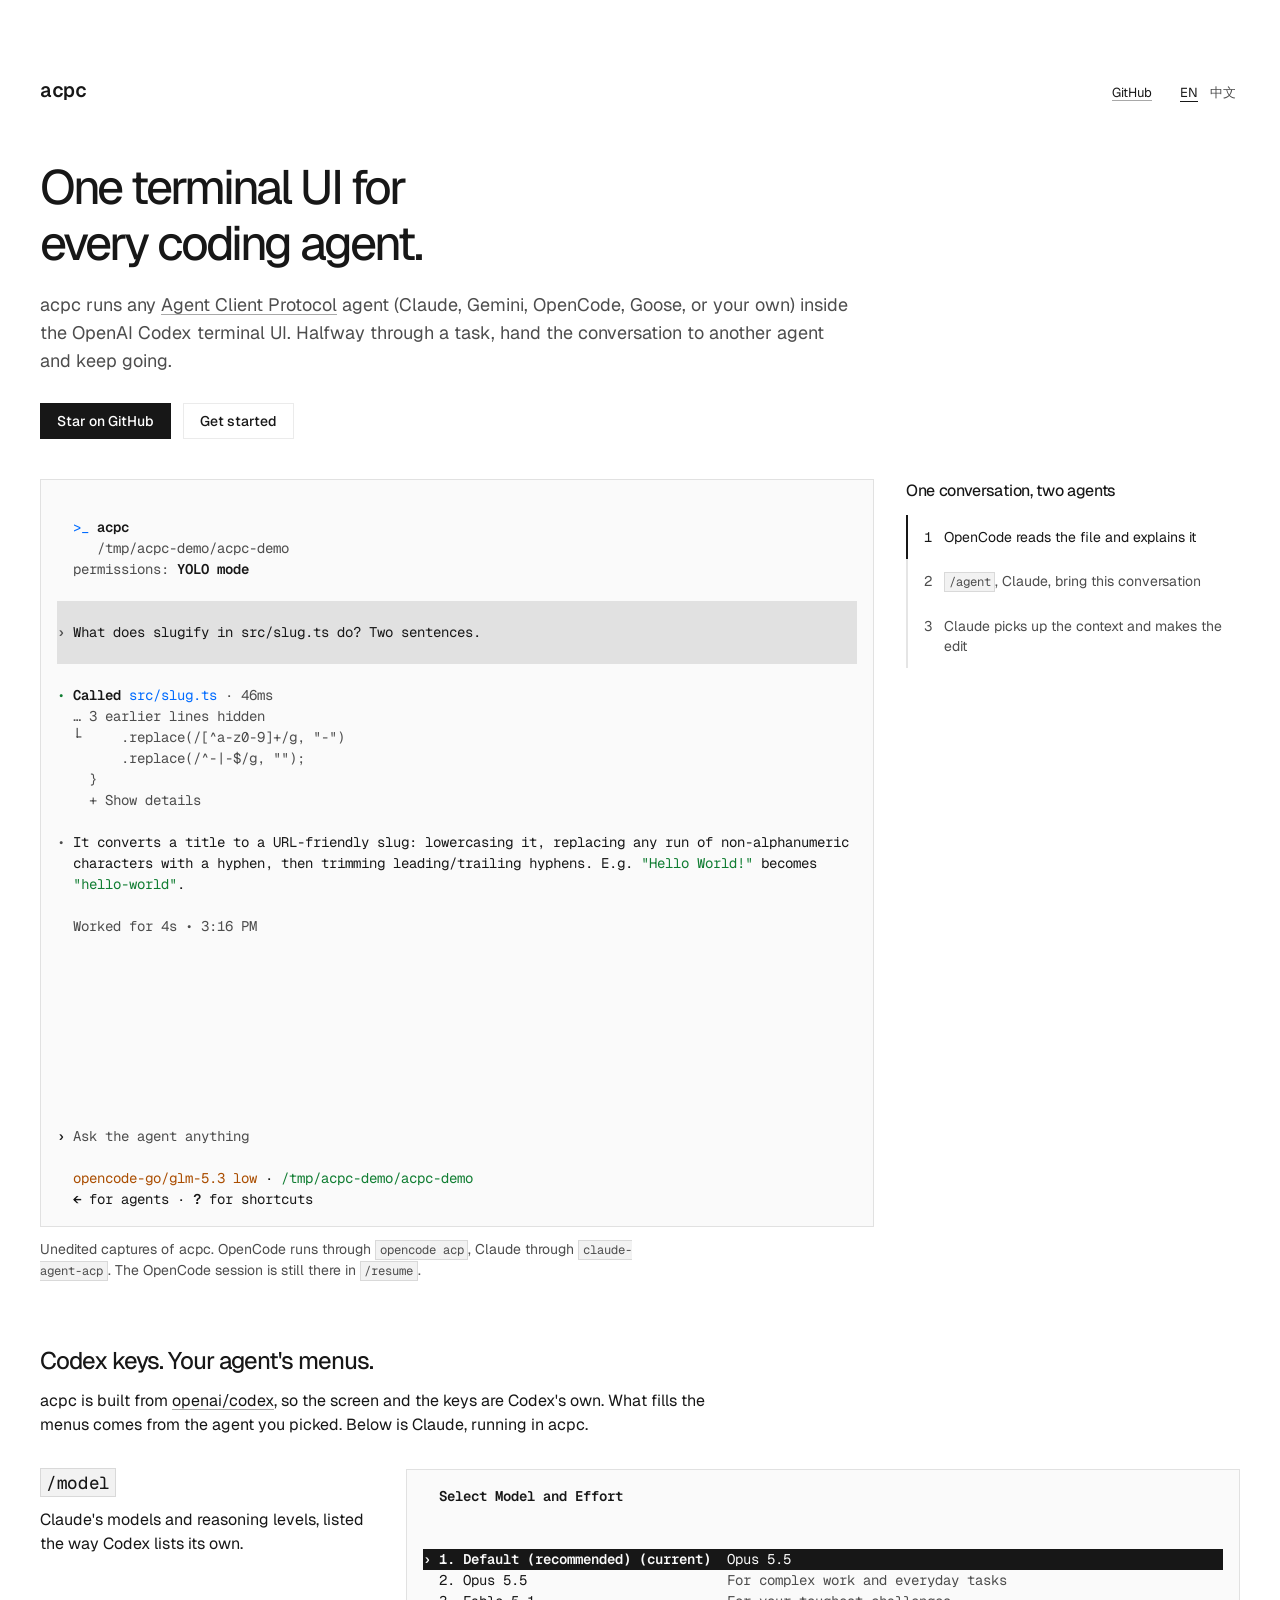
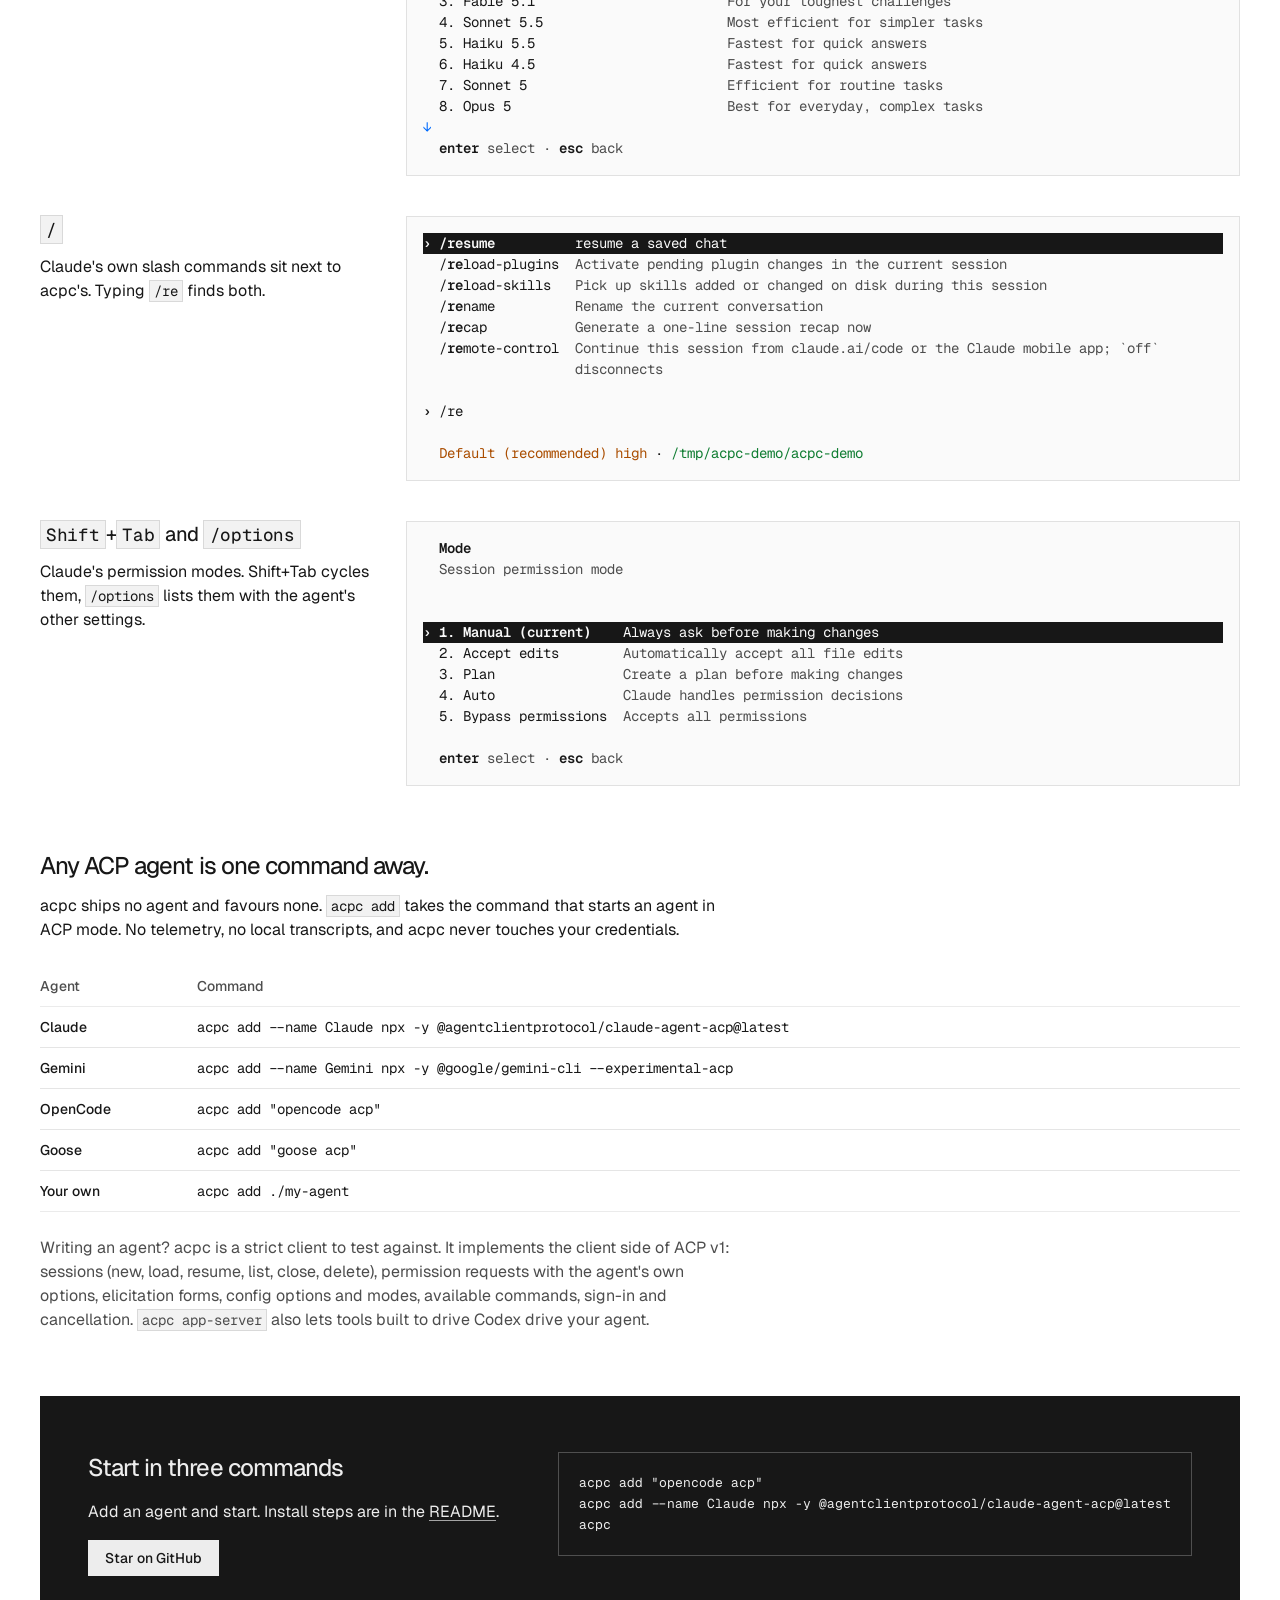
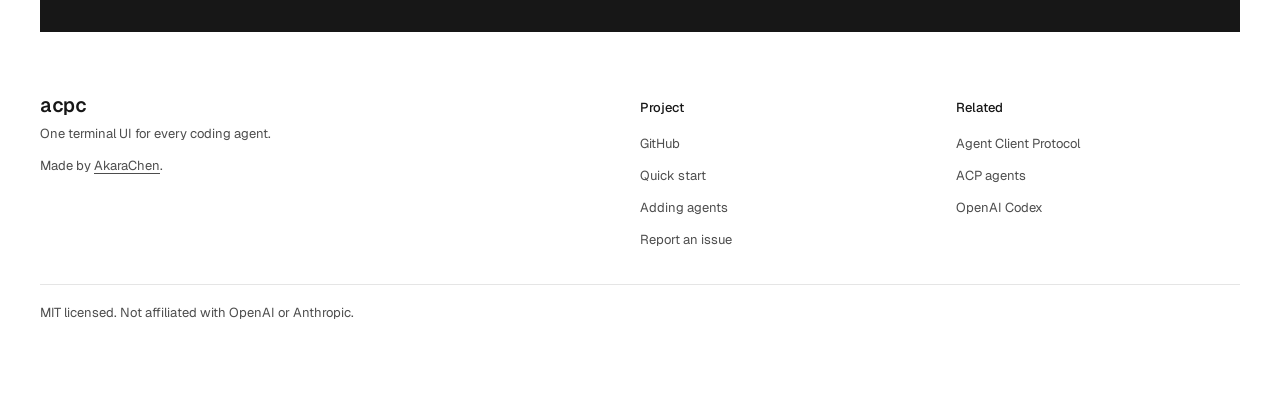
==== site/index.html @ d4256471 "site: footer with project and related links Co-Authored-By: Claude Opus 5.5 <noreply@anthropic.com>" ====
<!doctype html>
<html lang="en">
<head>
<meta charset="utf-8">
<meta name="viewport" content="width=device-width, initial-scale=1">
<title>acpc: one terminal UI for every coding agent</title>
<meta name="description" content="acpc runs any Agent Client Protocol agent inside the OpenAI Codex terminal UI, and lets you fork a conversation from one agent onto another.">
<script>
  (function () {
    var saved = null;
    try { saved = localStorage.getItem("acpc-lang"); } catch (e) {}
    var lang = saved || (/^zh/i.test(navigator.language) ? "zh-CN" : "en");
    document.documentElement.lang = lang;
    document.documentElement.classList.add("js");
  })();
</script>
<link rel="preconnect" href="https://fonts.googleapis.com">
<link rel="preconnect" href="https://fonts.gstatic.com" crossorigin>
<link href="https://fonts.googleapis.com/css2?family=Geist:wght@400..600&family=Geist+Mono:wght@400..600&display=swap" rel="stylesheet" referrerpolicy="no-referrer">
<link href="assets/vercel-brand.css" rel="stylesheet">
<link href="assets/site.css" rel="stylesheet">
</head>
<body class="vbg-report">
<div class="vbg-shell">
  <a class="vbg-skip-link" href="#main"><span lang="en">Skip to content</span><span lang="zh-CN">跳到正文</span></a>

  <header class="vbg-header">
    <div class="vbg-masthead">
      <span class="vbg-identity"><a class="vbg-custom-wordmark" href="#main">acpc</a></span>
      <div class="vbg-document-meta vbg-custom-nav">
        <a href="https://github.com/AkaraChen/acpc">GitHub</a>
        <span class="vbg-custom-lang" id="lang" role="group" aria-label="Language">
          <button type="button" data-set-lang="en">EN</button>
          <button type="button" data-set-lang="zh-CN">中文</button>
        </span>
      </div>
    </div>
  </header>

  <main id="main">

    <section class="vbg-section vbg-custom-hero">
      <div class="vbg-custom-hero-copy">
        <h1 class="vbg-display">
          <span lang="en">One terminal UI for every coding agent.</span>
          <span lang="zh-CN">一个终端界面，接入所有 coding agent。</span>
        </h1>
        <p class="vbg-lede">
          <span lang="en">acpc runs any <a href="https://agentclientprotocol.com">Agent Client Protocol</a> agent (Claude, Gemini, OpenCode, Goose, or your own) inside the OpenAI Codex terminal UI. Halfway through a task, hand the conversation to another agent and keep going.</span>
          <span lang="zh-CN">acpc 把任何支持 <a href="https://agentclientprotocol.com">Agent Client Protocol</a> 的 agent（Claude、Gemini、OpenCode、Goose，或者你自己写的）放进 OpenAI Codex 的终端界面里。任务做到一半，可以把整段对话交给另一个 agent 接着做。</span>
        </p>
        <div class="vbg-cluster vbg-custom-actions">
          <a class="vbg-button" data-variant="primary" href="https://github.com/AkaraChen/acpc">
            <span lang="en">Star on GitHub</span><span lang="zh-CN">在 GitHub 上 Star</span>
          </a>
          <a class="vbg-button" href="#start"><span lang="en">Get started</span><span lang="zh-CN">开始使用</span></a>
        </div>
      </div>

      <figure class="vbg-custom-demo" aria-labelledby="demo-title">
        <div class="vbg-custom-demo-head">
          <p class="vbg-heading-16" id="demo-title">
            <span lang="en">One conversation, two agents</span>
            <span lang="zh-CN">同一段对话，两个 agent</span>
          </p>
          <div class="vbg-custom-steps" id="demo-steps" role="tablist" aria-labelledby="demo-title">
            <button type="button" role="tab" id="step-1" aria-controls="frame-1" aria-selected="true">
              <span class="vbg-custom-step-n">1</span>
              <span lang="en">OpenCode reads the file and explains it</span>
              <span lang="zh-CN">OpenCode 读文件并解释</span>
            </button>
            <button type="button" role="tab" id="step-2" aria-controls="frame-2" aria-selected="false" tabindex="-1">
              <span class="vbg-custom-step-n">2</span>
              <span lang="en"><code>/agent</code>, Claude, bring this conversation</span>
              <span lang="zh-CN"><code>/agent</code>，选 Claude，带上这段对话</span>
            </button>
            <button type="button" role="tab" id="step-3" aria-controls="frame-3" aria-selected="false" tabindex="-1">
              <span class="vbg-custom-step-n">3</span>
              <span lang="en">Claude picks up the context and makes the edit</span>
              <span lang="zh-CN">Claude 接住上下文，直接改代码</span>
            </button>
          </div>
        </div>
        <div class="vbg-custom-term">
          <pre id="frame-1" role="tabpanel" aria-labelledby="step-1" tabindex="0"><!-- frame:1 --><span class="t-row">                         </span><span class="t-row">  <span class="t-blue">&gt;_ </span><span class="t-b">acpc</span>                </span><span class="t-row">     <span class="t-d">/tmp/acpc-demo/acpc-demo</span>                     </span><span class="t-row"><span class="t-d">  permissions: </span><span class="t-b t-magenta">YOLO mode</span> </span><span class="t-row">                         </span><span class="t-row"><span class="t-bg"> </span><span class="t-bg">                                                                                                   </span></span><span class="t-row"><span class="t-b t-d t-bg">› </span><span class="t-bg">What does slugify in src/slug.ts do? Two sentences.</span><span class="t-bg">                                               </span></span><span class="t-row"><span class="t-bg"> </span><span class="t-bg">                                                                                                   </span></span><span class="t-row">                         </span><span class="t-row"><span class="t-green">•</span> <span class="t-b">Called</span> <span class="t-blue">src/slug.ts</span><span class="t-d"> · 46ms</span>                       </span><span class="t-row"><span class="t-d">  … 3 earlier lines hidden</span>                                                                          </span><span class="t-row"><span class="t-d">  └     .replace(/[^a-z0-9]+/g, "-")                                                                </span></span><span class="t-row"><span class="t-d">        .replace(/^-|-$/g, "");                                                                     </span></span><span class="t-row"><span class="t-d">    }                                                                                               </span></span><span class="t-row"><span class="t-d">    + Show details                                                                                  </span></span><span class="t-row">                         </span><span class="t-row"><span class="t-d">• </span>It converts a title to a URL-friendly slug: lowercasing it, replacing any run of non-alphanumeric </span><span class="t-row">  characters with a hyphen, then trimming leading/trailing hyphens. E.g. <span class="t-green">"Hello World!"</span> becomes     </span><span class="t-row">  <span class="t-green">"hello-world"</span>.         </span><span class="t-row">                         </span><span class="t-row"><span class="t-d">  Worked for 4s • 3:16 PM                                                                           </span></span><span class="t-row">                         </span><span class="t-row">                         </span><span class="t-row">                         </span><span class="t-row">                         </span><span class="t-row">                         </span><span class="t-row">                         </span><span class="t-row">                                                  </span><span class="t-row">                         </span><span class="t-row">                         </span><span class="t-row"><span class="t-b">›</span> <span class="t-d">Ask the agent anything</span>                                                                            </span><span class="t-row">                         </span><span class="t-row">  <span class="t-yellow">opencode-go/glm-5.3 low</span> · <span class="t-green">/tmp/acpc-demo/acpc-demo</span>                                                </span><span class="t-row">  <span class="t-b">←</span> for agents · <span class="t-b">?</span> for shortcuts                  </span><!-- /frame:1 --></pre>
          <pre id="frame-2" role="tabpanel" aria-labelledby="step-2" tabindex="0"><!-- frame:2 --><span class="t-row">                         </span><span class="t-row">  <span class="t-blue">&gt;_ </span><span class="t-b">acpc</span>                </span><span class="t-row">     <span class="t-d">/tmp/acpc-demo/acpc-demo</span>                     </span><span class="t-row"><span class="t-d">  permissions: </span><span class="t-b t-magenta">YOLO mode</span> </span><span class="t-row">                         </span><span class="t-row"><span class="t-bg"> </span><span class="t-bg">                                                                                                   </span></span><span class="t-row"><span class="t-b t-d t-bg">› </span><span class="t-bg">What does slugify in src/slug.ts do? Two sentences.</span><span class="t-bg">                                               </span></span><span class="t-row"><span class="t-bg"> </span><span class="t-bg">                                                                                                   </span></span><span class="t-row">                         </span><span class="t-row"><span class="t-green">•</span> <span class="t-b">Called</span> <span class="t-blue">src/slug.ts</span><span class="t-d"> · 46ms</span>                       </span><span class="t-row"><span class="t-d">  … 3 earlier lines hidden</span>                                                                          </span><span class="t-row"><span class="t-d">  └     .replace(/[^a-z0-9]+/g, "-")                                                                </span></span><span class="t-row"><span class="t-d">        .replace(/^-|-$/g, "");                                                                     </span></span><span class="t-row"><span class="t-d">    }                                                                                               </span></span><span class="t-row"><span class="t-d">    + Show details                                                                                  </span></span><span class="t-row">                         </span><span class="t-row"><span class="t-d">• </span>It converts a title to a URL-friendly slug: lowercasing it, replacing any run of non-alphanumeric </span><span class="t-row">  characters with a hyphen, then trimming leading/trailing hyphens. E.g. <span class="t-green">"Hello World!"</span> becomes     </span><span class="t-row">  <span class="t-green">"hello-world"</span>.         </span><span class="t-row">                         </span><span class="t-row"><span class="t-d">  Worked for 4s • 3:16 PM                                                                           </span></span><span class="t-row">                         </span><span class="t-row">                         </span><span class="t-row">                         </span><span class="t-row">                         </span><span class="t-row">                         </span><span class="t-row">  <span class="t-b">Switch to Claude</span>       </span><span class="t-row">  <span class="t-d">Bring the current conversation along?</span>           </span><span class="t-row">                                                                                                    </span><span class="t-row">                         </span><span class="t-row"><span class="t-b t-r">› 1. Bring this conversation  </span><span class="t-r">Fork it to Claude, which gets it with your next message</span><span class="t-b t-r">               </span></span><span class="t-row">  2. Start fresh              <span class="t-d">This conversation stays available in /resume</span>                          </span><span class="t-row">                                                                                                    </span><span class="t-row">  <span class="t-b">enter</span><span class="t-d"> select · </span><span class="t-b">esc</span><span class="t-d"> back                                                                           </span></span><!-- /frame:2 --></pre>
          <pre id="frame-3" role="tabpanel" aria-labelledby="step-3" tabindex="0"><!-- frame:3 --><span class="t-row"><span class="t-b t-d t-bg">› </span><span class="t-bg">What</span><span class="t-bg"> </span><span class="t-bg">does</span><span class="t-bg"> </span><span class="t-bg">slugify</span><span class="t-bg"> </span><span class="t-bg">in</span><span class="t-bg"> </span><span class="t-bg">src/slug.ts</span><span class="t-bg"> </span><span class="t-bg">do?</span><span class="t-bg"> </span><span class="t-bg">Two</span><span class="t-bg"> </span><span class="t-bg">sentences.</span><span class="t-bg">                                               </span></span><span class="t-row"><span class="t-d">  Worked for 4s • 3:16 PM                                                                           </span></span><span class="t-row">                                                                                                    </span><span class="t-row"><span class="t-d">• </span>Fork created. You can continue here.                                                              </span><span class="t-row">                                                                                                    </span><span class="t-row"><span class="t-bg"> </span><span class="t-bg">                                                                                                   </span></span><span class="t-row"><span class="t-b t-d t-bg">› </span><span class="t-bg">Keep accented letters instead of dropping them, so Café becomes cafe. Make the edit, then reply</span><span class="t-bg">   </span></span><span class="t-row"><span class="t-bg"> </span><span class="t-bg"> </span><span class="t-bg">in</span><span class="t-bg"> </span><span class="t-bg">one</span><span class="t-bg"> </span><span class="t-bg">short</span><span class="t-bg"> </span><span class="t-bg">sentence.</span><span class="t-bg">                                                                            </span></span><span class="t-row"><span class="t-bg"> </span><span class="t-bg">                                                                                                   </span></span><span class="t-row">                                                                                                    </span><span class="t-row"><span class="t-b t-green">•</span> <span class="t-b">Ran</span> <span class="t-blue">Terminal</span>                                                                                      </span><span class="t-row"><span class="t-d">  └     .replace(/^-|-$/g, "");</span>                                                                     </span><span class="t-row"><span class="t-d">    }</span>                                                                                               </span><span class="t-row"><span class="t-d">    ```</span>                                                                                             </span><span class="t-row"><span class="t-d">    + 5 lines (^t to expand)                                                                        </span></span><span class="t-row">                                                                                                    </span><span class="t-row"><span class="t-d">• </span><span class="t-b">Edited</span> 0 files (<span class="t-green">+0</span> <span class="t-red">-0</span>)                                                                            </span><span class="t-row"><span class="t-d">    + Show details                                                                                  </span></span><span class="t-row">                                                                                                    </span><span class="t-row"><span class="t-b t-green">•</span> <span class="t-b">Ran</span> <span class="t-blue">Terminal</span>                                                                                      </span><span class="t-row"><span class="t-d">  └ ```console</span>                                                                                      </span><span class="t-row"><span class="t-d">    cafe creme-brulee</span>                                                                               </span><span class="t-row"><span class="t-d">    ```</span>                                                                                             </span><span class="t-row">                                                                                                    </span><span class="t-row"><span class="t-d">• </span>I updated <span class="t-green">slugify</span> in <span class="t-green">src/slug.ts</span> to strip accent marks before slugging, and a quick test turned   </span><span class="t-row">  "Café" into <span class="t-green">cafe</span> and "Crème Brûlée!" into <span class="t-green">creme-brulee</span>.                                           </span><span class="t-row">                                                                                                    </span><span class="t-row"><span class="t-d">  Worked for 8s • 3:16 PM                                                                           </span></span><span class="t-row">                         </span><span class="t-row">                                                                                                    </span><span class="t-row"><span class="t-b">›</span> <span class="t-d">Ask the agent anything</span> </span><span class="t-row">                         </span><span class="t-row">  <span class="t-yellow">default high</span> · <span class="t-green">/tmp/acpc-demo/acpc-demo</span> · <span class="t-yellow">Slugify accent handling in src/slug.ts</span>                  </span><span class="t-row">  <span class="t-b">←</span> for agents · <span class="t-b">?</span> for shortcuts                  </span><!-- /frame:3 --></pre>
        </div>
        <figcaption class="vbg-caption">
          <span lang="en">Unedited captures of acpc. OpenCode runs through <code>opencode acp</code>, Claude through <code>claude-agent-acp</code>. The OpenCode session is still there in <code>/resume</code>.</span>
          <span lang="zh-CN">acpc 的原始截图，未经修饰。OpenCode 通过 <code>opencode acp</code> 接入，Claude 通过 <code>claude-agent-acp</code> 接入。原来的 OpenCode 会话仍然可以在 <code>/resume</code> 里找到。</span>
        </figcaption>
      </figure>
    </section>

    <section class="vbg-section" aria-labelledby="controls">
      <div class="vbg-flow vbg-custom-intro">
        <h2 class="vbg-heading-24" id="controls">
          <span lang="en">Codex keys. Your agent's menus.</span>
          <span lang="zh-CN">Codex 的按键，你的 agent 的菜单。</span>
        </h2>
        <p>
          <span lang="en">acpc is built from <a href="https://github.com/openai/codex">openai/codex</a>, so the screen and the keys are Codex's own. What fills the menus comes from the agent you picked. Below is Claude, running in acpc.</span>
          <span lang="zh-CN">acpc 基于 <a href="https://github.com/openai/codex">openai/codex</a> 构建，所以界面和按键都是 Codex 原本的。菜单里出现什么，由你选的 agent 决定。下面是 Claude 在 acpc 里的样子。</span>
        </p>
      </div>
      <div class="vbg-custom-shots">
        <div class="vbg-custom-shot">
          <div class="vbg-flow">
            <h3 class="vbg-heading-20"><code>/model</code></h3>
            <p>
              <span lang="en">Claude's models and reasoning levels, listed the way Codex lists its own.</span>
              <span lang="zh-CN">Claude 的模型和推理强度，按 Codex 列自家模型的方式列出来。</span>
            </p>
          </div>
          <div class="vbg-custom-term"><pre tabindex="0"><!-- frame:model --><span class="t-row">  <span class="t-b">Select Model and Effort</span>                                                                           </span><span class="t-row">                                                  </span><span class="t-row">                                                                                                    </span><span class="t-row"><span class="t-b t-r">› 1. Default (recommended) (current)  </span><span class="t-r">Opus 5.5</span><span class="t-b t-r">                                                      </span></span><span class="t-row">  2. Opus 5.5                         <span class="t-d">For complex work and everyday tasks</span>                           </span><span class="t-row">  3. Fable 5.1                        <span class="t-d">For your toughest challenges</span>                                  </span><span class="t-row">  4. Sonnet 5.5                       <span class="t-d">Most efficient for simpler tasks</span>                              </span><span class="t-row">  5. Haiku 5.5                        <span class="t-d">Fastest for quick answers</span>                                     </span><span class="t-row">  6. Haiku 4.5                        <span class="t-d">Fastest for quick answers</span>                                     </span><span class="t-row">  7. Sonnet 5                         <span class="t-d">Efficient for routine tasks</span>                                   </span><span class="t-row">  8. Opus 5                           <span class="t-d">Best for everyday, complex tasks</span>                              </span><span class="t-row"><span class="t-blue">↓</span>                                                 </span><span class="t-row">  <span class="t-b">enter</span><span class="t-d"> select · </span><span class="t-b">esc</span><span class="t-d"> back                                                                           </span></span><!-- /frame:model --></pre></div>
        </div>
        <div class="vbg-custom-shot">
          <div class="vbg-flow">
            <h3 class="vbg-heading-20"><code>/</code></h3>
            <p>
              <span lang="en">Claude's own slash commands sit next to acpc's. Typing <code>/re</code> finds both.</span>
              <span lang="zh-CN">Claude 自己的斜杠命令和 acpc 的命令放在一起。输入 <code>/re</code>，两边的都能搜到。</span>
            </p>
          </div>
          <div class="vbg-custom-term"><pre tabindex="0"><!-- frame:slash --><span class="t-row"><span class="t-b t-r">› /resume          </span><span class="t-r">resume a saved chat</span><span class="t-b t-r">                                                              </span></span><span class="t-row">  /<span class="t-b">re</span>load-plugins  <span class="t-d">Activate pending plugin changes in the current session</span>                           </span><span class="t-row">  /<span class="t-b">re</span>load-skills   <span class="t-d">Pick up skills added or changed on disk during this session</span>                      </span><span class="t-row">  /<span class="t-b">re</span>name          <span class="t-d">Rename the current conversation</span>                                                  </span><span class="t-row">  /<span class="t-b">re</span>cap           <span class="t-d">Generate a one-line session recap now</span>                                            </span><span class="t-row">  /<span class="t-b">re</span>mote-control  <span class="t-d">Continue this session from claude.ai/code or the Claude mobile app; `off`</span>        </span><span class="t-row">                   <span class="t-d">disconnects</span>                                                                      </span><span class="t-row">                                                                                                    </span><span class="t-row"><span class="t-b">›</span> /re                                                                                               </span><span class="t-row">                                                                                                    </span><span class="t-row">  <span class="t-yellow">Default (recommended) high</span> · <span class="t-green">/tmp/acpc-demo/acpc-demo</span>                                             </span><!-- /frame:slash --></pre></div>
        </div>
        <div class="vbg-custom-shot">
          <div class="vbg-flow">
            <h3 class="vbg-heading-20"><kbd>Shift</kbd>+<kbd>Tab</kbd> <span lang="en">and</span><span lang="zh-CN">和</span> <code>/options</code></h3>
            <p>
              <span lang="en">Claude's permission modes. Shift+Tab cycles them, <code>/options</code> lists them with the agent's other settings.</span>
              <span lang="zh-CN">Claude 的权限模式。Shift+Tab 循环切换，<code>/options</code> 把它们和 agent 的其他设置一起列出来。</span>
            </p>
          </div>
          <div class="vbg-custom-term"><pre tabindex="0"><!-- frame:modes --><span class="t-row">  <span class="t-b">Mode</span>                                                                                              </span><span class="t-row">  <span class="t-d">Session permission mode</span>                                                                           </span><span class="t-row">                                                                                                    </span><span class="t-row">                                                                                                    </span><span class="t-row"><span class="t-b t-r">› 1. Manual (current)    </span><span class="t-r">Always ask before making changes</span><span class="t-b t-r">                                           </span></span><span class="t-row">  2. Accept edits        <span class="t-d">Automatically accept all file edits</span>                                        </span><span class="t-row">  3. Plan                <span class="t-d">Create a plan before making changes</span>                                        </span><span class="t-row">  4. Auto                <span class="t-d">Claude handles permission decisions</span>                                        </span><span class="t-row">  5. Bypass permissions  <span class="t-d">Accepts all permissions</span>                                                    </span><span class="t-row">                                                                                                    </span><span class="t-row">  <span class="t-b">enter</span><span class="t-d"> select · </span><span class="t-b">esc</span><span class="t-d"> back                                                                           </span></span><!-- /frame:modes --></pre></div>
        </div>
      </div>
    </section>

    <section class="vbg-section" aria-labelledby="agents">
      <div class="vbg-flow vbg-custom-intro">
        <h2 class="vbg-heading-24" id="agents">
          <span lang="en">Any ACP agent is one command away.</span>
          <span lang="zh-CN">任何 ACP agent，一条命令接入。</span>
        </h2>
        <p>
          <span lang="en">acpc ships no agent and favours none. <code>acpc add</code> takes the command that starts an agent in ACP mode. No telemetry, no local transcripts, and acpc never touches your credentials.</span>
          <span lang="zh-CN">acpc 不自带 agent，也不偏向任何一家。<code>acpc add</code> 接收启动 agent ACP 模式的命令。没有遥测，不存本地记录，也从不碰你的凭证。</span>
        </p>
      </div>
      <div class="vbg-table-wrap">
        <table>
          <caption class="vbg-visually-hidden"><span lang="en">Commands to add common ACP agents</span><span lang="zh-CN">接入常见 ACP agent 的命令</span></caption>
          <thead>
            <tr>
              <th scope="col">Agent</th>
              <th scope="col"><span lang="en">Command</span><span lang="zh-CN">命令</span></th>
            </tr>
          </thead>
          <tbody>
            <tr><th scope="row">Claude</th><td class="vbg-mono">acpc add --name Claude npx -y @agentclientprotocol/claude-agent-acp@latest</td></tr>
            <tr><th scope="row">Gemini</th><td class="vbg-mono">acpc add --name Gemini npx -y @google/gemini-cli --experimental-acp</td></tr>
            <tr><th scope="row">OpenCode</th><td class="vbg-mono">acpc add "opencode acp"</td></tr>
            <tr><th scope="row">Goose</th><td class="vbg-mono">acpc add "goose acp"</td></tr>
            <tr><th scope="row"><span lang="en">Your own</span><span lang="zh-CN">你自己的</span></th><td class="vbg-mono">acpc add ./my-agent</td></tr>
          </tbody>
        </table>
      </div>
      <p class="vbg-custom-aside">
        <span lang="en">Writing an agent? acpc is a strict client to test against. It implements the client side of ACP v1: sessions (new, load, resume, list, close, delete), permission requests with the agent's own options, elicitation forms, config options and modes, available commands, sign-in and cancellation. <code>acpc app-server</code> also lets tools built to drive Codex drive your agent.</span>
        <span lang="zh-CN">在写 agent？acpc 是一个严格的客户端，可以拿来测试。它实现了 ACP v1 的客户端部分：会话（new、load、resume、list、close、delete）、带 agent 自定义选项的权限请求、elicitation 表单、配置项和模式、可用命令、登录和取消。<code>acpc app-server</code> 还能让原本驱动 Codex 的工具来驱动你的 agent。</span>
      </p>
    </section>

    <section class="vbg-band" data-tone="contrast" aria-labelledby="start" id="start-band">
      <div class="vbg-grid">
        <div class="vbg-span-5 vbg-flow">
          <h2 class="vbg-heading-24" id="start">
            <span lang="en">Start in three commands</span>
            <span lang="zh-CN">三条命令开始用</span>
          </h2>
          <p>
            <span lang="en">Add an agent and start. Install steps are in the <a href="https://github.com/AkaraChen/acpc#quick-start">README</a>.</span>
            <span lang="zh-CN">接入一个 agent，然后启动。安装步骤见 <a href="https://github.com/AkaraChen/acpc#quick-start">README</a>。</span>
          </p>
          <div class="vbg-cluster">
            <a class="vbg-button" data-variant="primary" href="https://github.com/AkaraChen/acpc">
              <span lang="en">Star on GitHub</span><span lang="zh-CN">在 GitHub 上 Star</span>
            </a>
          </div>
        </div>
        <div class="vbg-span-7 vbg-flow vbg-custom-commands">
<pre><code>acpc add "opencode acp"
acpc add --name Claude npx -y @agentclientprotocol/claude-agent-acp@latest
acpc</code></pre>
        </div>
      </div>
    </section>

  </main>

  <footer class="vbg-footer">
    <div class="vbg-custom-footer">
      <div class="vbg-custom-footer-about">
        <span class="vbg-custom-wordmark">acpc</span>
        <p>
          <span lang="en">One terminal UI for every coding agent.</span>
          <span lang="zh-CN">一个终端界面，接入所有 coding agent。</span>
        </p>
        <p>
          <span lang="en">Made by <a href="https://github.com/AkaraChen">AkaraChen</a>.</span>
          <span lang="zh-CN">由 <a href="https://github.com/AkaraChen">AkaraChen</a> 制作。</span>
        </p>
      </div>
      <nav class="vbg-custom-footer-links" aria-label="Project">
        <p class="vbg-custom-footer-head"><span lang="en">Project</span><span lang="zh-CN">项目</span></p>
        <ul>
          <li><a href="https://github.com/AkaraChen/acpc">GitHub</a></li>
          <li><a href="https://github.com/AkaraChen/acpc#quick-start"><span lang="en">Quick start</span><span lang="zh-CN">快速开始</span></a></li>
          <li><a href="https://github.com/AkaraChen/acpc#adding-agents"><span lang="en">Adding agents</span><span lang="zh-CN">接入 agent</span></a></li>
          <li><a href="https://github.com/AkaraChen/acpc/issues"><span lang="en">Report an issue</span><span lang="zh-CN">反馈问题</span></a></li>
        </ul>
      </nav>
      <nav class="vbg-custom-footer-links" aria-label="Related">
        <p class="vbg-custom-footer-head"><span lang="en">Related</span><span lang="zh-CN">相关</span></p>
        <ul>
          <li><a href="https://agentclientprotocol.com">Agent Client Protocol</a></li>
          <li><a href="https://agentclientprotocol.com/get-started/agents"><span lang="en">ACP agents</span><span lang="zh-CN">支持 ACP 的 agent</span></a></li>
          <li><a href="https://github.com/openai/codex">OpenAI Codex</a></li>
        </ul>
      </nav>
      <p class="vbg-custom-footer-legal">
        <span lang="en">MIT licensed. Not affiliated with OpenAI or Anthropic.</span>
        <span lang="zh-CN">MIT 许可。与 OpenAI、Anthropic 均无关联。</span>
      </p>
    </div>
  </footer>
</div>

<script>
  (function () {
    var root = document.documentElement;
    document.querySelectorAll("[data-set-lang]").forEach(function (b) {
      b.setAttribute("aria-pressed", String(b.dataset.setLang === root.lang));
      b.addEventListener("click", function () {
        root.lang = b.dataset.setLang;
        try { localStorage.setItem("acpc-lang", root.lang); } catch (e) {}
        document.querySelectorAll("[data-set-lang]").forEach(function (o) {
          o.setAttribute("aria-pressed", String(o === b));
        });
      });
    });

    var tabs = Array.prototype.slice.call(document.querySelectorAll(".vbg-custom-steps [role=tab]"));
    function select(tab, focus) {
      tabs.forEach(function (t) {
        var on = t === tab;
        t.setAttribute("aria-selected", String(on));
        t.tabIndex = on ? 0 : -1;
        document.getElementById(t.getAttribute("aria-controls")).hidden = !on;
      });
      if (focus) tab.focus();
    }
    tabs.forEach(function (t, i) {
      t.addEventListener("click", function () { select(t); });
      t.addEventListener("keydown", function (e) {
        var d = e.key === "ArrowRight" || e.key === "ArrowDown" ? 1 : e.key === "ArrowLeft" || e.key === "ArrowUp" ? -1 : 0;
        if (d) { e.preventDefault(); select(tabs[(i + d + tabs.length) % tabs.length], true); }
      });
    });
    select(tabs[0]);
  })();
</script>
</body>
</html>
---- site/assets/vercel-brand.css ----
/* vbg-bundle:start */
/*
 * Composable Vercel report primitives derived from Geist color, type, and
 * spacing semantics. All selectors and custom properties are namespaced.
 * GeistCN source snapshot: 4f5d9c0da9ad400918e15083c83626572f19fd9b
 * GeistCN src/styles/tailwind.css SHA-256:
 * 118f810739af4ba8508a3a5a155f684b09dae795d08a9c12d78958a91d2ad749
 * GeistCN src/styles/components/design-system.css SHA-256:
 * a78c1328cc1ad27bc3832f2568f7cef35cfa61271ae636d0e6889ee2c0eeecb8
 *
 * Public reports load Geist from the HTML head. The Vercel identity primitives
 * below use the stable public wordmark and logo URLs as masks so currentColor
 * follows the report theme. The font stacks retain system fallbacks.
 */

:where(.vbg-report) {
  color-scheme: light;
  --vbg-font-sans: var(--font-geist-sans, var(--font-sans, "Geist", -apple-system, BlinkMacSystemFont, "Segoe UI", sans-serif));
  --vbg-font-mono: var(--font-geist-mono, var(--font-mono, "Geist Mono", "SFMono-Regular", Consolas, monospace));
  --vbg-background-100: light-dark(oklch(1 0 0), oklch(0 0 0));
  --vbg-background-200: light-dark(oklch(0.984 0 0), oklch(0.027 0 0));
  --vbg-gray-100: light-dark(oklch(0.961 0 0), oklch(0.218 0 0));
  --vbg-gray-200: light-dark(oklch(0.94 0 0), oklch(0.239 0 0));
  --vbg-gray-300: light-dark(oklch(0.925 0 0), oklch(0.281 0 0));
  --vbg-gray-400: light-dark(oklch(0.937 0 0), oklch(0.301 0 0));
  --vbg-gray-500: light-dark(oklch(0.836 0 0), oklch(0.39 0 0));
  --vbg-gray-600: light-dark(oklch(0.732 0 0), oklch(0.623 0 0));
  --vbg-gray-700: light-dark(oklch(0.65 0 0), oklch(0.65 0 0));
  --vbg-gray-800: light-dark(oklch(0.59 0 0), oklch(0.59 0 0));
  --vbg-gray-900: light-dark(oklch(0.42 0 0), oklch(0.706 0 0));
  --vbg-gray-1000: light-dark(oklch(0.205 0 0), oklch(0.946 0 0));
  --vbg-gray-alpha-100: light-dark(oklch(0 0 0 / 0.05), oklch(1 0 0 / 0.07));
  --vbg-gray-alpha-200: light-dark(oklch(0 0 0 / 0.081), oklch(1 0 0 / 0.09));
  --vbg-gray-alpha-300: light-dark(oklch(0 0 0 / 0.1), oklch(1 0 0 / 0.13));
  --vbg-gray-alpha-400: light-dark(oklch(0 0 0 / 0.08), oklch(1 0 0 / 0.14));
  --vbg-gray-alpha-500: light-dark(oklch(0 0 0 / 0.21), oklch(1 0 0 / 0.24));
  --vbg-gray-alpha-600: light-dark(oklch(0 0 0 / 0.24), oklch(1 0 0 / 0.51));
  --vbg-gray-alpha-700: light-dark(oklch(0 0 0 / 0.44), oklch(1 0 0 / 0.54));
  --vbg-gray-alpha-800: light-dark(oklch(0 0 0 / 0.51), oklch(1 0 0 / 0.47));
  --vbg-gray-alpha-900: light-dark(oklch(0 0 0 / 0.7), oklch(1 0 0 / 0.61));
  --vbg-gray-alpha-1000: light-dark(oklch(0 0 0 / 0.91), oklch(1 0 0 / 0.92));
  --vbg-blue-100: light-dark(oklch(97.32% 0.0141 251.56), oklch(22.17% 0.069 259.89));
  --vbg-blue-400: light-dark(oklch(91.58% 0.0473 245.116), oklch(34.1% 0.121 254.74));
  --vbg-blue-700: light-dark(oklch(57.61% 0.2508 258.23), oklch(57.61% 0.2321 258.23));
  --vbg-blue-900: light-dark(oklch(53.18% 0.2399 256.99), oklch(71.7% 0.1648 250.794));
  --vbg-blue-1000: light-dark(oklch(26.67% 0.1099 254.34), oklch(96.75% 0.0179 242.423));
  --vbg-green-100: light-dark(oklch(97.59% 0.0289 145.42), oklch(23.09% 0.0716 149.68));
  --vbg-green-400: light-dark(oklch(91.49% 0.0976 146.24), oklch(34.39% 0.1039 147.78));
  --vbg-green-700: light-dark(oklch(64.58% 0.1746 147.27), oklch(64.58% 0.199 147.27));
  --vbg-green-900: light-dark(oklch(51.75% 0.1453 147.65), oklch(73.1% 0.2158 148.29));
  --vbg-green-1000: light-dark(oklch(29.15% 0.1197 147.38), oklch(96.76% 0.056 154.18));
  --vbg-amber-100: light-dark(oklch(97.48% 0.0331 85.79), oklch(22.46% 0.0538 76.04));
  --vbg-amber-400: light-dark(oklch(91.02% 0.1322 88.25), oklch(35.53% 0.0903 66.297));
  --vbg-amber-700: light-dark(oklch(81.87% 0.1969 76.46), oklch(81.87% 0.1969 76.46));
  --vbg-amber-900: light-dark(oklch(52.79% 0.1496 54.65), oklch(77.21% 0.1991 64.28));
  --vbg-amber-1000: light-dark(oklch(30.83% 0.099 45.48), oklch(96.7% 0.0418 84.59));
  --vbg-red-100: light-dark(oklch(96.5% 0.0223 13.09), oklch(22.1% 0.0657 15.11));
  --vbg-red-400: light-dark(oklch(91.51% 0.0471 19.8), oklch(35.27% 0.1273 21.23));
  --vbg-red-700: light-dark(oklch(62.56% 0.2524 23.03), oklch(62.56% 0.2234 23.03));
  --vbg-red-900: light-dark(oklch(54.99% 0.232 25.29), oklch(69.96% 0.2136 22.03));
  --vbg-red-1000: light-dark(oklch(24.8% 0.1041 18.86), oklch(95.6% 0.0293 6.61));
  /* Category series are monochrome by default. Reserve chromatic tokens for meaning. */
  --vbg-chart-1: var(--vbg-gray-1000);
  --vbg-chart-2: var(--vbg-gray-900);
  --vbg-chart-3: var(--vbg-gray-800);
  --vbg-chart-4: var(--vbg-gray-1000);
  --vbg-chart-5: var(--vbg-gray-900);
  --vbg-chart-6: var(--vbg-gray-800);
  --vbg-surface-primary: var(--vbg-background-100);
  --vbg-surface-secondary: var(--vbg-background-200);
  /* Contrast fields stay dark in both themes instead of inverting with text tokens. */
  --vbg-surface-contrast: oklch(0.205 0 0);
  --vbg-text-primary: var(--vbg-gray-1000);
  --vbg-text-secondary: var(--vbg-gray-900);
  --vbg-text-on-contrast: oklch(0.946 0 0);
  --vbg-text-on-contrast-secondary: oklch(0.72 0 0);
  --vbg-border-subtle: var(--vbg-gray-alpha-300);
  --vbg-border-default: var(--vbg-gray-alpha-400);
  --vbg-border-strong: var(--vbg-gray-alpha-700);
  --vbg-border-on-contrast: oklch(1 0 0 / 0.24);
  --vbg-color-info: var(--vbg-blue-700);
  --vbg-color-success: var(--vbg-green-900);
  --vbg-color-warning: var(--vbg-amber-900);
  --vbg-color-error: var(--vbg-red-700);
  --vbg-focus: light-dark(var(--vbg-blue-700), var(--vbg-blue-900));
  --vbg-space-1: 4px;
  --vbg-space-2: 8px;
  --vbg-space-3: 12px;
  --vbg-space-4: 16px;
  --vbg-space-5: 20px;
  --vbg-space-6: 24px;
  --vbg-space-8: 32px;
  --vbg-space-10: 40px;
  --vbg-space-12: 48px;
  --vbg-space-16: 64px;
  --vbg-radius-small: 6px;
  --vbg-radius: 8px;
  --vbg-type-display: 3rem;
  --vbg-type-page-title: 2.5rem;
  --vbg-type-title: 2rem;
  --vbg-type-section: 1.5rem;
  --vbg-type-subsection: 1.25rem;
  --vbg-type-lede: 1.125rem;
  --vbg-type-body: 1rem;
  --vbg-type-compact: 0.875rem;
  --vbg-type-label: 0.8125rem;
  --vbg-type-metadata: 0.8125rem;
  --vbg-weight-regular: 400;
  --vbg-weight-heading: 450;
  --vbg-weight-medium: 500;
  --vbg-weight-semibold: 600;
  --vbg-leading-body: 24px;
  --vbg-leading-compact: 20px;
  --vbg-leading-caption: 18px;
  --vbg-leading-display: 56px;
  --vbg-leading-page-title: 48px;
  --vbg-leading-title: 40px;
  --vbg-leading-section: 32px;
  --vbg-leading-subsection: 26px;
  --vbg-leading-lede: 28px;
  --vbg-flow-tight: var(--vbg-space-2);
  --vbg-flow-copy: var(--vbg-space-4);
  --vbg-flow-group: var(--vbg-space-8);
  --vbg-flow-section: var(--vbg-space-16);
  --vbg-reading-width: 68ch;
  --vbg-display-measure: 20ch;
  --vbg-title-measure: 24ch;
  --vbg-compact-title-measure: 30ch;
  --vbg-content-width: 1200px;
  --vbg-chart-min-width: 640px;
  --vbg-control-height: 36px;
  --vbg-control-height-touch: 44px;
  box-sizing: border-box;
  margin: 0;
  min-height: 100%;
  min-height: 100dvh;
  background: var(--vbg-background-100);
  color: var(--vbg-gray-1000);
  font-family: var(--vbg-font-sans);
  font-size: 16px;
  font-weight: var(--vbg-weight-regular);
  line-height: var(--vbg-leading-body);
  font-kerning: normal;
  font-optical-sizing: auto;
  font-feature-settings: "rlig" 1, "calt" 0, "ss11" 1;
  font-synthesis: none;
  text-rendering: optimizeLegibility;
  -webkit-font-smoothing: antialiased;
}

@supports selector(body:has(> .vbg-report)) {
  body:has(> .vbg-report) {
    margin: 0;
  }
}

:where(.vbg-report *, .vbg-report *::before, .vbg-report *::after) {
  box-sizing: inherit;
}

/* Published display primitives must never override the HTML hidden state. */
.vbg-report[hidden],
:where(.vbg-report) [hidden] {
  display: none !important;
}

@media (prefers-color-scheme: dark) {
  :where(
    .vbg-report[data-theme="auto"]:not(.light-theme):not(.dark-theme),
    .vbg-report:not([data-theme]):not(.light-theme):not(.dark-theme)
  ) {
    color-scheme: dark;
  }
}

/* Host theme classes override OS preference without requiring a theme package. */
:where(.light .vbg-report, .vbg-report.light) {
  color-scheme: light;
}

:where(.dark .vbg-report, .vbg-report.dark) {
  color-scheme: dark;
}

/* Explicit VBG themes override both host and OS themes. If both classes are present, dark wins. */
:where(
  .vbg-report.light-theme,
  .vbg-report[data-theme="light"]:not(.light-theme):not(.dark-theme)
) {
  color-scheme: light;
}

:where(
  .vbg-report.dark-theme,
  .vbg-report[data-theme="dark"]:not(.light-theme):not(.dark-theme)
) {
  color-scheme: dark;
}

:where(.vbg-report) :where(h1, h2, h3, h4, p, ul, ol, dl, figure, blockquote, pre) {
  margin-block-start: 0;
}

:where(.vbg-report) :where(h1, h2, h3, h4) {
  color: var(--vbg-gray-1000);
  font-weight: var(--vbg-weight-heading);
  text-wrap: balance;
}

:where(.vbg-report) .vbg-display,
:where(.vbg-report) .vbg-title,
:where(.vbg-report) .vbg-heading-24,
:where(.vbg-report) .vbg-heading-20,
:where(.vbg-report) .vbg-heading-16 {
  color: var(--vbg-gray-1000);
  font-weight: var(--vbg-weight-heading);
  text-wrap: balance;
}

:where(.vbg-report) :where(h1, h2, h3, h4, .vbg-display, .vbg-title, .vbg-heading-24, .vbg-heading-20, .vbg-heading-16) strong {
  color: inherit;
  font-weight: inherit;
}

:where(.vbg-report) :where(p, li, dd, blockquote, figcaption, .vbg-summary, .vbg-lede) strong {
  color: var(--vbg-gray-1000);
  font-weight: var(--vbg-weight-medium);
}

:where(.vbg-report) :where([id]) {
  scroll-margin-top: var(--vbg-space-8);
}

:where(.vbg-report) h1 {
  max-width: var(--vbg-title-measure);
  margin-block-end: var(--vbg-space-4);
  font-size: var(--vbg-type-page-title);
  line-height: var(--vbg-leading-page-title);
  letter-spacing: -0.06em;
}

:where(.vbg-report) .vbg-title {
  max-width: var(--vbg-title-measure);
  margin-block-end: var(--vbg-space-4);
  font-size: var(--vbg-type-page-title);
  line-height: var(--vbg-leading-page-title);
  letter-spacing: -0.06em;
}

:where(.vbg-report) .vbg-display {
  max-width: var(--vbg-display-measure);
  font-size: var(--vbg-type-display);
  line-height: var(--vbg-leading-display);
  letter-spacing: -0.06em;
}

:where(.vbg-report) h2,
:where(.vbg-report) .vbg-heading-24 {
  margin-block-end: var(--vbg-space-4);
  font-size: var(--vbg-type-section);
  line-height: var(--vbg-leading-section);
  letter-spacing: -0.04em;
}

:where(.vbg-report) h3,
:where(.vbg-report) .vbg-heading-20 {
  margin-block-end: var(--vbg-space-3);
  font-size: var(--vbg-type-subsection);
  line-height: var(--vbg-leading-subsection);
  letter-spacing: -0.02em;
}

:where(.vbg-report) h4,
:where(.vbg-report) .vbg-heading-16 {
  margin-block-end: var(--vbg-space-2);
  font-size: 1rem;
  line-height: 1.5rem;
  letter-spacing: -0.02em;
}

:where(.vbg-report) p {
  margin-block-end: var(--vbg-space-4);
  line-height: var(--vbg-leading-body);
  text-wrap: pretty;
}

:where(.vbg-report) :where(ul, ol) {
  margin-block-end: var(--vbg-space-4);
  padding-inline-start: 1.25rem;
}

:where(.vbg-report) li {
  line-height: var(--vbg-leading-body);
}

:where(.vbg-report) :where(.vbg-reading, .vbg-flow, .vbg-list) li + li {
  margin-block-start: var(--vbg-flow-tight);
}

:where(.vbg-report) :where(.vbg-reading, .vbg-flow, .vbg-list) li > :where(p, ul, ol) {
  margin-block-end: 0;
}

:where(.vbg-report) :where(.vbg-reading, .vbg-flow, .vbg-list) li > p + p {
  margin-block-start: var(--vbg-flow-tight);
}

:where(.vbg-report) :where(.vbg-reading, .vbg-flow, .vbg-list) li > :where(ul, ol) {
  margin-block-start: var(--vbg-flow-tight);
}

:where(.vbg-report) .vbg-list-compact li + li {
  margin-block-start: var(--vbg-space-1);
}

:where(.vbg-report) dt {
  font-weight: var(--vbg-weight-medium);
  line-height: var(--vbg-leading-body);
}

:where(.vbg-report) dd {
  margin-inline-start: 0;
  color: var(--vbg-text-secondary);
  line-height: var(--vbg-leading-body);
}

:where(.vbg-report) dt:not(:first-child) {
  margin-block-start: var(--vbg-flow-copy);
}

:where(.vbg-report) dt + dd {
  margin-block-start: var(--vbg-space-1);
}

:where(.vbg-report) blockquote {
  margin-inline: 0;
  margin-block-end: var(--vbg-flow-copy);
  padding-block: var(--vbg-space-2);
  color: var(--vbg-text-secondary);
  font-size: 1.125rem;
  line-height: 1.75rem;
}

:where(.vbg-report) :where(p, li, dd, figcaption, .vbg-label, .vbg-meta) {
  overflow-wrap: anywhere;
}

:where(.vbg-report) :where(td, th) {
  overflow-wrap: break-word;
}

:where(.vbg-report) :where(a) {
  color: inherit;
  text-decoration-color: var(--vbg-gray-600);
  text-decoration-thickness: 1px;
  text-underline-offset: 3px;
}

:where(.vbg-report) a:hover {
  text-decoration-color: currentColor;
}

:where(.vbg-report) .vbg-link {
  color: var(--vbg-text-primary);
  font-weight: var(--vbg-weight-medium);
  text-decoration: underline;
  text-decoration-color: var(--vbg-gray-600);
  text-decoration-thickness: 1px;
  text-underline-offset: 3px;
}

:where(.vbg-report) .vbg-link:hover {
  text-decoration-color: currentColor;
}

:where(.vbg-report) .vbg-link[data-variant="highlight"] {
  color: var(--vbg-blue-900);
}

:where(.vbg-report) .vbg-link[data-variant="secondary"] {
  color: var(--vbg-text-secondary);
  font-weight: var(--vbg-weight-regular);
}

:where(.vbg-report) .vbg-link[data-variant="secondary"]:hover {
  color: var(--vbg-text-primary);
}

:where(.vbg-report) :where(a, button, input, select, textarea, summary):focus-visible {
  outline: 2px solid var(--vbg-focus);
  outline-offset: 3px;
}

:where(.vbg-report) :where(code, kbd, samp, pre) {
  font-family: var(--vbg-font-mono);
  font-variant-numeric: tabular-nums slashed-zero;
}

:where(.vbg-report) :where(code, kbd) {
  border: 1px solid var(--vbg-border-subtle);
  border-radius: 4px;
  background: var(--vbg-gray-100);
  padding: 0.1em 0.3em;
  font-size: 0.875em;
}

:where(.vbg-report) .vbg-formula {
  display: block;
  max-width: 100%;
  overflow: visible;
  overflow-wrap: anywhere;
  white-space: normal;
}

/* Formula semantics always remain wrap-safe, including additive authored classes. */
.vbg-report :is(
  .vbg-formula,
  [data-vbg-formula],
  [data-formula],
  [class*="vbg-" i][class*="formula" i],
  [class*="vbg-" i][class*="equation" i]
) {
  min-inline-size: 0;
  overflow-wrap: anywhere;
  word-break: normal;
  white-space: normal !important;
}

:where(.vbg-report) pre {
  overflow: auto;
  border: 1px solid var(--vbg-border-subtle);
  border-radius: var(--vbg-radius);
  background: var(--vbg-background-200);
  padding: var(--vbg-space-4);
  font-size: 0.8125rem;
  line-height: 1.55;
}

:where(.vbg-report) pre code {
  border: 0;
  background: transparent;
  padding: 0;
  font-size: inherit;
}

:where(.vbg-report) :where(img, svg, video, canvas) {
  display: block;
  max-width: 100%;
  height: auto;
}

:where(.vbg-report) figure {
  margin-inline: 0;
  margin-block-end: var(--vbg-space-8);
}

:where(.vbg-report) figcaption,
:where(.vbg-report) .vbg-caption {
  margin-block-start: var(--vbg-space-3);
  color: var(--vbg-text-secondary);
  font-size: var(--vbg-type-compact);
  line-height: var(--vbg-leading-compact);
}

:where(.vbg-report) .vbg-shell {
  width: min(calc(100% - 48px), var(--vbg-content-width));
  margin-inline: auto;
  padding-block: clamp(40px, 7vw, 80px);
  container-name: vbg-shell;
  container-type: inline-size;
}

:where(.vbg-report) .vbg-header {
  display: grid;
  grid-template-columns: repeat(12, minmax(0, 1fr));
  column-gap: var(--vbg-space-6);
  row-gap: 0;
  padding-block-end: clamp(32px, 5vw, 56px);
}

:where(.vbg-report) .vbg-header > * {
  grid-column: 1 / -1;
  min-width: 0;
  margin-block: 0;
}

:where(.vbg-report) .vbg-header > :where(h1, .vbg-title, .vbg-display) {
  grid-column: 1 / span 8;
}

:where(.vbg-report) .vbg-header > :where(.vbg-summary, .vbg-lede) {
  grid-column: 1 / span 7;
}

:where(.vbg-report) .vbg-header > * + * {
  margin-block-start: var(--vbg-flow-copy);
}

:where(.vbg-report) .vbg-header > .vbg-context + :where(h1, .vbg-title, .vbg-display) {
  margin-block-start: var(--vbg-space-3);
}

:where(.vbg-report) .vbg-masthead {
  display: grid;
  grid-template-columns: max-content minmax(0, 1fr);
  gap: var(--vbg-space-3) var(--vbg-space-6);
  align-items: first baseline;
}

/* Unknown masthead content stays readable instead of entering a narrow track. */
:where(.vbg-report) .vbg-masthead > * {
  grid-column: 1 / -1;
  min-width: 0;
}

@supports selector(.vbg-masthead:has(> .vbg-identity)) {
  :where(.vbg-report) .vbg-masthead:has(> .vbg-identity):has(> .vbg-document-meta) > .vbg-identity {
    grid-column: 1;
    grid-row: 1;
  }

  :where(.vbg-report) .vbg-masthead:has(> .vbg-identity):has(> .vbg-document-meta) > .vbg-document-meta {
    grid-column: 2;
    grid-row: 1;
  }
}

:where(.vbg-report) .vbg-header > .vbg-masthead + :where(h1, .vbg-title, .vbg-display) {
  margin-block-start: clamp(32px, 4vw, 48px);
}

:where(.vbg-report) .vbg-identity {
  display: flex;
  min-width: max-content;
  align-items: center;
  gap: var(--vbg-space-2);
  color: var(--vbg-text-primary);
  font-size: var(--vbg-type-compact);
  font-weight: var(--vbg-weight-medium);
  line-height: var(--vbg-leading-compact);
  white-space: nowrap;
}

:where(.vbg-report) .vbg-identity > :where(img, svg) {
  width: auto;
  max-width: 128px;
  height: 18px;
}

/* Remote SVG documents do not inherit currentColor through <img>. Masks do. */
:where(.vbg-report) .vbg-wordmark,
:where(.vbg-report) .vbg-logo {
  display: inline-block;
  flex: none;
  background: currentColor;
  -webkit-mask-position: center;
  mask-position: center;
  -webkit-mask-repeat: no-repeat;
  mask-repeat: no-repeat;
  -webkit-mask-size: contain;
  mask-size: contain;
}

:where(.vbg-report) .vbg-wordmark {
  width: 92px;
  height: 18px;
  -webkit-mask-image: url("https://py8fhxnkzwtsqdo9.public.blob.vercel-storage.com/p/vercel-wordmark.svg");
  mask-image: url("https://py8fhxnkzwtsqdo9.public.blob.vercel-storage.com/p/vercel-wordmark.svg");
}

:where(.vbg-report) .vbg-logo {
  width: 16px;
  height: 14px;
  -webkit-mask-image: url("https://py8fhxnkzwtsqdo9.public.blob.vercel-storage.com/p/vercel-logo.svg");
  mask-image: url("https://py8fhxnkzwtsqdo9.public.blob.vercel-storage.com/p/vercel-logo.svg");
}

:where(.vbg-report) .vbg-document-meta {
  display: flex;
  min-width: 0;
  flex-wrap: wrap;
  align-items: first baseline;
  justify-content: flex-end;
  gap: var(--vbg-space-1) var(--vbg-space-4);
  color: var(--vbg-text-secondary);
  font-size: var(--vbg-type-label);
  line-height: var(--vbg-leading-compact);
}

/* Semantic child elements keep the metadata role instead of body paragraph leading. */
:where(.vbg-report) .vbg-document-meta > * {
  margin-block: 0;
  font-size: var(--vbg-type-label);
  line-height: var(--vbg-leading-compact);
}

:where(.vbg-report) :where(
  .vbg-masthead,
  .vbg-identity,
  .vbg-document-meta,
  .vbg-recipient,
  .vbg-state,
  .vbg-date,
  .vbg-confidentiality
) > * {
  margin-block: 0;
}

:where(.vbg-report) :where(.vbg-recipient, .vbg-state, .vbg-date, .vbg-confidentiality) {
  overflow-wrap: anywhere;
}

:where(.vbg-report) :where(.vbg-state, .vbg-confidentiality) {
  color: var(--vbg-text-primary);
  font-weight: var(--vbg-weight-medium);
}

:where(.vbg-report) .vbg-state[data-status="verified"] {
  color: var(--vbg-color-success);
}

:where(.vbg-report) .vbg-summary,
:where(.vbg-report) .vbg-lede {
  max-width: var(--vbg-reading-width);
  color: var(--vbg-gray-900);
  font-size: var(--vbg-type-lede);
  line-height: var(--vbg-leading-lede);
}

/* Semantic wrappers keep their editorial leading when prose uses child elements. */
:where(.vbg-report) :is(.vbg-summary, .vbg-lede) > :where(p, ul, ol, blockquote),
:where(.vbg-report) :is(.vbg-summary, .vbg-lede) > :where(ul, ol) > li {
  font-size: inherit;
  line-height: inherit;
}

:where(.vbg-report) .vbg-reading {
  max-width: var(--vbg-reading-width);
}

/* Intrinsic content may scroll locally, but published layout primitives must not widen the page. */
:where(.vbg-report) :where(
  .vbg-flow,
  .vbg-grid,
  .vbg-split,
  .vbg-calculator,
  .vbg-calculator-layout,
  .vbg-table-wrap,
  .vbg-chart,
  .vbg-chart-viewport
) {
  min-inline-size: 0;
  max-inline-size: 100%;
}

:where(.vbg-report) :where(
  .vbg-flow,
  .vbg-grid,
  .vbg-split,
  .vbg-calculator,
  .vbg-calculator-layout
) > * {
  min-inline-size: 0;
  max-inline-size: 100%;
}

/* Keep unwrapped narrative readable without narrowing tables, charts, or data regions. */
:where(.vbg-report) .vbg-header > :where(p, ul, ol, dl, blockquote),
:where(.vbg-report) .vbg-section > :where(h2, h3, h4, p, ul, ol, dl, blockquote),
:where(.vbg-report) .vbg-flow > :where(p, ul, ol, dl, blockquote) {
  max-width: var(--vbg-reading-width);
}

:where(.vbg-report) :where(.vbg-reading, .vbg-flow) > * {
  margin-block: 0;
}

:where(.vbg-report) :where(.vbg-reading, .vbg-flow) > * + * {
  margin-block-start: var(--vbg-flow-copy);
}

:where(.vbg-report) :where(.vbg-reading, .vbg-flow) > :where(h2):not(:first-child) {
  margin-block-start: var(--vbg-flow-section);
}

:where(.vbg-report) :where(.vbg-reading, .vbg-flow) > :where(h3):not(:first-child) {
  margin-block-start: var(--vbg-space-8);
}

:where(.vbg-report) :where(.vbg-reading, .vbg-flow) > :where(h4):not(:first-child) {
  margin-block-start: var(--vbg-flow-group);
}

:where(.vbg-report) :where(.vbg-reading, .vbg-flow) > h1 + :where(p, ul, ol, dl, blockquote),
:where(.vbg-report) :where(.vbg-reading, .vbg-flow) > h2 + :where(p, ul, ol, dl, blockquote) {
  margin-block-start: var(--vbg-flow-copy);
}

:where(.vbg-report) :where(.vbg-reading, .vbg-flow) > h3 + :where(p, ul, ol, dl, blockquote) {
  margin-block-start: var(--vbg-space-3);
}

:where(.vbg-report) :where(.vbg-reading, .vbg-flow) > h4 + :where(p, ul, ol, dl, blockquote) {
  margin-block-start: var(--vbg-flow-tight);
}

:where(.vbg-report) :where(.vbg-reading, .vbg-flow) > :where(figure, pre, .vbg-table-wrap, .vbg-figure, .vbg-chart) {
  margin-block: var(--vbg-flow-group) var(--vbg-space-8);
}

:where(.vbg-report) .vbg-stack {
  display: grid;
  gap: var(--vbg-flow-copy);
}

:where(.vbg-report) .vbg-stack[data-gap="tight"] { gap: var(--vbg-flow-tight); }
:where(.vbg-report) .vbg-stack[data-gap="group"] { gap: var(--vbg-flow-group); }
:where(.vbg-report) .vbg-stack[data-gap="section"] { gap: var(--vbg-flow-section); }

:where(.vbg-report) .vbg-stack > * {
  min-width: 0;
  margin-block: 0;
}

:where(.vbg-report) :where(
  .vbg-header,
  .vbg-grid,
  .vbg-metrics,
  .vbg-comparison,
  .vbg-metric,
  .vbg-calculator,
  .vbg-field
) > :where(h1, h2, h3, h4, p, ul, ol, dl, figure, blockquote, pre) {
  margin-block: 0;
}

:where(.vbg-report) :where(.vbg-section, .vbg-surface, .vbg-callout, .vbg-note, .vbg-decision, .vbg-recommendation, .vbg-next-step, .vbg-band, .vbg-footer) > :last-child {
  margin-block-end: 0;
}

:where(.vbg-report) .vbg-section {
  display: grid;
  grid-template-columns: repeat(12, minmax(0, 1fr));
  column-gap: var(--vbg-space-6);
  padding-block: 0;
}

:where(.vbg-report) .vbg-section > * {
  grid-column: 1 / -1;
  min-width: 0;
  margin-block: 0;
}

:where(.vbg-report) .vbg-section > :where(h2, h3, h4, p, ul, ol, dl, blockquote, .vbg-reading) {
  grid-column: 1 / span 7;
}

:where(.vbg-report) .vbg-section > * + * {
  margin-block-start: var(--vbg-flow-copy);
}

/* Explicit section grids own peer and row rhythm through their grid gap. */
:where(.vbg-report) .vbg-section.vbg-grid > * + * {
  margin-block-start: 0;
}

/* A split section introduction aligns the first text baselines rather than
 * merely aligning unlike heading and paragraph boxes at their top edges. */
@supports selector(.vbg-section:has(> h2.vbg-span-6 + p.vbg-span-6)) {
  :where(.vbg-report) .vbg-section.vbg-grid:has(> h2.vbg-span-6 + p.vbg-span-6)
    > :where(h2.vbg-span-6, p.vbg-span-6) {
    align-self: baseline;
  }
}

/* Plain narrative lists need readable item rhythm even without a flow wrapper. */
:where(.vbg-report) .vbg-section > :where(ul, ol):not(
  .vbg-legend,
  .vbg-list-compact,
  [role="listbox"],
  [role="menu"],
  [role="menubar"],
  [role="navigation"],
  [role="tablist"]
) > li + li {
  margin-block-start: var(--vbg-flow-tight);
}

/* Preserve editorial heading rhythm even when a section omits .vbg-flow. */
:where(.vbg-report) .vbg-section > h2:not(:first-child) {
  margin-block-start: var(--vbg-flow-section);
}

:where(.vbg-report) .vbg-section > h3:not(:first-child) {
  margin-block-start: var(--vbg-space-8);
}

:where(.vbg-report) .vbg-section > h4:not(:first-child) {
  margin-block-start: var(--vbg-flow-group);
}

:where(.vbg-report) .vbg-section > h3 + :where(p, ul, ol, dl, blockquote) {
  margin-block-start: var(--vbg-space-3);
}

:where(.vbg-report) .vbg-section > h4 + :where(p, ul, ol, dl, blockquote) {
  margin-block-start: var(--vbg-flow-tight);
}

:where(.vbg-report) .vbg-section > :where(
  figure,
  pre,
  .vbg-action,
  .vbg-decision,
  .vbg-recommendation,
  .vbg-next-step,
  .vbg-band,
  .vbg-evidence,
  .vbg-table-wrap,
  .vbg-figure,
  .vbg-chart,
  .vbg-calculator,
  .vbg-metrics,
  .vbg-stat-strip,
  .vbg-comparison,
  .vbg-result-group
) {
  margin-block-start: var(--vbg-flow-group);
}

:where(.vbg-report) .vbg-section + .vbg-section {
  margin-block-start: clamp(48px, 5vw, 64px);
}

/* The optional opening context is still part of the opening; the first chapter
 * needs the same boundary as later sibling sections after that context reflows. */
:where(.vbg-report) .vbg-opening + .vbg-section {
  margin-block-start: clamp(48px, 5vw, 64px);
}

:where(.vbg-report) .vbg-chapter:not(.vbg-reading):not(.vbg-flow) > * {
  margin-block: 0;
}

:where(.vbg-report) :where(main, .vbg-flow) > .vbg-chapter + .vbg-chapter {
  margin-block-start: clamp(64px, 8vw, 96px);
}

:where(.vbg-report) .vbg-chapter > .vbg-section + .vbg-section {
  margin-block-start: clamp(32px, 4vw, 48px);
}

:where(.vbg-report) .vbg-chapter.vbg-stack > .vbg-section + .vbg-section {
  margin-block-start: 0;
}

/* A complete evidence component followed by narrative is a semantic boundary
 * only when its direct parent does not already own rhythm or placement. Keep
 * this after chapter resets so responsive peer stacking cannot erase the gap. */
.vbg-report :is(
  .vbg-section:not(.vbg-grid):not(.vbg-stack):not(.vbg-flow),
  .vbg-chapter:not(.vbg-reading):not(.vbg-flow):not(.vbg-stack)
) > :where(
  figure,
  pre,
  .vbg-action,
  .vbg-decision,
  .vbg-recommendation,
  .vbg-next-step,
  .vbg-band,
  .vbg-evidence,
  .vbg-table-wrap,
  .vbg-figure,
  .vbg-chart,
  .vbg-calculator,
  .vbg-metrics,
  .vbg-stat-strip,
  .vbg-comparison,
  .vbg-result-group
) + :is(.vbg-reading, .vbg-flow, h2, h3) {
  margin-block-start: var(--vbg-space-8);
}

:where(.vbg-report) .vbg-band {
  display: grid;
  gap: var(--vbg-space-4);
  border: 0;
  background: transparent;
  padding: 0;
}

:where(.vbg-report) .vbg-band > * {
  min-width: 0;
  margin-block: 0;
}

:where(.vbg-report) .vbg-band[data-tone="contrast"] {
  --vbg-text-primary: var(--vbg-text-on-contrast);
  --vbg-text-secondary: var(--vbg-text-on-contrast-secondary);
  --vbg-border-subtle: var(--vbg-border-on-contrast);
  --vbg-border-default: var(--vbg-border-on-contrast);
  --vbg-border-strong: var(--vbg-text-on-contrast);
  border-color: var(--vbg-border-on-contrast);
  background: var(--vbg-surface-contrast);
  color: var(--vbg-text-on-contrast);
  padding: clamp(32px, 5vw, 56px) clamp(24px, 4vw, 48px);
}

:where(.vbg-report) .vbg-band[data-tone="contrast"] :where(
  h1,
  h2,
  h3,
  h4,
  .vbg-display,
  .vbg-title,
  .vbg-heading-24,
  .vbg-heading-20,
  .vbg-heading-16,
  .vbg-lede,
  .vbg-summary,
  .vbg-stat-value,
  .vbg-metric-value,
  .vbg-identity,
  strong
) {
  color: var(--vbg-text-on-contrast);
}

:where(.vbg-report) .vbg-band[data-tone="contrast"] :where(
  .vbg-context,
  .vbg-label,
  .vbg-meta,
  .vbg-helper,
  .vbg-metric-detail,
  .vbg-lede,
  .vbg-summary,
  figcaption
) {
  color: var(--vbg-text-on-contrast-secondary);
}

:where(.vbg-report) .vbg-band[data-tone="contrast"] :where(.vbg-action, .vbg-decision, .vbg-stat-strip) {
  border-color: var(--vbg-border-on-contrast);
}

:where(.vbg-report) .vbg-band[data-tone="contrast"] .vbg-stat-strip {
  border-color: var(--vbg-border-on-contrast);
}

:where(.vbg-report) .vbg-band[data-tone="contrast"] :where(a, .vbg-link) {
  color: var(--vbg-text-on-contrast);
  text-decoration-color: var(--vbg-text-on-contrast-secondary);
}

:where(.vbg-report) .vbg-band[data-tone="contrast"] .vbg-link[data-variant] {
  color: var(--vbg-text-on-contrast);
}

:where(.vbg-report) .vbg-band[data-tone="contrast"] :where(button, .vbg-button) {
  border-color: var(--vbg-border-on-contrast);
  background: transparent;
  color: var(--vbg-text-on-contrast);
}

:where(.vbg-report) .vbg-band[data-tone="contrast"] :where(button, .vbg-button)[data-variant="primary"] {
  border-color: var(--vbg-text-on-contrast);
  background: var(--vbg-text-on-contrast);
  color: var(--vbg-surface-contrast);
}

:where(.vbg-report) .vbg-band[data-tone="contrast"] :where(button, .vbg-button):hover {
  border-color: var(--vbg-text-on-contrast-secondary);
  background: var(--vbg-border-on-contrast);
}

:where(.vbg-report) .vbg-band[data-tone="contrast"] :where(button, .vbg-button)[data-variant="primary"]:hover {
  border-color: var(--vbg-text-on-contrast);
  background: var(--vbg-gray-200);
  color: var(--vbg-gray-1000);
}

:where(.vbg-report) .vbg-grid {
  display: grid;
  grid-template-columns: repeat(12, minmax(0, 1fr));
  gap: var(--vbg-space-6);
}

:where(.vbg-report) .vbg-grid > * {
  grid-column: 1 / -1;
  min-width: 0;
}

:where(.vbg-report) .vbg-split {
  display: grid;
  grid-template-columns: minmax(0, 7fr) minmax(0, 5fr);
  gap: var(--vbg-space-6);
  align-items: start;
}

:where(.vbg-report) .vbg-split[data-ratio="equal"] {
  grid-template-columns: repeat(2, minmax(0, 1fr));
}

:where(.vbg-report) .vbg-split[data-ratio="wide"] {
  grid-template-columns: minmax(0, 8fr) minmax(0, 4fr);
}

:where(.vbg-report) .vbg-split > * {
  min-width: 0;
}

/*
 * A source-ordered opening composition: claim, decisive proof, then optional
 * context. The split variant shares one desktop band; the stacked variant
 * gives the proof the full report measure. Decoration remains opt-in elsewhere.
 */
:where(.vbg-report) .vbg-opening {
  display: grid;
  grid-template-columns: repeat(12, minmax(0, 1fr));
  align-items: start;
  gap: var(--vbg-space-6);
  min-inline-size: 0;
  max-inline-size: 100%;
  border: 0;
  background: transparent;
  padding: 0;
}

:where(.vbg-report) .vbg-opening > * {
  grid-column: 1 / -1;
  min-inline-size: 0;
  max-inline-size: 100%;
  margin-block: 0;
}

:where(.vbg-report) .vbg-opening > .vbg-opening-claim {
  grid-row: 1;
}

:where(.vbg-report) .vbg-opening > .vbg-opening-proof {
  grid-row: 2;
}

:where(.vbg-report) .vbg-opening > .vbg-opening-context {
  grid-row: 3;
  max-width: var(--vbg-reading-width);
}

:where(.vbg-report) .vbg-opening[data-layout="split"] {
  row-gap: var(--vbg-space-4);
}

:where(.vbg-report) .vbg-opening[data-layout="split"] > .vbg-opening-claim {
  grid-column: 1 / span 7;
  grid-row: 1;
}

:where(.vbg-report) .vbg-opening[data-layout="split"] > .vbg-opening-proof {
  grid-column: 8 / -1;
  grid-row: 1;
}

:where(.vbg-report) .vbg-opening[data-layout="split"] > .vbg-opening-context {
  grid-column: 1 / span 7;
  grid-row: 2;
}

:where(.vbg-report) .vbg-opening :where(
  .vbg-opening-claim,
  .vbg-opening-proof,
  .vbg-opening-context
) > * {
  max-inline-size: 100%;
}

/* The opening grid owns space between its regions; child margins own only
 * rhythm within a region. This prevents the last heading or paragraph margin
 * from being added to the grid gap. */
:where(.vbg-report) .vbg-opening :where(
  .vbg-opening-claim,
  .vbg-opening-proof,
  .vbg-opening-context
) > :last-child {
  margin-block-end: 0;
}

:where(.vbg-report) .vbg-metrics,
:where(.vbg-report) .vbg-comparison {
  display: grid;
  grid-template-columns: repeat(auto-fit, minmax(min(100%, 220px), 1fr));
  gap: var(--vbg-space-8);
}

/*
 * Opt comparable two-child peers into shared desktop heading and body rows.
 * Subgrid is progressive enhancement; older engines reserve two heading lines.
 * Peers with additional content and narrow layouts keep ordinary vbg-stack flow.
 */
@media (min-width: 801px) {
  @supports not (grid-template-rows: subgrid) {
    :where(.vbg-report) .vbg-comparison[data-align="rows"] > .vbg-stack:has(> :nth-child(2):last-child) > :first-child {
      min-block-size: calc(2 * var(--vbg-leading-subsection));
    }
  }

  @supports (grid-template-rows: subgrid) {
    :where(.vbg-report) .vbg-comparison[data-align="rows"] {
      row-gap: var(--vbg-flow-copy);
    }

    :where(.vbg-report) .vbg-comparison[data-align="rows"] > .vbg-stack:has(> :nth-child(2):last-child) {
      grid-row: span 2;
      grid-template-rows: subgrid;
      row-gap: var(--vbg-flow-copy);
    }
  }
}

/*
 * A flat, responsive length comparison for two to six non-negative values
 * that share one unit, zero baseline, and domain maximum. Exact labels and
 * values remain normal HTML; only the mark width is supplied inline.
 */
:where(.vbg-report) .vbg-bar-comparison {
  min-inline-size: 0;
  max-inline-size: 100%;
}

:where(.vbg-report) .vbg-bar-list {
  display: grid;
  gap: var(--vbg-space-5);
  margin: 0;
  padding: 0;
  list-style: none;
}

:where(.vbg-report) .vbg-bar {
  display: grid;
  grid-template-columns: minmax(0, 1fr) max-content;
  align-items: baseline;
  gap: var(--vbg-space-2) var(--vbg-space-4);
  min-inline-size: 0;
}

:where(.vbg-report) :is(.vbg-bar-label, .vbg-bar-value) {
  min-inline-size: 0;
  color: var(--vbg-text-primary);
  font-family: var(--vbg-font-sans);
  font-size: var(--vbg-type-compact);
  font-weight: var(--vbg-weight-medium);
  line-height: var(--vbg-leading-compact);
}

:where(.vbg-report) .vbg-bar-value {
  justify-self: end;
  font-variant-numeric: tabular-nums;
  overflow-wrap: anywhere;
  text-align: end;
}

:where(.vbg-report) .vbg-bar-track {
  display: block;
  grid-column: 1 / -1;
  inline-size: 100%;
  block-size: 8px;
  overflow: hidden;
  border-radius: 2px;
  background: var(--vbg-surface-secondary);
}

:where(.vbg-report) .vbg-bar-fill {
  display: block;
  inline-size: 0;
  max-inline-size: 100%;
  block-size: 100%;
  background: var(--vbg-text-primary);
}

:where(.vbg-report) .vbg-bar[data-role="reference"] .vbg-bar-fill {
  background: var(--vbg-text-secondary);
}

:where(.vbg-report) .vbg-bar-list:has(> .vbg-bar[data-role="primary"]) > .vbg-bar:not([data-role="primary"]) .vbg-bar-fill {
  background: var(--vbg-text-secondary);
}

:where(.vbg-report) .vbg-bar[data-role="primary"] .vbg-bar-fill {
  background: var(--vbg-text-primary);
}

:where(.vbg-report) .vbg-span-4 { grid-column: span 4; }
:where(.vbg-report) .vbg-span-5 { grid-column: span 5; }
:where(.vbg-report) .vbg-span-6 { grid-column: span 6; }
:where(.vbg-report) .vbg-span-7 { grid-column: span 7; }
:where(.vbg-report) .vbg-span-8 { grid-column: span 8; }
:where(.vbg-report) .vbg-span-12 { grid-column: 1 / -1; }

/* Explicit full-span table ownership must survive page-owned grid placement. */
:where(.vbg-report) .vbg-table-wrap.vbg-span-12 {
  grid-column: 1 / -1 !important;
}

:where(.vbg-report) .vbg-context,
:where(.vbg-report) .vbg-label {
  color: var(--vbg-text-secondary);
  font-size: 0.8125rem;
  font-weight: var(--vbg-weight-regular);
  line-height: 1.2308;
}

:where(.vbg-report) :where(.vbg-context, .vbg-label) strong {
  color: var(--vbg-gray-1000);
  font-weight: var(--vbg-weight-medium);
}

:where(.vbg-report) .vbg-context {
  line-height: var(--vbg-leading-caption);
}

:where(.vbg-report) .vbg-meta {
  color: var(--vbg-text-secondary);
  font-family: var(--vbg-font-sans);
  font-size: var(--vbg-type-metadata);
  font-weight: var(--vbg-weight-regular);
  font-variant-numeric: tabular-nums;
  line-height: var(--vbg-leading-caption);
}

:where(.vbg-report) .vbg-surface {
  border: 0;
  border-radius: 0;
  background: transparent;
  padding: 0;
}

/* Containment is opt-in. Use it only when a region has a real boundary. */
:where(.vbg-report) :where(
  .vbg-surface[data-variant="contained"],
  .vbg-surface[data-contained="true"]
) {
  border: 1px solid var(--vbg-border-subtle);
  border-radius: var(--vbg-radius);
  background: var(--vbg-surface-primary);
  padding: var(--vbg-space-6);
}

:where(.vbg-report) .vbg-action {
  display: grid;
  gap: var(--vbg-space-3);
  border: 0;
  padding-block: 0;
}

:where(.vbg-report) .vbg-decision {
  display: grid;
  gap: var(--vbg-space-3);
  border: 0;
  padding-block: 0;
}

/* These roles may be applied directly to prose; inline children must stay inline. */
:where(.vbg-report) :is(p, li, blockquote).vbg-decision,
:where(.vbg-report) :is(p, li, blockquote).vbg-recommendation,
:where(.vbg-report) :is(p, li, blockquote).vbg-action {
  display: block;
}

:where(.vbg-report) .vbg-decision[data-priority="primary"] {
  padding-block: 0;
}

:where(.vbg-report) .vbg-recommendation {
  display: grid;
  gap: var(--vbg-space-3);
  border: 0;
  padding-block: 0;
}

:where(.vbg-report) :where(.vbg-action, .vbg-decision, .vbg-recommendation) > :where(p, ul, ol) {
  max-inline-size: var(--vbg-reading-width);
}

:where(.vbg-report) .vbg-next-step {
  display: grid;
  grid-template-columns: minmax(160px, 4fr) minmax(0, 8fr);
  gap: var(--vbg-space-4) var(--vbg-space-6);
  align-items: first baseline;
  border: 0;
  padding-block: 0;
}

@supports selector(.vbg-decision:has(> .vbg-table-wrap:last-child)) {
  :where(.vbg-report) :where(.vbg-decision, .vbg-recommendation):has(> :where(.vbg-stat-strip, .vbg-table-wrap):last-child) {
    border-bottom: 0;
  }
}

/* Only an exact primary/supporting pair receives the split placement. */
:where(.vbg-report) .vbg-next-step > * {
  grid-column: 1 / -1;
}

@supports selector(.vbg-next-step:has(> :nth-child(2):last-child)) {
  :where(.vbg-report) .vbg-next-step:has(> :nth-child(2):last-child) > :first-child {
    grid-column: 1;
  }

  :where(.vbg-report) .vbg-next-step:has(> :nth-child(2):last-child) > :nth-child(2) {
    grid-column: 2;
  }
}

:where(.vbg-report) .vbg-action > *,
:where(.vbg-report) .vbg-decision > *,
:where(.vbg-report) .vbg-evidence > *,
:where(.vbg-report) .vbg-recommendation > *,
:where(.vbg-report) .vbg-next-step > * {
  min-width: 0;
  margin-block: 0;
}

:where(.vbg-report) .vbg-evidence {
  display: grid;
  gap: var(--vbg-space-4);
  border: 0;
  background: transparent;
  padding-block: 0;
}

:where(.vbg-report) .vbg-stat-strip {
  display: grid;
  grid-template-columns: repeat(auto-fit, minmax(min(100%, 200px), 1fr));
  gap: var(--vbg-space-8);
  border: 0;
  background: transparent;
}

/* A sole peer group has no sibling topology to preserve, so it owns its grid. */
:where(.vbg-report) .vbg-grid > :is(
  .vbg-stat-strip,
  .vbg-metrics,
  .vbg-result-group
):only-child {
  grid-column: 1 / -1 !important;
}

:where(.vbg-report) .vbg-stat {
  display: grid;
  align-content: start;
  gap: var(--vbg-space-2);
  min-width: 0;
  background: transparent;
  padding: 0;
}

:where(.vbg-report) .vbg-stat > * {
  margin-block: 0;
}

:where(.vbg-report) :is(
  .vbg-stat-label,
  .vbg-stat > .vbg-label:first-child
) {
  color: var(--vbg-text-secondary);
  font-size: var(--vbg-type-compact);
  font-weight: var(--vbg-weight-regular);
  line-height: var(--vbg-leading-compact);
}

:where(.vbg-report) :is(
  .vbg-stat-value,
  .vbg-stat > :is(strong, output):nth-child(2)
) {
  color: var(--vbg-text-primary);
  font-size: clamp(1.5rem, 3vw, 2rem);
  font-weight: var(--vbg-weight-heading);
  font-variant-numeric: tabular-nums;
  letter-spacing: -0.04em;
  line-height: 1.15;
  max-inline-size: 100%;
  overflow-wrap: normal;
  word-break: normal;
}

:where(.vbg-report) .vbg-stat[data-priority="primary"] :is(
  .vbg-stat-value,
  :is(strong, output):nth-child(2)
) {
  font-size: clamp(2rem, 4vw, 2.5rem);
}

:where(.vbg-report) .vbg-stat[data-priority="supporting"] :is(
  .vbg-stat-value,
  :is(strong, output):nth-child(2)
) {
  font-size: clamp(1.25rem, 2vw, 1.5rem);
}

:where(.vbg-report) :is(
  .vbg-stat-detail,
  .vbg-stat > .vbg-meta
) {
  color: var(--vbg-text-secondary);
  font-size: var(--vbg-type-metadata);
  font-weight: var(--vbg-weight-regular);
  line-height: var(--vbg-leading-caption);
}

:where(.vbg-report) .vbg-metric {
  display: grid;
  align-content: start;
  gap: var(--vbg-space-2);
}

:where(.vbg-report) :is(
  .vbg-metric-label,
  .vbg-metric > .vbg-label:first-child
) {
  color: var(--vbg-text-secondary);
  font-size: var(--vbg-type-compact);
  font-weight: var(--vbg-weight-regular);
  line-height: var(--vbg-leading-compact);
}

:where(.vbg-report) :is(
  .vbg-metric-value,
  .vbg-metric > :is(strong, output):nth-child(2)
) {
  color: var(--vbg-text-primary);
  font-size: clamp(1.5rem, 3vw, 2rem);
  font-weight: var(--vbg-weight-heading);
  line-height: 1.15;
  letter-spacing: -0.04em;
  font-variant-numeric: tabular-nums;
  max-inline-size: 100%;
  overflow-wrap: normal;
  word-break: normal;
}

:where(.vbg-report) :is(
  .vbg-metric-detail,
  .vbg-metric > .vbg-meta
) {
  color: var(--vbg-text-secondary);
  font-size: 0.875rem;
  line-height: var(--vbg-leading-compact);
}

:where(.vbg-report) .vbg-note {
  border: 0;
  padding-block: var(--vbg-space-3);
}

:where(.vbg-report) .vbg-callout {
  border: 0;
  border-radius: 0;
  background: transparent;
  padding: 0;
}

:where(.vbg-report) :where(
  .vbg-callout[data-variant="contained"],
  .vbg-callout[data-contained="true"],
  .vbg-callout[data-tone="info"],
  .vbg-callout[data-tone="success"],
  .vbg-callout[data-tone="warning"],
  .vbg-callout[data-tone="error"]
) {
  border: 0;
  border-radius: var(--vbg-radius);
  background: var(--vbg-background-200);
  padding: var(--vbg-space-5);
}

:where(.vbg-report) .vbg-callout[data-tone="info"] { background: var(--vbg-blue-100); }
:where(.vbg-report) .vbg-callout[data-tone="success"] { background: var(--vbg-green-100); }
:where(.vbg-report) .vbg-callout[data-tone="warning"] { background: var(--vbg-amber-100); }
:where(.vbg-report) .vbg-callout[data-tone="error"] { background: var(--vbg-red-100); }

:where(.vbg-report) .vbg-note[data-tone="info"] { border-color: var(--vbg-color-info); }
:where(.vbg-report) .vbg-note[data-tone="success"] { border-color: var(--vbg-color-success); }
:where(.vbg-report) .vbg-note[data-tone="warning"] { border-color: var(--vbg-color-warning); }
:where(.vbg-report) .vbg-note[data-tone="error"] { border-color: var(--vbg-color-error); }

:where(.vbg-report) .vbg-table-wrap {
  position: relative;
  display: block;
  align-self: stretch;
  justify-self: stretch;
  width: 100%;
  max-width: 100%;
  min-width: 0;
  overflow-x: auto;
  overscroll-behavior-inline: contain;
  scrollbar-gutter: auto;
  border: 0;
  container-type: inline-size;
}

/* Evidence tables always own the complete desktop evidence track. */
:where(.vbg-report) :where(.vbg-section, .vbg-grid) > .vbg-table-wrap {
  grid-column: 1 / -1;
  inline-size: 100%;
}

:where(.vbg-report) .vbg-overflow-cue {
  display: none;
  align-items: baseline;
  justify-content: space-between;
  gap: var(--vbg-space-3);
  inline-size: 100%;
  max-inline-size: 100%;
  margin-block: var(--vbg-space-2);
  color: var(--vbg-text-secondary);
  font-size: var(--vbg-type-compact);
  font-weight: var(--vbg-weight-regular);
  line-height: var(--vbg-leading-compact);
  overflow-wrap: break-word;
}

:where(.vbg-report) .vbg-overflow-cue::after {
  content: "\2192";
  flex: none;
  color: var(--vbg-text-primary);
  font-size: var(--vbg-type-body);
  line-height: 1;
}

:where(.vbg-report[dir="rtl"]) .vbg-overflow-cue::after {
  content: "\2190";
}

/* Full-width evidence is resilient when a shell-level reading wrapper is used by mistake. */
@supports (width: 1cqi) {
  :where(.vbg-report) .vbg-shell > :where(.vbg-reading, .vbg-section.vbg-reading) > :is(.vbg-table-wrap, .vbg-chart, .vbg-figure, .vbg-evidence, .vbg-comparison, .vbg-calculator, .vbg-result-group),
  :where(.vbg-report) .vbg-shell > .vbg-section > .vbg-reading > :is(.vbg-table-wrap, .vbg-chart, .vbg-figure, .vbg-evidence, .vbg-comparison, .vbg-calculator, .vbg-result-group),
  :where(.vbg-report) .vbg-shell > main > :where(.vbg-reading, .vbg-section.vbg-reading) > :is(.vbg-table-wrap, .vbg-chart, .vbg-figure, .vbg-evidence, .vbg-comparison, .vbg-calculator, .vbg-result-group),
  :where(.vbg-report) .vbg-shell > main > .vbg-section > .vbg-reading > :is(.vbg-table-wrap, .vbg-chart, .vbg-figure, .vbg-evidence, .vbg-comparison, .vbg-calculator, .vbg-result-group),
  :where(.vbg-report) .vbg-shell > .vbg-section > :where(.vbg-reading, .vbg-flow) > :is(.vbg-table-wrap, .vbg-chart, .vbg-figure, .vbg-evidence, .vbg-comparison, .vbg-calculator, .vbg-result-group),
  :where(.vbg-report) .vbg-shell > main > .vbg-section > :where(.vbg-reading, .vbg-flow) > :is(.vbg-table-wrap, .vbg-chart, .vbg-figure, .vbg-evidence, .vbg-comparison, .vbg-calculator, .vbg-result-group) {
    width: 100cqi;
    max-width: 100cqi;
  }
}

:where(.vbg-report) .vbg-figure,
:where(.vbg-report) .vbg-chart {
  min-width: 0;
}

:where(.vbg-report) .vbg-chart {
  overflow: visible;
}

:where(.vbg-report) .vbg-chart-viewport > .vbg-chart-desktop {
  display: block;
}

:where(.vbg-report) .vbg-chart-viewport > .vbg-chart-mobile {
  display: none;
}

:where(.vbg-report) .vbg-chart-viewport {
  width: 100%;
  max-width: 100%;
  overflow-x: auto;
  overscroll-behavior-inline: contain;
  scrollbar-gutter: stable;
}

:where(.vbg-report) .vbg-chart-header {
  display: grid;
  gap: var(--vbg-space-1);
  margin-block-end: var(--vbg-space-4);
}

:where(.vbg-report) .vbg-chart-header > * {
  max-width: var(--vbg-reading-width);
  margin-block: 0;
}

:where(.vbg-report) .vbg-chart-title {
  color: var(--vbg-text-primary);
  font-size: var(--vbg-type-body);
  font-weight: var(--vbg-weight-medium);
  line-height: var(--vbg-leading-body);
  letter-spacing: -0.02em;
}

:where(.vbg-report) .vbg-chart-description {
  color: var(--vbg-text-secondary);
  font-size: var(--vbg-type-compact);
  line-height: var(--vbg-leading-compact);
}

:where(.vbg-report) .vbg-chart-plot,
:where(.vbg-report) .vbg-chart-viewport {
  position: relative;
  min-width: 0;
}

:where(.vbg-report) .vbg-chart :where(svg, .vbg-chart-plot) {
  max-width: 100%;
}

/* A plot without a local viewport must reflow rather than widen the document. */
:where(.vbg-report) .vbg-chart > :where(svg, .vbg-chart-plot) {
  min-width: 0 !important;
}

:where(.vbg-report) .vbg-chart :where(svg) {
  width: 100%;
}

:where(.vbg-report) .vbg-chart text {
  fill: var(--vbg-text-secondary);
  font-family: var(--vbg-font-sans);
  font-size: 12px;
}

:where(.vbg-report) .vbg-chart text.vbg-mono {
  font-family: var(--vbg-font-mono);
}

:where(.vbg-report) .vbg-chart :is(.vbg-chart-direct-label, .vbg-chart-annotation, .vbg-chart-value) {
  font-size: 12px;
  line-height: 16px;
}

:where(.vbg-report) .vbg-chart :is(.vbg-chart-direct-label, .vbg-chart-value) {
  fill: var(--vbg-text-primary);
  color: var(--vbg-text-primary);
  font-size: 14px;
  font-weight: var(--vbg-weight-medium);
  font-variant-numeric: tabular-nums;
}

:where(.vbg-report) .vbg-chart .vbg-chart-annotation {
  fill: var(--vbg-text-primary);
  color: var(--vbg-text-primary);
}

:where(.vbg-report) .vbg-chart .vbg-chart-annotation-line {
  fill: none;
  stroke: var(--vbg-border-strong);
  stroke-dasharray: 3 3;
  stroke-width: 1;
  vector-effect: non-scaling-stroke;
}

:where(.vbg-report) .vbg-chart-gridline {
  fill: none;
  stroke: var(--vbg-border-subtle);
  stroke-width: 1;
  vector-effect: non-scaling-stroke;
}

:where(.vbg-report) .vbg-chart-axis {
  fill: none;
  stroke: var(--vbg-border-default);
  stroke-width: 1;
  vector-effect: non-scaling-stroke;
}

:where(.vbg-report) .vbg-series-stroke {
  fill: none;
  stroke: var(--vbg-series-color, var(--vbg-chart-1));
  stroke-linecap: round;
  stroke-linejoin: round;
  stroke-width: 2;
  vector-effect: non-scaling-stroke;
}

:where(.vbg-report) .vbg-series-fill {
  fill: var(--vbg-series-color, var(--vbg-chart-1));
}

:where(.vbg-report) .vbg-data-point {
  fill: var(--vbg-surface-primary);
  stroke: var(--vbg-series-color, var(--vbg-chart-1));
  stroke-width: 2;
  vector-effect: non-scaling-stroke;
}

:where(.vbg-report) table {
  width: 100%;
  border-collapse: collapse;
  caption-side: top;
  font-size: 0.875rem;
  line-height: var(--vbg-leading-compact);
  font-variant-numeric: tabular-nums;
}

:where(.vbg-report) caption {
  padding: 0 0 var(--vbg-space-3);
  color: var(--vbg-text-secondary);
  font-size: var(--vbg-type-compact);
  line-height: var(--vbg-leading-compact);
  text-align: left;
}

/* Keep table context in the visible scrollport while columns move beneath it. */
@supports (width: 1cqi) {
  :where(.vbg-report) .vbg-table-wrap > table > caption {
    position: sticky;
    inset-inline-start: 0;
    inline-size: 100cqi;
    max-inline-size: 100cqi;
    min-inline-size: 0;
    box-sizing: border-box;
    overflow-wrap: break-word;
    white-space: normal;
  }
}

:where(.vbg-report) :where(th, td) {
  border-bottom: 1px solid var(--vbg-border-subtle);
  padding: 10px var(--vbg-space-3);
  text-align: left;
  vertical-align: baseline;
}

:where(.vbg-report) :where(th, td):first-child {
  padding-inline-start: 0;
}

/* Preserve meaningful row labels. Prefer local table scrolling to character-by-character wrapping. */
:where(.vbg-report) .vbg-table-wrap > table :is(th, td):first-child {
  min-inline-size: 8ch;
  overflow-wrap: break-word;
  white-space: normal;
  word-break: normal;
}

:where(.vbg-report) :where(th, td):last-child {
  padding-inline-end: 0;
}

:where(.vbg-report) thead th {
  border-bottom-color: var(--vbg-border-default);
  background: transparent;
  color: var(--vbg-gray-900);
  font-weight: var(--vbg-weight-medium);
  hyphens: none;
  overflow-wrap: normal;
  vertical-align: bottom;
  word-break: normal;
}

:where(.vbg-report) th > .vbg-meta {
  display: block;
  margin-block-start: var(--vbg-space-1);
}

:where(.vbg-report) .vbg-table-wrap > table thead th:first-child {
  overflow-wrap: normal;
}

:where(.vbg-report) tbody th {
  background: transparent;
  color: var(--vbg-text-primary);
  font-weight: var(--vbg-weight-medium);
}

/* Let long technical identifiers yield inside semantic ledger columns. */
:where(.vbg-report) .vbg-table-wrap > table :is(th, td):not([data-align="numeric"]):not(.vbg-numeric) .vbg-mono:not(.vbg-numeric) {
  overflow-wrap: anywhere;
  word-break: normal;
}

:where(.vbg-report) tbody tr:last-child > :where(th, td) { border-bottom-color: var(--vbg-border-default); }
:where(.vbg-report) .vbg-numeric {
  font-variant-numeric: tabular-nums;
  white-space: nowrap;
  overflow-wrap: normal;
}

:where(.vbg-report) :where(th, td)[data-align="numeric"],
:where(.vbg-report) :where(th, td).vbg-numeric {
  white-space: nowrap;
  overflow-wrap: normal;
  text-align: right;
}

:where(.vbg-report) .vbg-table-wrap[data-density="compact"] :where(th, td) {
  padding: 5px var(--vbg-space-2);
}

:where(.vbg-report) .vbg-table-wrap[data-variant="comparison"] tbody tr[data-recommended="true"],
:where(.vbg-report) .vbg-table-wrap[data-variant="comparison"] :where(th, td)[data-recommended="true"],
:where(.vbg-report) :where(tr, th, td).vbg-table-emphasis {
  background: var(--vbg-background-200);
}

:where(.vbg-report) .vbg-table-wrap[data-variant="comparison"] tbody tr[data-recommended="true"] > :first-child {
  font-weight: var(--vbg-weight-medium);
}

:where(.vbg-report) .vbg-table-wrap[data-variant="comparison"] :where(th, td)[data-recommended="true"] {
  box-shadow: none;
}

:where(.vbg-report) .vbg-table-wrap[data-sticky-first="true"] :where(th, td):first-child {
  position: sticky;
  inset-inline-start: 0;
  z-index: 1;
  background: var(--vbg-surface-primary);
  box-shadow: inset -1px 0 var(--vbg-border-subtle);
}

:where(.vbg-report) .vbg-table-wrap[data-sticky-first="true"] thead th:first-child {
  z-index: 2;
  background: var(--vbg-surface-secondary);
}

:where(.vbg-report) .vbg-table-wrap[data-sticky-first="true"][data-variant="comparison"] tbody tr[data-recommended="true"] > :first-child,
:where(.vbg-report) .vbg-table-wrap[data-sticky-first="true"] :where(th, td):first-child.vbg-table-emphasis {
  background: var(--vbg-background-200);
  box-shadow: inset -1px 0 var(--vbg-border-subtle);
}

:where(.vbg-report) .vbg-legend {
  display: flex;
  flex-wrap: wrap;
  gap: var(--vbg-space-3) var(--vbg-space-5);
  margin: 0;
  padding: 0;
  list-style: none;
  color: var(--vbg-text-secondary);
  font-size: var(--vbg-type-compact);
  line-height: var(--vbg-leading-compact);
}

:where(.vbg-report) .vbg-legend > li + li {
  margin-block-start: 0;
}

:where(.vbg-report) .vbg-swatch {
  display: inline-block;
  width: 10px;
  height: 10px;
  margin-inline-end: var(--vbg-space-2);
  border: 1px solid rgb(127 127 127 / 35%);
  border-radius: 2px;
  background: var(--vbg-series-color, var(--vbg-chart-1));
}

:where(.vbg-report) .vbg-series-1 { --vbg-series-color: var(--vbg-chart-1); }
:where(.vbg-report) .vbg-series-2 { --vbg-series-color: var(--vbg-chart-2); }
:where(.vbg-report) .vbg-series-3 { --vbg-series-color: var(--vbg-chart-3); }
:where(.vbg-report) .vbg-series-4 { --vbg-series-color: var(--vbg-chart-4); }
:where(.vbg-report) .vbg-series-5 { --vbg-series-color: var(--vbg-chart-5); }
:where(.vbg-report) .vbg-series-6 { --vbg-series-color: var(--vbg-chart-6); }

/* Stroke patterns keep monochrome series distinguishable without color alone. */
:where(.vbg-report) .vbg-chart :where(
  .vbg-series-stroke.vbg-series-2,
  .vbg-series-2 .vbg-series-stroke
) { stroke-dasharray: 8 4; }

:where(.vbg-report) .vbg-chart :where(
  .vbg-series-stroke.vbg-series-3,
  .vbg-series-3 .vbg-series-stroke
) { stroke-dasharray: 3 3; }

:where(.vbg-report) .vbg-chart :where(
  .vbg-series-stroke.vbg-series-4,
  .vbg-series-4 .vbg-series-stroke
) { stroke-dasharray: 10 3 2 3; }

:where(.vbg-report) .vbg-chart :where(
  .vbg-series-stroke.vbg-series-5,
  .vbg-series-5 .vbg-series-stroke
) { stroke-dasharray: 1 4; }

:where(.vbg-report) .vbg-chart :where(
  .vbg-series-stroke.vbg-series-6,
  .vbg-series-6 .vbg-series-stroke
) { stroke-dasharray: 12 4 3 4; }

/* Narrative roles add emphasis without changing an assigned category color. */
:where(.vbg-report) .vbg-chart :where(
  .vbg-series-primary:not(.vbg-series-1, .vbg-series-2, .vbg-series-3, .vbg-series-4, .vbg-series-5, .vbg-series-6),
  [data-role="primary"]:not(.vbg-series-1, .vbg-series-2, .vbg-series-3, .vbg-series-4, .vbg-series-5, .vbg-series-6)
) {
  --vbg-series-color: var(--vbg-chart-1);
}

:where(.vbg-report) .vbg-chart :where(
  .vbg-series-stroke.vbg-series-primary,
  .vbg-series-primary .vbg-series-stroke,
  .vbg-series-stroke[data-role="primary"],
  [data-role="primary"] .vbg-series-stroke
) {
  stroke-width: 2.5;
}

:where(.vbg-report) .vbg-chart :where(
  .vbg-series-reference:not(.vbg-series-1, .vbg-series-2, .vbg-series-3, .vbg-series-4, .vbg-series-5, .vbg-series-6),
  [data-role="reference"]:not(.vbg-series-1, .vbg-series-2, .vbg-series-3, .vbg-series-4, .vbg-series-5, .vbg-series-6)
) {
  --vbg-series-color: var(--vbg-gray-900);
}

:where(.vbg-report) .vbg-chart :where(
  .vbg-series-stroke.vbg-series-reference,
  .vbg-series-reference .vbg-series-stroke,
  .vbg-series-stroke[data-role="reference"],
  [data-role="reference"] .vbg-series-stroke
) {
  stroke-dasharray: 4 4;
  stroke-width: 1.5;
}

:where(.vbg-report) :where(button, .vbg-button) {
  display: inline-flex;
  width: fit-content;
  max-width: 100%;
  min-height: var(--vbg-control-height);
  align-items: center;
  justify-content: center;
  gap: var(--vbg-space-2);
  border: 1px solid var(--vbg-border-default);
  border-radius: var(--vbg-radius-small);
  background: var(--vbg-background-100);
  color: var(--vbg-gray-1000);
  padding: 7px var(--vbg-space-4);
  font: var(--vbg-weight-medium) 0.875rem/var(--vbg-leading-compact) var(--vbg-font-sans);
  text-align: center;
  text-decoration: none;
  overflow-wrap: break-word;
  word-break: normal;
  white-space: normal;
  cursor: pointer;
  touch-action: manipulation;
  transition: background-color 150ms ease, border-color 150ms ease;
}

:where(.vbg-report) :where(button, .vbg-button) > :where(img, svg) {
  flex: none;
}

:where(.vbg-report) :where(button, .vbg-button):hover {
  border-color: var(--vbg-border-default);
  background: var(--vbg-gray-alpha-200);
}

:where(.vbg-report) :where(button, .vbg-button)[data-variant="primary"] {
  border-color: var(--vbg-gray-1000);
  background: var(--vbg-gray-1000);
  color: var(--vbg-background-100);
}

:where(.vbg-report) :where(button, .vbg-button)[data-variant="primary"]:hover {
  border-color: var(--vbg-gray-900);
  background: var(--vbg-gray-900);
}

/*
 * Chromium can retain the light branch of light-dark() on a descendant after
 * an explicit runtime theme switch. Pin ordinary and secondary actions to the
 * forced theme so reset controls never become light text on a light surface.
 */
.vbg-report.light-theme :is(button, .vbg-button):is(:not([data-variant]), [data-variant="secondary"]):not(.vbg-band[data-tone="contrast"] *),
.vbg-report[data-theme="light"]:not(.light-theme):not(.dark-theme) :is(button, .vbg-button):is(:not([data-variant]), [data-variant="secondary"]):not(.vbg-band[data-tone="contrast"] *) {
  border-color: oklch(0 0 0 / 0.08);
  background: #ffffff;
  color: #1f1f1f;
  transition-property: border-color;
}

.vbg-report.dark-theme :is(button, .vbg-button):is(:not([data-variant]), [data-variant="secondary"]):not(.vbg-band[data-tone="contrast"] *),
.vbg-report[data-theme="dark"]:not(.light-theme):not(.dark-theme) :is(button, .vbg-button):is(:not([data-variant]), [data-variant="secondary"]):not(.vbg-band[data-tone="contrast"] *) {
  border-color: oklch(1 0 0 / 0.14);
  background: #1f1f1f;
  color: #ededed;
  transition-property: border-color;
}

:where(.vbg-report) :where(button, .vbg-button)[data-variant="tertiary"] {
  border-color: transparent;
  background: transparent;
}

/*
 * Chromium can retain the light branch of an inherited light-dark() token on
 * a descendant when an explicit theme class is switched after first paint.
 * Keep quiet actions legible through that runtime override path.
 */
.vbg-report.dark-theme :is(button, .vbg-button)[data-variant="tertiary"],
.vbg-report[data-theme="dark"]:not(.light-theme):not(.dark-theme) :is(button, .vbg-button)[data-variant="tertiary"] {
  color: #ededed;
}

:where(.vbg-report) :where(button, .vbg-button)[data-variant="tertiary"]:hover {
  border-color: var(--vbg-gray-alpha-200);
  background: var(--vbg-gray-alpha-200);
}

:where(.vbg-report) :where(button, .vbg-button):active {
  background: var(--vbg-gray-alpha-300);
}

:where(.vbg-report) :where(button, .vbg-button)[data-variant="primary"]:active {
  border-color: var(--vbg-gray-800);
  background: var(--vbg-gray-800);
}

:where(.vbg-report) :where(
  button[aria-pressed="true"],
  .vbg-button[aria-pressed="true"],
  button[data-selected="true"],
  .vbg-button[data-selected="true"],
  button[data-state="active"],
  .vbg-button[data-state="active"]
) {
  border-color: var(--vbg-gray-1000);
  background: var(--vbg-gray-1000);
  color: var(--vbg-background-100);
}

:where(.vbg-report) :where(
  button[aria-pressed="true"],
  .vbg-button[aria-pressed="true"],
  button[data-selected="true"],
  .vbg-button[data-selected="true"],
  button[data-state="active"],
  .vbg-button[data-state="active"]
):hover {
  border-color: var(--vbg-gray-900);
  background: var(--vbg-gray-900);
}

/*
 * Explicit theme overrides have higher specificity than the generic selected
 * state. Pin selected tertiary controls to definite accessible color pairs.
 */
.vbg-report.light-theme :is(button, .vbg-button)[data-variant="tertiary"]:is([aria-pressed="true"], [data-selected="true"], [data-state="active"]):not(:disabled):not([aria-disabled="true"]),
.vbg-report[data-theme="light"]:not(.light-theme):not(.dark-theme) :is(button, .vbg-button)[data-variant="tertiary"]:is([aria-pressed="true"], [data-selected="true"], [data-state="active"]):not(:disabled):not([aria-disabled="true"]) {
  border-color: #1f1f1f;
  background: #1f1f1f;
  color: #ffffff;
}

.vbg-report.dark-theme :is(button, .vbg-button)[data-variant="tertiary"]:is([aria-pressed="true"], [data-selected="true"], [data-state="active"]):not(:disabled):not([aria-disabled="true"]),
.vbg-report[data-theme="dark"]:not(.light-theme):not(.dark-theme) :is(button, .vbg-button)[data-variant="tertiary"]:is([aria-pressed="true"], [data-selected="true"], [data-state="active"]):not(:disabled):not([aria-disabled="true"]) {
  border-color: #ededed;
  background: #ededed;
  color: #1f1f1f;
}

.vbg-report .vbg-band[data-tone="contrast"] :is(button, .vbg-button)[data-variant="tertiary"]:is([aria-pressed="true"], [data-selected="true"], [data-state="active"]):not(:disabled):not([aria-disabled="true"]) {
  border-color: #ededed;
  background: #ededed;
  color: #1f1f1f;
}

:where(.vbg-report) :where(button, .vbg-button):where(:disabled, [aria-disabled="true"]) {
  border-color: var(--vbg-gray-alpha-400);
  background: var(--vbg-gray-100);
  color: var(--vbg-gray-700);
  cursor: not-allowed;
  opacity: 1;
}

:where(.vbg-report) :where(button, .vbg-button)[data-variant="tertiary"]:where(:disabled, [aria-disabled="true"]) {
  border-color: transparent;
  background: transparent;
  color: var(--vbg-gray-700);
  opacity: 0.5;
}

:where(.vbg-report) .vbg-action-row,
:where(.vbg-report) .vbg-actions,
:where(.vbg-report) .vbg-cluster {
  display: flex;
  flex-wrap: wrap;
  align-items: center;
  gap: var(--vbg-space-3);
}

:where(.vbg-report) :where(.vbg-action-row, .vbg-actions, .vbg-cluster) > * {
  margin-block: 0;
}

:where(.vbg-report) :where(input:not([type="checkbox"]):not([type="radio"]):not([type="range"]), select, textarea) {
  width: 100%;
  min-height: var(--vbg-control-height);
  border: 1px solid var(--vbg-border-default);
  border-radius: var(--vbg-radius-small);
  background: var(--vbg-background-100);
  color: var(--vbg-gray-1000);
  padding: var(--vbg-space-2) var(--vbg-space-3);
  font: var(--vbg-weight-regular) 0.875rem/1.4 var(--vbg-font-sans);
}

:where(.vbg-report) :where(input:not([type="checkbox"]):not([type="radio"]):not([type="range"]), select, textarea):hover {
  border-color: var(--vbg-border-strong);
}

:where(.vbg-report) :where(input:not([type="checkbox"]):not([type="radio"]):not([type="range"]), select, textarea):disabled {
  cursor: not-allowed;
  background: var(--vbg-background-200);
  color: var(--vbg-text-secondary);
  opacity: 0.7;
}

:where(.vbg-report) :where(
  input:not([type="checkbox"]):not([type="radio"]):not([type="range"])[aria-invalid="true"],
  select[aria-invalid="true"],
  textarea[aria-invalid="true"],
  input:not([type="checkbox"]):not([type="radio"]):not([type="range"]):user-invalid,
  select:user-invalid,
  textarea:user-invalid,
  .vbg-field[data-invalid="true"] input,
  .vbg-field[data-invalid="true"] select,
  .vbg-field[data-invalid="true"] textarea
) {
  border-color: var(--vbg-color-error);
}

:where(.vbg-report) input[type="range"] {
  -webkit-appearance: none;
  appearance: none;
  width: 100%;
  min-height: 28px;
  margin: 0;
  border: 0;
  background: transparent;
  padding: 0;
  accent-color: var(--vbg-text-primary);
  cursor: pointer;
}

:where(.vbg-report) input[type="range"]::-webkit-slider-runnable-track {
  height: 4px;
  border: 0;
  border-radius: 999px;
  background: var(--vbg-border-default);
}

:where(.vbg-report) input[type="range"]::-webkit-slider-thumb {
  -webkit-appearance: none;
  appearance: none;
  width: 16px;
  height: 16px;
  margin-top: -6px;
  border: 2px solid var(--vbg-surface-primary);
  border-radius: 50%;
  background: var(--vbg-text-primary);
  box-shadow: 0 0 0 1px var(--vbg-border-strong);
}

:where(.vbg-report) input[type="range"]::-moz-range-track {
  height: 4px;
  border: 0;
  border-radius: 999px;
  background: var(--vbg-border-default);
}

:where(.vbg-report) input[type="range"]::-moz-range-progress {
  height: 4px;
  border-radius: 999px;
  background: var(--vbg-text-primary);
}

:where(.vbg-report) input[type="range"]::-moz-range-thumb {
  width: 16px;
  height: 16px;
  border: 2px solid var(--vbg-surface-primary);
  border-radius: 50%;
  background: var(--vbg-text-primary);
  box-shadow: 0 0 0 1px var(--vbg-border-strong);
}

:where(.vbg-report) input[type="range"]:disabled {
  cursor: not-allowed;
  opacity: 0.5;
}

:where(.vbg-report) .vbg-range-ends {
  display: flex;
  align-items: baseline;
  justify-content: space-between;
  gap: var(--vbg-space-4);
  color: var(--vbg-text-secondary);
  font-size: var(--vbg-type-label);
  line-height: var(--vbg-leading-caption);
  font-variant-numeric: tabular-nums;
}

:where(.vbg-report) :where(.vbg-range-min, .vbg-range-max) {
  margin: 0;
}

:where(.vbg-report) .vbg-range-max {
  margin-inline-start: auto;
  text-align: end;
}

:where(.vbg-report) :where(input[type="checkbox"], input[type="radio"]) {
  width: auto;
  min-height: auto;
  accent-color: var(--vbg-text-primary);
}

:where(.vbg-report) .vbg-calculator {
  display: grid;
  grid-template-columns: minmax(0, 1fr);
  gap: var(--vbg-space-6);
  border: 0;
  border-radius: 0;
  padding: 0;
}

:where(.vbg-report) :where(
  .vbg-calculator[data-variant="contained"],
  .vbg-calculator[data-contained="true"]
) {
  border: 1px solid var(--vbg-border-subtle);
  border-radius: var(--vbg-radius);
  padding: var(--vbg-space-6);
}

:where(.vbg-report) .vbg-calculator-layout,
:where(.vbg-report) .vbg-calculator[data-layout="split"] {
  display: grid;
  grid-template-columns: minmax(0, 1fr);
  gap: var(--vbg-space-6);
}

@supports selector(.vbg-calculator:has(> .vbg-calculator-inputs)) {
  :where(.vbg-report) :where(.vbg-calculator, .vbg-calculator-layout):has(> .vbg-calculator-inputs:not([hidden])):has(> .vbg-calculator-output:not([hidden])) {
    grid-template-columns: minmax(0, 5fr) minmax(260px, 4fr);
    grid-template-areas: "inputs output";
    gap: var(--vbg-space-8);
    align-items: stretch;
  }

  :where(.vbg-report) :where(.vbg-calculator, .vbg-calculator-layout):has(> .vbg-calculator-inputs:not([hidden])):has(> .vbg-calculator-output:not([hidden])) > .vbg-calculator-inputs {
    grid-area: inputs;
  }

  :where(.vbg-report) :where(.vbg-calculator, .vbg-calculator-layout):has(> .vbg-calculator-inputs:not([hidden])):has(> .vbg-calculator-output:not([hidden])) > .vbg-calculator-output {
    grid-area: output;
  }

  /*
   * Preferred calculator composition. Source order keeps the decisive result
   * first on narrow screens while desktop places one control column beside one
   * continuous result column. The generated grid line is the only divider.
   */
  :where(.vbg-report) .vbg-calculator:has(> .vbg-result[data-priority="primary"]):has(> .vbg-calculator-inputs:not([hidden])):has(> .vbg-calculator-output:not([hidden])) {
    grid-template-columns: minmax(0, 5fr) 1px minmax(260px, 4fr);
    grid-template-rows: auto minmax(0, 1fr);
    grid-template-areas:
      "inputs divider primary"
      "inputs divider output";
    column-gap: 0;
    row-gap: var(--vbg-space-6);
    align-items: start;
  }

  :where(.vbg-report) .vbg-calculator:has(> .vbg-result[data-priority="primary"]):has(> .vbg-calculator-inputs:not([hidden])):has(> .vbg-calculator-output:not([hidden]))::before {
    content: "";
    grid-area: divider;
    align-self: stretch;
    background: var(--vbg-border-subtle);
  }

  :where(.vbg-report) .vbg-calculator:has(> .vbg-result[data-priority="primary"]):has(> .vbg-calculator-inputs:not([hidden])):has(> .vbg-calculator-output:not([hidden])) > .vbg-result[data-priority="primary"] {
    grid-area: primary;
    border-block-start: 0;
    padding-block-start: 0;
    padding-inline-start: var(--vbg-space-8);
  }

  :where(.vbg-report) .vbg-calculator:has(> .vbg-result[data-priority="primary"]):has(> .vbg-calculator-inputs:not([hidden])):has(> .vbg-calculator-output:not([hidden])) > .vbg-calculator-inputs {
    grid-area: inputs;
    padding-inline-end: var(--vbg-space-8);
  }

  :where(.vbg-report) .vbg-calculator:has(> .vbg-result[data-priority="primary"]):has(> .vbg-calculator-inputs:not([hidden])):has(> .vbg-calculator-output:not([hidden])) > .vbg-calculator-output {
    grid-area: output;
    border-inline-start: 0;
    padding-inline-start: var(--vbg-space-8);
  }
}

:where(.vbg-report) :where(.vbg-calculator-inputs, .vbg-calculator-output) {
  display: grid;
  min-width: 0;
  align-content: start;
  gap: var(--vbg-space-6);
}

:where(.vbg-report) .vbg-calculator-output {
  border-inline-start: 0;
  padding-inline-start: 0;
}

/* The output owns the split boundary instead of inheriting it from source order. */
@supports selector(.vbg-calculator:has(> .vbg-calculator-inputs)) {
  :where(.vbg-report) :where(.vbg-calculator, .vbg-calculator-layout):has(> .vbg-calculator-inputs:not([hidden])):has(> .vbg-calculator-output:not([hidden])) > .vbg-calculator-output {
    border-inline-start: 1px solid var(--vbg-border-subtle);
    padding-inline-start: var(--vbg-space-8);
  }
}

:where(.vbg-report) .vbg-calculator-output > :where(h2, h3, h4, p) {
  margin-block: 0;
}

:where(.vbg-report) .vbg-field {
  display: grid;
  grid-template-columns: minmax(0, 1fr);
  gap: var(--vbg-space-2);
}

:where(.vbg-report) .vbg-control-group {
  display: grid;
  grid-template-columns: minmax(0, 1fr);
  gap: var(--vbg-space-4);
  min-width: 0;
}

:where(.vbg-report) .vbg-unit-field {
  display: flex;
  min-width: 0;
  min-height: var(--vbg-control-height);
  align-items: center;
  overflow: hidden;
  border: 1px solid var(--vbg-border-default);
  border-radius: var(--vbg-radius-small);
  background: var(--vbg-background-100);
}

:where(.vbg-report) .vbg-unit-field:hover {
  border-color: var(--vbg-border-strong);
}

:where(.vbg-report) .vbg-unit-field:focus-within {
  border-color: var(--vbg-focus);
  outline: 2px solid var(--vbg-focus);
  outline-offset: 2px;
}

:where(.vbg-report) .vbg-unit-field > input:not([type="checkbox"]):not([type="radio"]):not([type="range"]) {
  min-width: 0;
  min-height: calc(var(--vbg-control-height) - 2px);
  border: 0;
  border-radius: 0;
  background: transparent;
  padding-inline: var(--vbg-space-3);
  outline: 0;
}

:where(.vbg-report) .vbg-unit-field > :where(.vbg-unit-prefix, .vbg-unit-suffix, .vbg-unit) {
  flex: none;
  color: var(--vbg-text-secondary);
  padding-inline: var(--vbg-space-3);
  font-size: var(--vbg-type-compact);
  line-height: var(--vbg-leading-compact);
  white-space: nowrap;
}

:where(.vbg-report) .vbg-unit-field > .vbg-unit-prefix {
  padding-inline-end: 0;
}

:where(.vbg-report) .vbg-unit-field > :where(.vbg-unit-suffix, .vbg-unit) {
  padding-inline-start: 0;
}

:where(.vbg-report) :where(
  .vbg-unit-field[data-invalid="true"],
  .vbg-unit-field:has(> [aria-invalid="true"]),
  .vbg-unit-field:has(> :user-invalid),
  .vbg-field[data-invalid="true"] .vbg-unit-field
) {
  border-color: var(--vbg-color-error);
}

:where(.vbg-report) .vbg-helper,
:where(.vbg-report) .vbg-error {
  margin-block: 0;
  font-size: var(--vbg-type-label);
  line-height: var(--vbg-leading-caption);
}

:where(.vbg-report) .vbg-helper {
  color: var(--vbg-text-secondary);
}

:where(.vbg-report) .vbg-error {
  color: var(--vbg-color-error);
  font-weight: var(--vbg-weight-medium);
}

:where(.vbg-report) .vbg-error:empty {
  display: none;
}

:where(.vbg-report) :where(.vbg-calculator, .vbg-field, .vbg-result, .vbg-calculator > *) {
  min-width: 0;
}

:where(.vbg-report) .vbg-result {
  display: grid;
  align-content: start;
  gap: var(--vbg-space-1);
  border-top: 1px solid var(--vbg-border-subtle);
  padding-block-start: var(--vbg-space-4);
  font-variant-numeric: tabular-nums;
}

:where(.vbg-report) .vbg-opening-proof > .vbg-result[data-priority="primary"] {
  border-block-start: 0;
  padding-block-start: 0;
}

:where(.vbg-report) .vbg-calculator-output > .vbg-result:nth-child(1 of .vbg-result) {
  border-top: 0;
  padding-block-start: 0;
}

:where(.vbg-report) :is(
  .vbg-result-label,
  .vbg-result > .vbg-label:first-child
) {
  margin: 0;
  color: var(--vbg-text-secondary);
  font-size: var(--vbg-type-label);
  line-height: var(--vbg-leading-caption);
}

:where(.vbg-report) :is(
  .vbg-result-value,
  .vbg-result > :is(strong, output):nth-child(2)
) {
  margin: 0;
  color: var(--vbg-text-primary);
  font-size: clamp(1.5rem, 3vw, 2rem);
  font-weight: var(--vbg-weight-heading);
  line-height: 1.15;
  letter-spacing: -0.04em;
  font-variant-numeric: tabular-nums;
  max-inline-size: 100%;
  overflow-wrap: normal;
  word-break: normal;
}

:where(.vbg-report) :where(.vbg-metric, .vbg-result)[data-priority="supporting"] :is(
  .vbg-metric-value,
  .vbg-result-value,
  :is(strong, output):nth-child(2)
),
:where(.vbg-report) :where(.vbg-metric-value, .vbg-result-value)[data-priority="supporting"] {
  font-size: clamp(1.25rem, 2vw, 1.5rem);
}

:where(.vbg-report) :where(.vbg-stat, .vbg-metric, .vbg-result)[data-priority="primary"] :is(
  .vbg-stat-value,
  .vbg-metric-value,
  .vbg-result-value,
  :is(strong, output):nth-child(2)
),
:where(.vbg-report) :where(.vbg-stat-value, .vbg-metric-value, .vbg-result-value)[data-priority="primary"],
:where(.vbg-report) .vbg-value-primary {
  color: var(--vbg-text-primary);
  font-size: clamp(2rem, 4vw, 2.5rem);
  font-weight: var(--vbg-weight-heading);
  font-variant-numeric: tabular-nums;
  letter-spacing: -0.04em;
  line-height: 1.15;
  max-inline-size: 100%;
  overflow-wrap: normal;
  word-break: normal;
}

@supports (font-size: 1cqi) {
  :where(.vbg-report) :where(.vbg-stat-strip, .vbg-metrics, .vbg-result-group, .vbg-stat, .vbg-metric, .vbg-result) {
    container-type: inline-size;
  }

  :where(.vbg-report) :is(
    .vbg-stat-value,
    .vbg-metric-value,
    .vbg-result-value,
    .vbg-stat > :is(strong, output):nth-child(2),
    .vbg-metric > :is(strong, output):nth-child(2),
    .vbg-result > :is(strong, output):nth-child(2)
  ) {
    font-size: clamp(1.25rem, 12cqi, 2rem);
  }

  :where(.vbg-report) :where(.vbg-stat, .vbg-metric, .vbg-result)[data-priority="primary"] :is(
    .vbg-stat-value,
    .vbg-metric-value,
    .vbg-result-value,
    :is(strong, output):nth-child(2)
  ),
  :where(.vbg-report) :where(.vbg-stat-value, .vbg-metric-value, .vbg-result-value)[data-priority="primary"] {
    font-size: clamp(1.5rem, 14cqi, 2.5rem);
  }
}

/* Visual peers keep one value role; priority must be expressed outside the peer group. */
:where(.vbg-report) :is(
  .vbg-stat-strip > .vbg-stat,
  .vbg-metrics > .vbg-metric,
  .vbg-result-group > .vbg-result
) :is(.vbg-stat-value, .vbg-metric-value, .vbg-result-value) {
  font-size: clamp(1.5rem, 3vw, 2rem);
}

:where(.vbg-report) :is(
  .vbg-stat-strip > .vbg-stat,
  .vbg-metrics > .vbg-metric,
  .vbg-result-group > .vbg-result
) > :is(strong, output):nth-child(2) {
  font-size: clamp(1.5rem, 3vw, 2rem);
}

/* Keep peer values responsive to their owned track, including narrow split proofs. */
@supports (font-size: 1cqi) {
  :where(.vbg-report) :is(
    .vbg-stat-strip > .vbg-stat,
    .vbg-metrics > .vbg-metric,
    .vbg-result-group > .vbg-result
  ) :is(.vbg-stat-value, .vbg-metric-value, .vbg-result-value),
  :where(.vbg-report) :is(
    .vbg-stat-strip > .vbg-stat,
    .vbg-metrics > .vbg-metric,
    .vbg-result-group > .vbg-result
  ) > :is(strong, output):nth-child(2) {
    font-size: clamp(1.25rem, 4cqi, 2rem);
  }
}

/*
 * Numeric peer values stay atomic by default. On desktop, values with authored
 * whitespace may use a second line inside their owned track; digits, currency,
 * dates, and units never break internally. Stacked mobile values remain atomic.
 */
@media (min-width: 801px) {
  :where(.vbg-report) :is(
    .vbg-stat-strip > .vbg-stat,
    .vbg-metrics > .vbg-metric,
    .vbg-result-group > .vbg-result
  ) :is(.vbg-stat-value, .vbg-metric-value, .vbg-result-value).vbg-numeric,
  :where(.vbg-report) :is(
    .vbg-stat-strip > .vbg-stat,
    .vbg-metrics > .vbg-metric,
    .vbg-result-group > .vbg-result
  ) > :is(strong, output).vbg-numeric:nth-child(2) {
    white-space: normal;
    overflow-wrap: normal;
    word-break: normal;
    text-wrap: balance;
  }
}

:where(.vbg-report) :is(
  .vbg-result-detail,
  .vbg-result > .vbg-meta
) {
  margin: var(--vbg-space-1) 0 0;
  color: var(--vbg-text-secondary);
  font-size: var(--vbg-type-compact);
  line-height: var(--vbg-leading-compact);
}

:where(.vbg-report) .vbg-result-group {
  display: grid;
  grid-template-columns: repeat(auto-fit, minmax(min(100%, 220px), 1fr));
  gap: var(--vbg-space-8);
  min-width: 0;
  font-variant-numeric: tabular-nums;
}

:where(.vbg-report) .vbg-result-group > * {
  min-width: 0;
}

/* Three equal peers stay one row on wide layouts and one deliberate stack on narrow layouts. */
@media (min-width: 801px) {
  @supports selector(.vbg-stat-strip:has(> :nth-child(3):last-child)) {
    :where(.vbg-report) :is(.vbg-stat-strip, .vbg-metrics, .vbg-comparison, .vbg-result-group):has(> :nth-child(3):last-child) {
      grid-template-columns: repeat(3, minmax(0, 1fr));
    }
  }
}

@media (max-width: 800px) {
  @supports selector(.vbg-stat-strip:has(> :nth-child(3):last-child)) {
    :where(.vbg-report) :is(.vbg-stat-strip, .vbg-metrics, .vbg-comparison, .vbg-result-group):has(> :nth-child(3):last-child) {
      grid-template-columns: minmax(0, 1fr);
    }
  }
}

/* Horizontal result peers are one visual group, not a stack of ruled results. */
:where(.vbg-report) .vbg-result-group > .vbg-result {
  border-top: 0;
  padding-block-start: 0;
}

/*
 * Keep peer labels, values, and details on shared rows. The fallback reserves
 * two compact lines for labels in engines without subgrid support.
 */
@supports not (grid-template-rows: subgrid) {
  :where(.vbg-report) :is(
    .vbg-stat-strip > .vbg-stat > :is(.vbg-stat-label, .vbg-label):first-child,
    .vbg-metrics > .vbg-metric > :is(.vbg-metric-label, .vbg-label):first-child,
    .vbg-result-group > .vbg-result > :is(.vbg-result-label, .vbg-label):first-child
  ) {
    min-block-size: calc(2 * var(--vbg-leading-compact));
  }
}

@supports (grid-template-rows: subgrid) {
  :where(.vbg-report) :is(.vbg-stat-strip, .vbg-metrics, .vbg-result-group) {
    row-gap: var(--vbg-space-2);
  }

  :where(.vbg-report) :is(
    .vbg-stat-strip > .vbg-stat,
    .vbg-metrics > .vbg-metric,
    .vbg-result-group > .vbg-result
  ) {
    grid-row: span 3;
    grid-template-rows: subgrid;
    row-gap: var(--vbg-space-2);
    container-type: normal;
  }

  :where(.vbg-report) :is(
    .vbg-stat-strip > .vbg-stat,
    .vbg-metrics > .vbg-metric,
    .vbg-result-group > .vbg-result
  ):not(:last-child) {
    margin-block-end: calc(var(--vbg-space-8) - var(--vbg-space-2));
  }
}

/* Frame a flat evidence or table region with a parent .vbg-surface; do not combine the classes on one node. */
:where(.vbg-report) :where(.vbg-surface, .vbg-evidence, .vbg-calculator) :is(.vbg-surface, .vbg-evidence, .vbg-calculator, .vbg-table-wrap) {
  border: 0;
  border-radius: 0;
  background: transparent;
  padding: 0;
}

:where(.vbg-report) .vbg-sources {
  color: var(--vbg-text-secondary);
  font-size: 0.8125rem;
  line-height: var(--vbg-leading-caption);
}

:where(.vbg-report) .vbg-footer {
  display: grid;
  grid-template-columns: repeat(12, minmax(0, 1fr));
  column-gap: var(--vbg-space-6);
  align-items: center;
  border: 0;
  padding-block: var(--vbg-space-16) 0;
  color: var(--vbg-text-secondary);
  font-size: 0.8125rem;
  line-height: var(--vbg-leading-caption);
}

:where(.vbg-report) .vbg-footer > * {
  grid-column: 1 / -1;
  min-width: 0;
  margin-block: 0;
}

:where(.vbg-report) .vbg-footer > .vbg-logo {
  grid-column: 1;
  color: var(--vbg-text-primary);
}

@supports selector(.vbg-footer:has(> :nth-child(2):last-child)) {
  :where(.vbg-report) .vbg-footer:has(> .vbg-logo:first-child):has(> :nth-child(2):last-child) > :nth-child(2) {
    grid-column: 8 / -1;
    justify-self: end;
    text-align: end;
  }
}

:where(.vbg-report) select {
  background-color: var(--vbg-background-100);
}

:where(.vbg-report) textarea { min-height: 96px; resize: vertical; }

:where(.vbg-report) details {
  border-top: 1px solid var(--vbg-border-subtle);
  padding-block: var(--vbg-space-4);
}

:where(.vbg-report) summary {
  font-weight: var(--vbg-weight-medium);
  cursor: pointer;
}

:where(.vbg-report) .vbg-visually-hidden {
  position: absolute !important;
  width: 1px !important;
  height: 1px !important;
  overflow: hidden !important;
  clip: rect(0 0 0 0) !important;
  clip-path: inset(50%) !important;
  white-space: nowrap !important;
}

.vbg-skip-link {
  position: fixed;
  inset-block-start: var(--vbg-space-3, 12px);
  inset-inline-start: var(--vbg-space-3, 12px);
  z-index: 1000;
  transform: translateY(calc(-100% - var(--vbg-space-6, 24px)));
  border-radius: var(--vbg-radius-small, 6px);
  background: var(--vbg-gray-1000, #000000);
  color: var(--vbg-background-100, #ffffff);
  padding: var(--vbg-space-2, 8px) var(--vbg-space-3, 12px);
  font-family: var(--vbg-font-sans, "Geist", -apple-system, BlinkMacSystemFont, "Segoe UI", sans-serif);
  font-size: 0.875rem;
  font-weight: var(--vbg-weight-medium, 500);
  line-height: 1.25rem;
}

.vbg-skip-link:focus {
  transform: translateY(0);
}

@media (min-width: 801px) and (max-width: 900px) {
  :where(.vbg-report) .vbg-stat-strip[data-count="4"] {
    grid-template-columns: repeat(2, minmax(0, 1fr));
  }
}

@supports selector(.vbg-stat-strip:has(> .vbg-stat)) {
  @media (min-width: 801px) and (max-width: 900px) {
    :where(.vbg-report) .vbg-stat-strip:has(> .vbg-stat:nth-child(4):last-child) {
      grid-template-columns: repeat(2, minmax(0, 1fr));
    }
  }
}

@media (min-width: 600px) and (max-width: 1000px) {
  :where(.vbg-report) :is(.vbg-header, .vbg-section, .vbg-footer, .vbg-grid) {
    grid-template-columns: repeat(6, minmax(0, 1fr));
  }

  :where(.vbg-report) .vbg-opening {
    grid-template-columns: repeat(6, minmax(0, 1fr));
  }

  :where(.vbg-report) .vbg-opening[data-layout="split"] > .vbg-opening-claim {
    grid-column: 1 / span 3;
  }

  :where(.vbg-report) .vbg-opening[data-layout="split"] > .vbg-opening-proof {
    grid-column: 4 / -1;
  }

  :where(.vbg-report) .vbg-opening[data-layout="split"] > .vbg-opening-context {
    grid-column: 1 / span 3;
  }

  :where(.vbg-report) .vbg-header > :where(h1, .vbg-title, .vbg-display) {
    grid-column: 1 / span 5;
  }

  :where(.vbg-report) .vbg-header > :where(.vbg-summary, .vbg-lede),
  :where(.vbg-report) .vbg-section > :where(h2, h3, h4, p, ul, ol, dl, blockquote, .vbg-reading) {
    grid-column: 1 / span 4;
  }

  :where(.vbg-report) :where(.vbg-span-6, .vbg-span-7, .vbg-span-8, .vbg-span-12) {
    grid-column: 1 / -1;
  }

  @supports selector(.vbg-footer:has(> :nth-child(2):last-child)) {
    :where(.vbg-report) .vbg-footer:has(> .vbg-logo:first-child):has(> :nth-child(2):last-child) > :nth-child(2) {
      grid-column: 4 / -1;
    }
  }
}

@media (max-width: 599px) {
  :where(.vbg-report) :is(.vbg-header, .vbg-section, .vbg-footer, .vbg-grid) {
    grid-template-columns: repeat(4, minmax(0, 1fr));
    gap: var(--vbg-space-4);
  }

  .vbg-report .vbg-grid > * {
    grid-column: 1 / -1;
  }

  :where(.vbg-report) .vbg-opening,
  :where(.vbg-report) .vbg-opening[data-layout="split"],
  :where(.vbg-report) .vbg-opening[data-layout="stack"] {
    grid-template-columns: repeat(4, minmax(0, 1fr));
  }

  :where(.vbg-report) .vbg-header > :where(h1, .vbg-title, .vbg-display, .vbg-summary, .vbg-lede),
  :where(.vbg-report) .vbg-section > :where(h2, h3, h4, p, ul, ol, dl, blockquote, .vbg-reading) {
    grid-column: 1 / -1;
  }

  :where(.vbg-report) .vbg-footer > .vbg-logo {
    grid-column: 1;
  }

  @supports selector(.vbg-footer:has(> :nth-child(2):last-child)) {
    :where(.vbg-report) .vbg-footer:has(> .vbg-logo:first-child):has(> :nth-child(2):last-child) > :nth-child(2) {
      grid-column: 2 / -1;
    }
  }
}

@media (max-width: 800px) {
  :where(.vbg-report) .vbg-overflow-cue {
    display: flex;
  }

  :where(.vbg-report) .vbg-shell {
    width: 100%;
    padding-inline-start: calc(var(--vbg-space-4) + env(safe-area-inset-left, 0px));
    padding-inline-end: calc(var(--vbg-space-4) + env(safe-area-inset-right, 0px));
    padding-block: var(--vbg-space-10);
  }

  :where(.vbg-report) .vbg-opening,
  :where(.vbg-report) .vbg-opening[data-layout="split"],
  :where(.vbg-report) .vbg-opening[data-layout="stack"] {
    gap: var(--vbg-space-4);
  }

  :where(.vbg-report) .vbg-opening > .vbg-opening-claim,
  :where(.vbg-report) .vbg-opening > .vbg-opening-proof,
  :where(.vbg-report) .vbg-opening > .vbg-opening-context,
  :where(.vbg-report) .vbg-opening[data-layout="split"] > .vbg-opening-claim,
  :where(.vbg-report) .vbg-opening[data-layout="split"] > .vbg-opening-proof,
  :where(.vbg-report) .vbg-opening[data-layout="split"] > .vbg-opening-context {
    grid-column: 1 / -1;
    grid-row: auto;
  }

  :where(.vbg-report) h1 {
    font-size: var(--vbg-type-title);
    line-height: var(--vbg-leading-title);
  }

  :where(.vbg-report) .vbg-title {
    font-size: var(--vbg-type-title);
    line-height: var(--vbg-leading-title);
  }

  :where(.vbg-report) .vbg-display {
    font-size: var(--vbg-type-title);
    line-height: var(--vbg-leading-title);
  }

  :where(.vbg-report) .vbg-masthead {
    grid-template-columns: minmax(0, 1fr);
    align-items: start;
  }

  .vbg-report .vbg-masthead > * {
    grid-column: 1 / -1;
    grid-row: auto;
  }

  /* Match the desktop :has() specificity so known regions truly stack. */
  @supports selector(.vbg-masthead:has(> .vbg-identity)) {
    :where(.vbg-report) .vbg-masthead:has(> .vbg-identity):has(> .vbg-document-meta) > .vbg-identity,
    :where(.vbg-report) .vbg-masthead:has(> .vbg-identity):has(> .vbg-document-meta) > .vbg-document-meta {
      grid-column: 1 / -1;
      grid-row: auto;
    }
  }

  :where(.vbg-report) .vbg-document-meta {
    justify-content: flex-start;
  }

  .vbg-report .vbg-split > * {
    grid-column: 1 / -1;
  }

  .vbg-report .vbg-split,
  .vbg-report .vbg-calculator-layout,
  .vbg-report .vbg-calculator[data-layout="split"],
  .vbg-report .vbg-result-group,
  .vbg-report .vbg-next-step {
    grid-template-columns: minmax(0, 1fr);
  }

  @supports selector(.vbg-calculator:has(> .vbg-calculator-inputs)) {
    :where(.vbg-report) :where(.vbg-calculator, .vbg-calculator-layout):has(> .vbg-calculator-inputs:not([hidden])):has(> .vbg-calculator-output:not([hidden])) {
      grid-template-columns: minmax(0, 1fr);
      grid-template-areas: none;
      gap: var(--vbg-space-6);
    }

    :where(.vbg-report) :where(.vbg-calculator, .vbg-calculator-layout):has(> .vbg-calculator-inputs:not([hidden])):has(> .vbg-calculator-output:not([hidden])) > .vbg-calculator-inputs,
    :where(.vbg-report) :where(.vbg-calculator, .vbg-calculator-layout):has(> .vbg-calculator-inputs:not([hidden])):has(> .vbg-calculator-output:not([hidden])) > .vbg-calculator-output {
      grid-area: auto;
    }

    :where(.vbg-report) .vbg-calculator:has(> .vbg-result[data-priority="primary"]):has(> .vbg-calculator-inputs:not([hidden])):has(> .vbg-calculator-output:not([hidden]))::before {
      display: none;
    }

    :where(.vbg-report) .vbg-calculator:has(> .vbg-result[data-priority="primary"]):has(> .vbg-calculator-inputs:not([hidden])):has(> .vbg-calculator-output:not([hidden])) {
      grid-template-columns: minmax(0, 1fr);
      grid-template-rows: none;
      grid-template-areas: none;
      gap: var(--vbg-space-6);
    }

    :where(.vbg-report) .vbg-calculator:has(> .vbg-result[data-priority="primary"]):has(> .vbg-calculator-inputs:not([hidden])):has(> .vbg-calculator-output:not([hidden])) > .vbg-result[data-priority="primary"],
    :where(.vbg-report) .vbg-calculator:has(> .vbg-result[data-priority="primary"]):has(> .vbg-calculator-inputs:not([hidden])):has(> .vbg-calculator-output:not([hidden])) > .vbg-calculator-inputs,
    :where(.vbg-report) .vbg-calculator:has(> .vbg-result[data-priority="primary"]):has(> .vbg-calculator-inputs:not([hidden])):has(> .vbg-calculator-output:not([hidden])) > .vbg-calculator-output {
      grid-area: auto;
      padding-inline: 0;
    }
  }

  :where(.vbg-report) :where(.vbg-calculator-inputs, .vbg-calculator-output) {
    border-block-start: 0;
    border-inline-start: 0;
    padding-block-start: 0;
    padding-inline-start: 0;
  }

  :where(.vbg-report) :where(.vbg-calculator, .vbg-calculator-layout):has(> .vbg-calculator-inputs:not([hidden])):has(> .vbg-calculator-output:not([hidden])) > .vbg-calculator-output:not(:first-child) {
    border-block-start: 1px solid var(--vbg-border-subtle);
    border-inline-start: 0;
    padding-block-start: var(--vbg-space-6);
    padding-inline-start: 0;
  }

  :where(.vbg-report) :where(.vbg-calculator, .vbg-calculator-layout):has(> .vbg-calculator-inputs:not([hidden])):has(> .vbg-calculator-output:not([hidden])) > .vbg-calculator-output:first-child:not(:last-child) {
    border-block-end: 1px solid var(--vbg-border-subtle);
    border-inline-start: 0;
    padding-block-end: var(--vbg-space-6);
    padding-inline-start: 0;
  }

  :where(.vbg-report) .vbg-next-step > .vbg-actions {
    justify-self: start;
  }

  .vbg-report .vbg-next-step > * {
    grid-column: 1 / -1;
  }

  /* Match the desktop exact-pair placement when the grid collapses. */
  @supports selector(.vbg-next-step:has(> :nth-child(2):last-child)) {
    :where(.vbg-report) .vbg-next-step:has(> :nth-child(2):last-child) > :first-child,
    :where(.vbg-report) .vbg-next-step:has(> :nth-child(2):last-child) > :nth-child(2) {
      grid-column: 1 / -1;
      grid-row: auto;
    }
  }

  :where(.vbg-report) :where(
    .vbg-surface[data-variant="contained"],
    .vbg-surface[data-contained="true"],
    .vbg-calculator[data-variant="contained"],
    .vbg-calculator[data-contained="true"]
  ) {
    padding: var(--vbg-space-4);
  }

  :where(.vbg-report) .vbg-evidence { padding-block: 0; }

  :where(.vbg-report) :where(.vbg-surface, .vbg-evidence, .vbg-calculator) :is(.vbg-surface, .vbg-evidence, .vbg-calculator, .vbg-table-wrap) {
    padding: 0;
  }

  :where(.vbg-report) :where(button, .vbg-button) { min-height: var(--vbg-control-height-touch); }

  :where(.vbg-report) :where(input:not([type="checkbox"]):not([type="radio"]):not([type="range"]), select, textarea) {
    min-height: var(--vbg-control-height-touch);
    font-size: 16px;
  }

  :where(.vbg-report) :where(.vbg-unit-field, input[type="range"]) {
    min-height: var(--vbg-control-height-touch);
  }

  :where(.vbg-report) .vbg-unit-field > input:not([type="checkbox"]):not([type="radio"]):not([type="range"]) {
    min-height: calc(var(--vbg-control-height-touch) - 2px);
  }

  :where(.vbg-report) .vbg-chart-viewport > .vbg-chart-desktop {
    display: none;
  }

  :where(.vbg-report) .vbg-chart-viewport > .vbg-chart-mobile {
    display: block;
  }

  :where(.vbg-report) .vbg-chart:not([data-mobile="scroll"]) :where(.vbg-chart-plot, .vbg-chart-viewport > svg) {
    min-width: 0 !important;
    max-width: 100%;
  }

  :where(.vbg-report) .vbg-chart[data-mobile="scroll"] .vbg-chart-viewport > :where(svg, .vbg-chart-plot) {
    min-width: var(--vbg-chart-min-width) !important;
    max-width: none;
  }

  :where(.vbg-report) .vbg-formula {
    overflow: visible;
  }

  /* Preserve readable columns locally instead of compressing wide evidence into character-level labels. */
  :where(.vbg-report) .vbg-table-wrap:is(
    :not([data-mobile="stack"]),
    [data-mobile="stack"]:has(:where(tbody, tfoot) td:not([data-label]), :where(tbody, tfoot) td[data-label=""]),
    [data-mobile="stack"]:has(tbody > tr:nth-child(6))
  ) > table:has(> thead > tr > :nth-child(5)) {
    min-inline-size: 40rem;
  }

  :where(.vbg-report) .vbg-table-wrap:is(
    :not([data-mobile="stack"]),
    [data-mobile="stack"]:has(:where(tbody, tfoot) td:not([data-label]), :where(tbody, tfoot) td[data-label=""]),
    [data-mobile="stack"]:has(tbody > tr:nth-child(6))
  ) > table:has(> thead > tr > :nth-child(7)) {
    min-inline-size: 52rem;
  }

  :where(.vbg-report) .vbg-table-wrap[data-mobile="stack"]:not(:has(tbody > tr:nth-child(6))):not(:has(:where(tbody, tfoot) td:not([data-label]), :where(tbody, tfoot) td[data-label=""])) {
    overflow: visible;
    border: 0;
  }

  /* A successfully stacked table no longer scrolls, so an adjacent cue is stale. */
  :where(.vbg-report) .vbg-overflow-cue:has(
    + .vbg-table-wrap[data-mobile="stack"]
  ):not(:has(
    + .vbg-table-wrap[data-mobile="stack"] :where(tbody, tfoot) td:not([data-label]),
    + .vbg-table-wrap[data-mobile="stack"] :where(tbody, tfoot) td[data-label=""]
  )):not(:has(
    + .vbg-table-wrap[data-mobile="stack"] tbody > tr:nth-child(6)
  )),
  :where(.vbg-report) .vbg-table-wrap[data-mobile="stack"]:not(:has(tbody > tr:nth-child(6))):not(:has(:where(tbody, tfoot) td:not([data-label]), :where(tbody, tfoot) td[data-label=""])) + .vbg-overflow-cue {
    display: none;
  }

  :where(.vbg-report) .vbg-table-wrap[data-mobile="stack"]:not(:has(tbody > tr:nth-child(6))):not(:has(:where(tbody, tfoot) td:not([data-label]), :where(tbody, tfoot) td[data-label=""])) :where(table, tbody, tfoot, tr, th, td) {
    display: block;
    width: 100%;
  }

  :where(.vbg-report) .vbg-table-wrap[data-mobile="stack"]:not(:has(tbody > tr:nth-child(6))):not(:has(:where(tbody, tfoot) td:not([data-label]), :where(tbody, tfoot) td[data-label=""])) caption {
    display: block;
    width: 100%;
    box-sizing: border-box;
  }

  :where(.vbg-report) .vbg-table-wrap[data-mobile="stack"]:not(:has(tbody > tr:nth-child(6))):not(:has(:where(tbody, tfoot) td:not([data-label]), :where(tbody, tfoot) td[data-label=""])) thead {
    display: block !important;
    position: absolute !important;
    width: 1px !important;
    height: 1px !important;
    overflow: hidden !important;
    clip-path: inset(50%) !important;
    white-space: nowrap !important;
  }

  :where(.vbg-report) .vbg-table-wrap[data-mobile="stack"]:not(:has(tbody > tr:nth-child(6))):not(:has(:where(tbody, tfoot) td:not([data-label]), :where(tbody, tfoot) td[data-label=""])) :where(tbody, tfoot) tr {
    border-block: 1px solid var(--vbg-border-subtle);
    padding: var(--vbg-space-4) 0;
  }

  :where(.vbg-report) .vbg-table-wrap[data-mobile="stack"]:not(:has(tbody > tr:nth-child(6))):not(:has(:where(tbody, tfoot) td:not([data-label]), :where(tbody, tfoot) td[data-label=""])) :where(tbody, tfoot) tr + tr {
    margin-block-start: -1px;
  }

  :where(.vbg-report) .vbg-table-wrap[data-mobile="stack"]:not(:has(tbody > tr:nth-child(6))):not(:has(:where(tbody, tfoot) td:not([data-label]), :where(tbody, tfoot) td[data-label=""])) tfoot tr {
    margin-block-start: -1px;
    border-block-color: var(--vbg-border-strong);
  }

  :where(.vbg-report) .vbg-table-wrap[data-mobile="stack"][data-variant="comparison"]:not(:has(tbody > tr:nth-child(6))):not(:has(:where(tbody, tfoot) td:not([data-label]), :where(tbody, tfoot) td[data-label=""])) tbody tr[data-recommended="true"] {
    border-color: var(--vbg-border-strong);
    background: var(--vbg-background-200);
    padding-inline: var(--vbg-space-3);
  }

  :where(.vbg-report) .vbg-table-wrap[data-mobile="stack"]:not(:has(tbody > tr:nth-child(6))):not(:has(:where(tbody, tfoot) td:not([data-label]), :where(tbody, tfoot) td[data-label=""])) :where(tbody, tfoot) th {
    border: 0;
    padding: 0 0 var(--vbg-space-2);
  }

  :where(.vbg-report) .vbg-table-wrap[data-mobile="stack"]:not(:has(tbody > tr:nth-child(6))):not(:has(:where(tbody, tfoot) td:not([data-label]), :where(tbody, tfoot) td[data-label=""])) :where(tbody, tfoot) td {
    display: grid;
    grid-template-columns: minmax(100px, 0.8fr) minmax(0, 1fr);
    gap: var(--vbg-space-3);
    border: 0;
    padding: var(--vbg-space-2) 0;
    text-align: start;
  }

  :where(.vbg-report) .vbg-table-wrap[data-mobile="stack"]:not(:has(tbody > tr:nth-child(6))):not(:has(:where(tbody, tfoot) td:not([data-label]), :where(tbody, tfoot) td[data-label=""])) tfoot :where(th, td) {
    font-weight: var(--vbg-weight-medium);
  }

  :where(.vbg-report) .vbg-table-wrap[data-mobile="stack"][data-sticky-first="true"]:not(:has(tbody > tr:nth-child(6))):not(:has(:where(tbody, tfoot) td:not([data-label]), :where(tbody, tfoot) td[data-label=""])) :where(th, td):first-child {
    position: static;
    box-shadow: none;
  }

  :where(.vbg-report) .vbg-table-wrap[data-mobile="stack"][data-sticky-first="true"][data-variant="comparison"]:not(:has(tbody > tr:nth-child(6))):not(:has(:where(tbody, tfoot) td:not([data-label]), :where(tbody, tfoot) td[data-label=""])) tbody tr[data-recommended="true"] > :first-child {
    box-shadow: none;
  }

  :where(.vbg-report) .vbg-table-wrap[data-mobile="stack"]:not(:has(tbody > tr:nth-child(6))):not(:has(:where(tbody, tfoot) td:not([data-label]), :where(tbody, tfoot) td[data-label=""])) :where(tbody, tfoot) td::before {
    content: attr(data-label);
    color: var(--vbg-text-secondary);
    font-weight: var(--vbg-weight-regular);
    overflow-wrap: break-word;
    word-break: normal;
    white-space: normal;
  }

}

/*
 * Defensive mobile safety for wide semantic tables. Canonical markup should
 * still provide its own linked cue, but omitted attributes cannot make five
 * or more columns visually undiscoverable. Valid stacks and narrower native
 * tables remain unchanged.
 */
@media (max-width: 640px) {
  @supports selector(.vbg-table-wrap:has(> table > thead > tr > :nth-child(5))) {
    :where(.vbg-report) .vbg-table-wrap:is(
      :not([data-mobile="stack"]),
      [data-mobile="stack"]:has(:where(tbody, tfoot) td:not([data-label]), :where(tbody, tfoot) td[data-label=""]),
      [data-mobile="stack"]:has(tbody > tr:nth-child(6))
    ):has(> table > thead > tr > :nth-child(5)) {
      overflow-x: auto;
      overscroll-behavior-inline: contain;
    }

    :where(.vbg-report) .vbg-table-wrap:is(
      :not([data-mobile="stack"]),
      [data-mobile="stack"]:has(:where(tbody, tfoot) td:not([data-label]), :where(tbody, tfoot) td[data-label=""]),
      [data-mobile="stack"]:has(tbody > tr:nth-child(6))
    ):has(> table > thead > tr > :nth-child(5)):not(.vbg-overflow-cue + .vbg-table-wrap)::before {
      content: "Scroll horizontally to see all columns.  \2192";
      position: sticky;
      inset-inline-start: 0;
      z-index: 4;
      display: block;
      inline-size: 100cqi;
      padding-block: var(--vbg-space-2);
      background: var(--vbg-background-100);
      color: var(--vbg-text-secondary);
      font-size: var(--vbg-type-compact);
      font-weight: var(--vbg-weight-regular);
      line-height: var(--vbg-leading-compact);
      white-space: normal;
    }

    :where(.vbg-report[dir="rtl"]) .vbg-table-wrap:is(
      :not([data-mobile="stack"]),
      [data-mobile="stack"]:has(:where(tbody, tfoot) td:not([data-label]), :where(tbody, tfoot) td[data-label=""]),
      [data-mobile="stack"]:has(tbody > tr:nth-child(6))
    ):has(> table > thead > tr > :nth-child(5)):not(.vbg-overflow-cue + .vbg-table-wrap)::before {
      content: "Scroll horizontally to see all columns.  \2190";
    }

    :where(.vbg-report) .vbg-table-wrap:is(
      :not([data-mobile="stack"]),
      [data-mobile="stack"]:has(:where(tbody, tfoot) td:not([data-label]), :where(tbody, tfoot) td[data-label=""]),
      [data-mobile="stack"]:has(tbody > tr:nth-child(6))
    ):has(> table > thead > tr > :nth-child(5)) :is(thead, tbody, tfoot) > tr > :first-child {
      position: sticky;
      inset-inline-start: 0;
      z-index: 2;
      background: var(--vbg-background-100);
      box-shadow: inset -1px 0 var(--vbg-border-subtle);
    }

    :where(.vbg-report) .vbg-table-wrap:is(
      :not([data-mobile="stack"]),
      [data-mobile="stack"]:has(:where(tbody, tfoot) td:not([data-label]), :where(tbody, tfoot) td[data-label=""]),
      [data-mobile="stack"]:has(tbody > tr:nth-child(6))
    ):has(> table > thead > tr > :nth-child(5)) thead > tr > :first-child {
      z-index: 3;
      background: var(--vbg-surface-secondary);
    }

    :where(.vbg-report) .vbg-table-wrap:is(
      :not([data-mobile="stack"]),
      [data-mobile="stack"]:has(:where(tbody, tfoot) td:not([data-label]), :where(tbody, tfoot) td[data-label=""]),
      [data-mobile="stack"]:has(tbody > tr:nth-child(6))
    ):has(> table > thead > tr > :nth-child(5))[data-variant="comparison"] tbody tr[data-recommended="true"] > :first-child {
      background: var(--vbg-background-200);
    }

    /* Replace a trailing authored cue with the source-ordered fallback above. */
    :where(.vbg-report) .vbg-table-wrap:is(
      :not([data-mobile="stack"]),
      [data-mobile="stack"]:has(:where(tbody, tfoot) td:not([data-label]), :where(tbody, tfoot) td[data-label=""]),
      [data-mobile="stack"]:has(tbody > tr:nth-child(6))
    ):has(> table > thead > tr > :nth-child(5)) + .vbg-overflow-cue {
      display: none;
    }
  }
}

/*
 * A four-column option comparison is wider than a narrow reading track even
 * though it falls below the general five-column safety threshold. Preserve a
 * valid authored stack; otherwise guarantee local overflow and expose it only
 * while the shell is narrower than the 32rem evidence floor.
 */
@container vbg-shell (width < 32rem) {
  @supports selector(.vbg-table-wrap:has(> table > thead > tr > :nth-child(4))) {
    :where(.vbg-report) .vbg-table-wrap[data-variant="comparison"]:is(
      :not([data-mobile="stack"]),
      [data-mobile="stack"]:has(:where(tbody, tfoot) td:not([data-label]), :where(tbody, tfoot) td[data-label=""]),
      [data-mobile="stack"]:has(tbody > tr:nth-child(6))
    ):has(> table > thead > tr > :nth-child(4)):not(:has(> table > thead > tr > :nth-child(5))):not(:has(> table > thead [colspan])) {
      overflow-x: auto;
      overscroll-behavior-inline: contain;
    }

    :where(.vbg-report) .vbg-table-wrap[data-variant="comparison"]:is(
      :not([data-mobile="stack"]),
      [data-mobile="stack"]:has(:where(tbody, tfoot) td:not([data-label]), :where(tbody, tfoot) td[data-label=""]),
      [data-mobile="stack"]:has(tbody > tr:nth-child(6))
    ):has(> table > thead > tr > :nth-child(4)):not(:has(> table > thead > tr > :nth-child(5))):not(:has(> table > thead [colspan])) > table {
      min-inline-size: 32rem;
    }

    :where(.vbg-report) .vbg-table-wrap[data-variant="comparison"]:is(
      :not([data-mobile="stack"]),
      [data-mobile="stack"]:has(:where(tbody, tfoot) td:not([data-label]), :where(tbody, tfoot) td[data-label=""]),
      [data-mobile="stack"]:has(tbody > tr:nth-child(6))
    ):has(> table > thead > tr > :nth-child(4)):not(:has(> table > thead > tr > :nth-child(5))):not(:has(> table > thead [colspan])):not(.vbg-overflow-cue + .vbg-table-wrap)::before {
      content: "Scroll horizontally to see all columns.  \2192";
      position: sticky;
      inset-inline-start: 0;
      z-index: 4;
      display: block;
      inline-size: 100cqi;
      padding-block: var(--vbg-space-2);
      background: var(--vbg-background-100);
      color: var(--vbg-text-secondary);
      font-size: var(--vbg-type-compact);
      font-weight: var(--vbg-weight-regular);
      line-height: var(--vbg-leading-compact);
      white-space: normal;
    }

    :where(.vbg-report[dir="rtl"]) .vbg-table-wrap[data-variant="comparison"]:is(
      :not([data-mobile="stack"]),
      [data-mobile="stack"]:has(:where(tbody, tfoot) td:not([data-label]), :where(tbody, tfoot) td[data-label=""]),
      [data-mobile="stack"]:has(tbody > tr:nth-child(6))
    ):has(> table > thead > tr > :nth-child(4)):not(:has(> table > thead > tr > :nth-child(5))):not(:has(> table > thead [colspan])):not(.vbg-overflow-cue + .vbg-table-wrap)::before {
      content: "Scroll horizontally to see all columns.  \2190";
    }

    :where(.vbg-report) .vbg-table-wrap[data-variant="comparison"]:is(
      :not([data-mobile="stack"]),
      [data-mobile="stack"]:has(:where(tbody, tfoot) td:not([data-label]), :where(tbody, tfoot) td[data-label=""]),
      [data-mobile="stack"]:has(tbody > tr:nth-child(6))
    ):has(> table > thead > tr > :nth-child(4)):not(:has(> table > thead > tr > :nth-child(5))):not(:has(> table > thead [colspan])) :is(thead, tbody, tfoot) > tr > :first-child {
      position: sticky;
      inset-inline-start: 0;
      z-index: 2;
      background: var(--vbg-background-100);
      box-shadow: inset -1px 0 var(--vbg-border-subtle);
    }

    :where(.vbg-report) .vbg-table-wrap[data-variant="comparison"]:is(
      :not([data-mobile="stack"]),
      [data-mobile="stack"]:has(:where(tbody, tfoot) td:not([data-label]), :where(tbody, tfoot) td[data-label=""]),
      [data-mobile="stack"]:has(tbody > tr:nth-child(6))
    ):has(> table > thead > tr > :nth-child(4)):not(:has(> table > thead > tr > :nth-child(5))):not(:has(> table > thead [colspan])) thead > tr > :first-child {
      z-index: 3;
      background: var(--vbg-surface-secondary);
    }

    :where(.vbg-report) .vbg-table-wrap[data-variant="comparison"]:is(
      :not([data-mobile="stack"]),
      [data-mobile="stack"]:has(:where(tbody, tfoot) td:not([data-label]), :where(tbody, tfoot) td[data-label=""]),
      [data-mobile="stack"]:has(tbody > tr:nth-child(6))
    ):has(> table > thead > tr > :nth-child(4)):not(:has(> table > thead > tr > :nth-child(5))):not(:has(> table > thead [colspan])) tbody tr[data-recommended="true"] > :first-child {
      background: var(--vbg-background-200);
    }

    :where(.vbg-report) .vbg-table-wrap[data-variant="comparison"]:is(
      :not([data-mobile="stack"]),
      [data-mobile="stack"]:has(:where(tbody, tfoot) td:not([data-label]), :where(tbody, tfoot) td[data-label=""]),
      [data-mobile="stack"]:has(tbody > tr:nth-child(6))
    ):has(> table > thead > tr > :nth-child(4)):not(:has(> table > thead > tr > :nth-child(5))):not(:has(> table > thead [colspan])) + .vbg-overflow-cue {
      display: none;
    }
  }
}

@media (prefers-reduced-motion: reduce) {
  :where(.vbg-report *, .vbg-report *::before, .vbg-report *::after) {
    scroll-behavior: auto !important;
    animation-duration: 0.01ms !important;
    animation-iteration-count: 1 !important;
    transition-duration: 0.01ms !important;
  }
}

@media (min-width: 600px) and (max-width: 800px) {
  :where(.vbg-report) .vbg-stat-strip[data-count="4"] {
    grid-template-columns: repeat(2, minmax(0, 1fr));
  }
}

@media (forced-colors: active) {
  :where(.vbg-report) :where(.vbg-surface, .vbg-callout, .vbg-table-wrap, .vbg-calculator, .vbg-evidence, .vbg-action, .vbg-decision, .vbg-recommendation, .vbg-next-step, .vbg-band, .vbg-stat-strip, .vbg-unit-field) {
    border: 1px solid CanvasText;
  }

  :where(.vbg-report) :where(.vbg-surface, .vbg-evidence, .vbg-calculator) :is(.vbg-surface, .vbg-evidence, .vbg-calculator, .vbg-table-wrap) {
    border: 0;
  }

  :where(.vbg-report) .vbg-stat {
    background: Canvas;
    outline: 1px solid CanvasText;
    outline-offset: -1px;
  }

  :where(.vbg-report) .vbg-band[data-tone="contrast"] {
    background: Canvas;
    color: CanvasText;
  }

  :where(.vbg-report) .vbg-band[data-tone="contrast"] :where(h1, h2, h3, h4, p, a, .vbg-link, .vbg-label, .vbg-meta, .vbg-stat-value) {
    color: CanvasText;
  }

  :where(.vbg-report) :where(a, button, input, select, textarea):focus-visible {
    outline-color: Highlight;
  }

  :where(.vbg-report) :where(
    button[aria-pressed="true"],
    .vbg-button[aria-pressed="true"],
    button[data-selected="true"],
    .vbg-button[data-selected="true"],
    button[data-state="active"],
    .vbg-button[data-state="active"]
  ) {
    border-color: Highlight;
    background: Highlight;
    color: HighlightText;
    forced-color-adjust: none;
  }

  :where(.vbg-report) input[type="range"]::-webkit-slider-runnable-track {
    background: CanvasText;
  }

  :where(.vbg-report) input[type="range"]::-webkit-slider-thumb {
    border-color: Canvas;
    background: Highlight;
  }

  :where(.vbg-report) input[type="range"]::-moz-range-track {
    background: CanvasText;
  }

  :where(.vbg-report) input[type="range"]::-moz-range-thumb {
    border-color: Canvas;
    background: Highlight;
  }
}

/*
 * Typography modifiers belong after component typography so they remain
 * composable with any published component class without using !important.
 */
:where(.vbg-report) .vbg-mono {
  font-family: var(--vbg-font-mono);
  font-variant-numeric: tabular-nums slashed-zero;
}

/* vbg-bundle:end */
---- site/assets/site.css ----
/* acpc site: page-owned layout on top of vercel-brand.css. Square corners throughout. */

.vbg-report,
.vbg-report *,
.vbg-report *::before,
.vbg-report *::after {
  border-radius: 0 !important;
}

/* One language at a time; the inline script in <head> picks it. */
html[lang="en"] [lang="zh-CN"],
html[lang="zh-CN"] [lang="en"] {
  display: none !important;
}

html[lang="zh-CN"] .vbg-report {
  font-family: "Geist", "PingFang SC", "Hiragino Sans GB", "Noto Sans CJK SC", "Microsoft YaHei", sans-serif;
}

/* Shell */

.vbg-custom-wordmark {
  font-family: "Geist Mono", ui-monospace, monospace;
  font-weight: var(--vbg-weight-semibold);
  font-size: var(--vbg-type-subsection);
  letter-spacing: -0.02em;
  color: var(--vbg-text-primary);
  text-decoration: none;
}

.vbg-custom-nav {
  display: flex;
  align-items: baseline;
  gap: var(--vbg-space-6);
}

.vbg-custom-nav a {
  color: var(--vbg-text-primary);
}

.vbg-custom-lang {
  display: inline-flex;
  gap: var(--vbg-space-1);
}

#lang button {
  min-height: 0;
  font: inherit;
  color: var(--vbg-text-secondary);
  background: transparent;
  border: 0;
  padding: 0 var(--vbg-space-1);
  cursor: pointer;
}

#lang button[aria-pressed="true"] {
  color: var(--vbg-text-primary);
  text-decoration: underline;
  text-underline-offset: 4px;
}

/* Hero */

.vbg-custom-hero {
  display: flex;
  flex-direction: column;
  gap: var(--vbg-space-10);
}

.vbg-custom-hero-copy {
  display: flex;
  flex-direction: column;
  gap: var(--vbg-space-5);
  max-width: 52rem;
}

.vbg-custom-hero-copy > * {
  margin: 0;
}

.vbg-custom-actions {
  margin-top: var(--vbg-space-2);
}

/* Demo: three real captures, one at a time */

.vbg-custom-demo {
  margin: 0;
  display: grid;
  grid-template-columns: minmax(0, auto) minmax(0, 1fr);
  grid-template-areas:
    "term head"
    "cap  head";
  column-gap: var(--vbg-space-8);
  row-gap: var(--vbg-space-3);
  align-items: start;
  min-width: 0;
}

.vbg-custom-demo-head {
  grid-area: head;
  display: flex;
  flex-direction: column;
  gap: var(--vbg-space-3);
  min-width: 0;
}

.vbg-custom-demo-head > * {
  margin: 0;
}

.vbg-custom-demo > .vbg-custom-term {
  grid-area: term;
  justify-self: start;
}

.vbg-custom-demo > figcaption {
  grid-area: cap;
  margin: 0;
  max-width: 68ch;
}

.vbg-custom-steps {
  display: flex;
  flex-direction: column;
}

#demo-steps button {
  display: flex;
  width: 100%;
  min-height: 0;
  justify-content: flex-start;
  gap: var(--vbg-space-3);
  align-items: baseline;
  text-align: left;
  font: inherit;
  font-size: var(--vbg-type-compact);
  line-height: var(--vbg-leading-compact);
  color: var(--vbg-text-secondary);
  background: transparent;
  border: 0;
  border-left: 2px solid var(--vbg-border-subtle);
  padding: var(--vbg-space-3) var(--vbg-space-4);
  cursor: pointer;
}

#demo-steps button:hover {
  color: var(--vbg-text-primary);
  background: transparent;
}

#demo-steps button[aria-selected="true"] {
  color: var(--vbg-text-primary);
  border-left-color: var(--vbg-text-primary);
}

#demo-steps button:focus-visible {
  outline: 2px solid var(--vbg-focus);
  outline-offset: 2px;
}

.vbg-custom-step-n {
  font-family: "Geist Mono", ui-monospace, monospace;
  font-variant-numeric: tabular-nums;
}

.vbg-custom-term {
  max-width: 100%;
  background: var(--vbg-surface-secondary);
  border: 1px solid var(--vbg-border-subtle);
  overflow-x: auto;
}

.vbg-custom-term pre {
  margin: 0;
  padding: var(--vbg-space-4) 0;
  font-family: "Geist Mono", ui-monospace, monospace;
  font-size: 14px;
  line-height: 1.5;
  color: var(--vbg-text-primary);
  white-space: pre;
  width: max-content;
  min-width: 100%;
  border: 0;
  background: transparent;
}

/* One terminal row; background runs fill its full height. */
.t-row {
  display: block;
  height: 1.5em;
  padding: 0 var(--vbg-space-4);
}

.t-row > span {
  display: inline-block;
  height: 100%;
  vertical-align: top;
}

.vbg-custom-term pre:focus-visible {
  outline: 2px solid var(--vbg-focus);
  outline-offset: -2px;
}

.vbg-custom-term pre + pre {
  border-top: 1px solid var(--vbg-border-subtle);
}

.js .vbg-custom-term pre + pre {
  border-top: 0;
}

.t-b { font-weight: var(--vbg-weight-semibold); }
.t-d { color: var(--vbg-text-secondary); }
.t-i { font-style: italic; }
.t-u { text-decoration: underline; }
.t-r { background: var(--vbg-text-primary); color: var(--vbg-surface-secondary); }
.t-r.t-d { background: var(--vbg-text-secondary); }
.t-bg { background: var(--vbg-border-subtle); }
.t-green { color: var(--vbg-color-success); }
.t-blue { color: var(--vbg-color-info); }
.t-cyan { color: var(--vbg-color-info); }
.t-yellow { color: var(--vbg-color-warning); }
.t-red { color: var(--vbg-color-error); }
.t-magenta { color: var(--vbg-chart-4); }

/* Sections after the hero */

.vbg-custom-intro {
  display: flex;
  flex-direction: column;
  gap: var(--vbg-space-3);
  max-width: 44rem;
}

.vbg-custom-intro > * {
  margin: 0;
}

.vbg-custom-shots {
  display: flex;
  flex-direction: column;
  gap: var(--vbg-space-10);
  margin-top: var(--vbg-space-8);
}

.vbg-custom-shot {
  display: grid;
  grid-template-columns: minmax(0, 1fr) minmax(0, auto);
  column-gap: var(--vbg-space-8);
  row-gap: var(--vbg-space-4);
  align-items: start;
}

.vbg-custom-shot > .vbg-flow {
  display: flex;
  flex-direction: column;
  gap: var(--vbg-space-3);
  max-width: 24rem;
}

.vbg-custom-shot > .vbg-flow > * {
  margin: 0;
}

.vbg-custom-shot > .vbg-custom-term {
  justify-self: end;
}

.vbg-section .vbg-table-wrap {
  margin-top: var(--vbg-space-6);
}

.vbg-custom-aside {
  max-width: 44rem;
  margin: var(--vbg-space-6) 0 0;
  color: var(--vbg-text-secondary);
}

/* Footer */

.vbg-custom-footer {
  display: grid;
  grid-template-columns: minmax(0, 2fr) minmax(0, 1fr) minmax(0, 1fr);
  column-gap: var(--vbg-space-8);
  row-gap: var(--vbg-space-8);
  align-items: start;
}

.vbg-custom-footer p,
.vbg-custom-footer ul {
  margin: 0;
}

.vbg-custom-footer a {
  color: var(--vbg-text-secondary);
  text-decoration: none;
}

.vbg-custom-footer a:hover {
  color: var(--vbg-text-primary);
}

.vbg-custom-footer-about {
  display: flex;
  flex-direction: column;
  gap: var(--vbg-space-2);
}

.vbg-custom-footer-about a {
  text-decoration: underline;
  text-underline-offset: 3px;
}

.vbg-custom-footer-links {
  display: flex;
  flex-direction: column;
  gap: var(--vbg-space-3);
}

.vbg-custom-footer-head {
  color: var(--vbg-text-primary);
  font-weight: var(--vbg-weight-medium);
}

.vbg-custom-footer-links ul {
  padding: 0;
  list-style: none;
  display: flex;
  flex-direction: column;
  gap: var(--vbg-space-2);
}

.vbg-custom-footer-legal {
  grid-column: 1 / -1;
  padding-top: var(--vbg-space-4);
  border-top: 1px solid var(--vbg-border-subtle);
}

/* Quick start */

#start-band {
  margin-top: var(--vbg-space-16);
}

#start-band code {
  color: var(--vbg-text-on-contrast);
  background: var(--vbg-border-on-contrast);
  border-color: transparent;
}

.vbg-custom-commands pre {
  margin: 0;
  padding: var(--vbg-space-5);
  color: var(--vbg-text-on-contrast);
  background: transparent;
  border: 1px solid var(--vbg-border-on-contrast);
  overflow-x: auto;
  font-family: "Geist Mono", ui-monospace, monospace;
  font-size: 13px;
  line-height: 1.6;
}

#start-band pre code {
  background: transparent;
  padding: 0;
}

.vbg-custom-dim {
  color: var(--vbg-text-on-contrast-secondary);
}

@media (max-width: 1180px) {
  .vbg-custom-demo {
    grid-template-columns: minmax(0, 1fr);
    grid-template-areas:
      "head"
      "term"
      "cap";
  }
}

@media (max-width: 1100px) {
  .vbg-custom-shot {
    grid-template-columns: minmax(0, 1fr);
  }

  .vbg-custom-shot > .vbg-custom-term {
    justify-self: start;
  }
}

@media (max-width: 600px) {
  .vbg-custom-term pre {
    font-size: 11px;
  }

  .vbg-custom-footer {
    grid-template-columns: repeat(2, minmax(0, 1fr));
  }

  .vbg-custom-footer-about {
    grid-column: 1 / -1;
  }
}
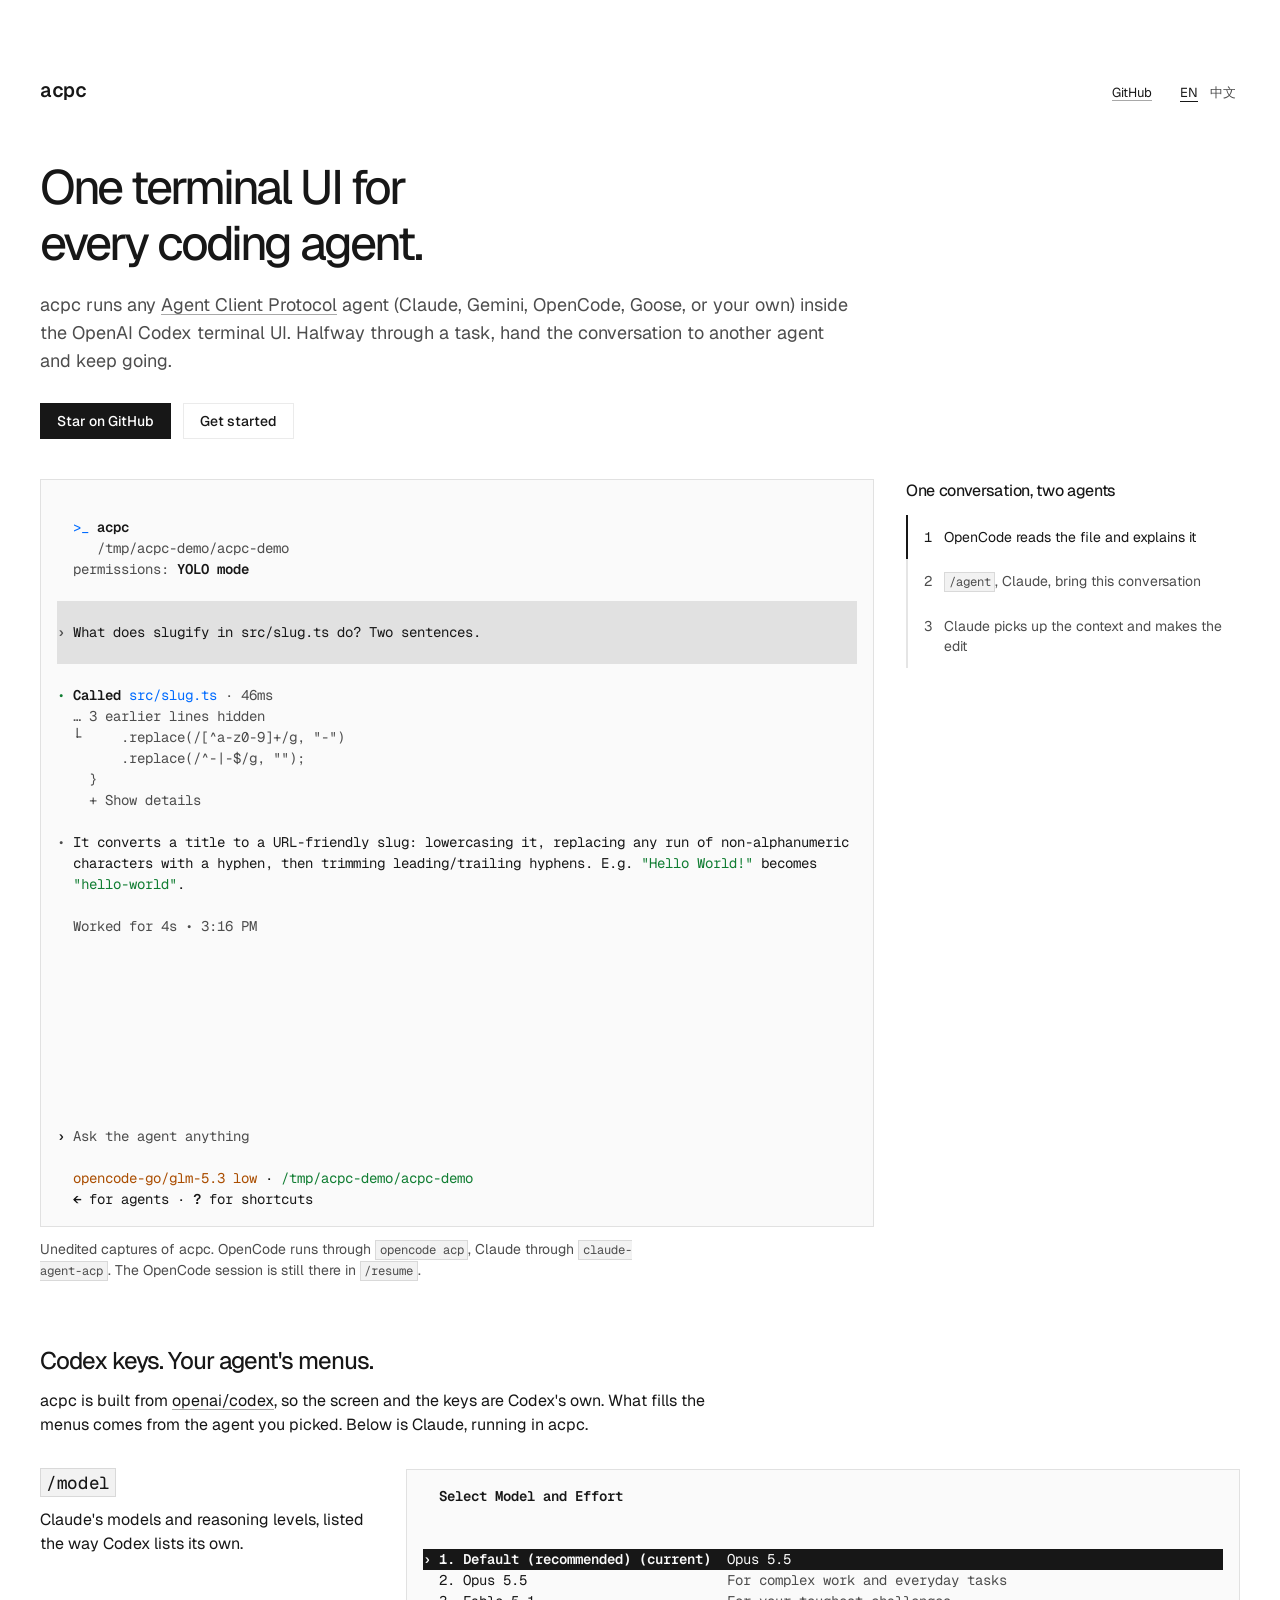
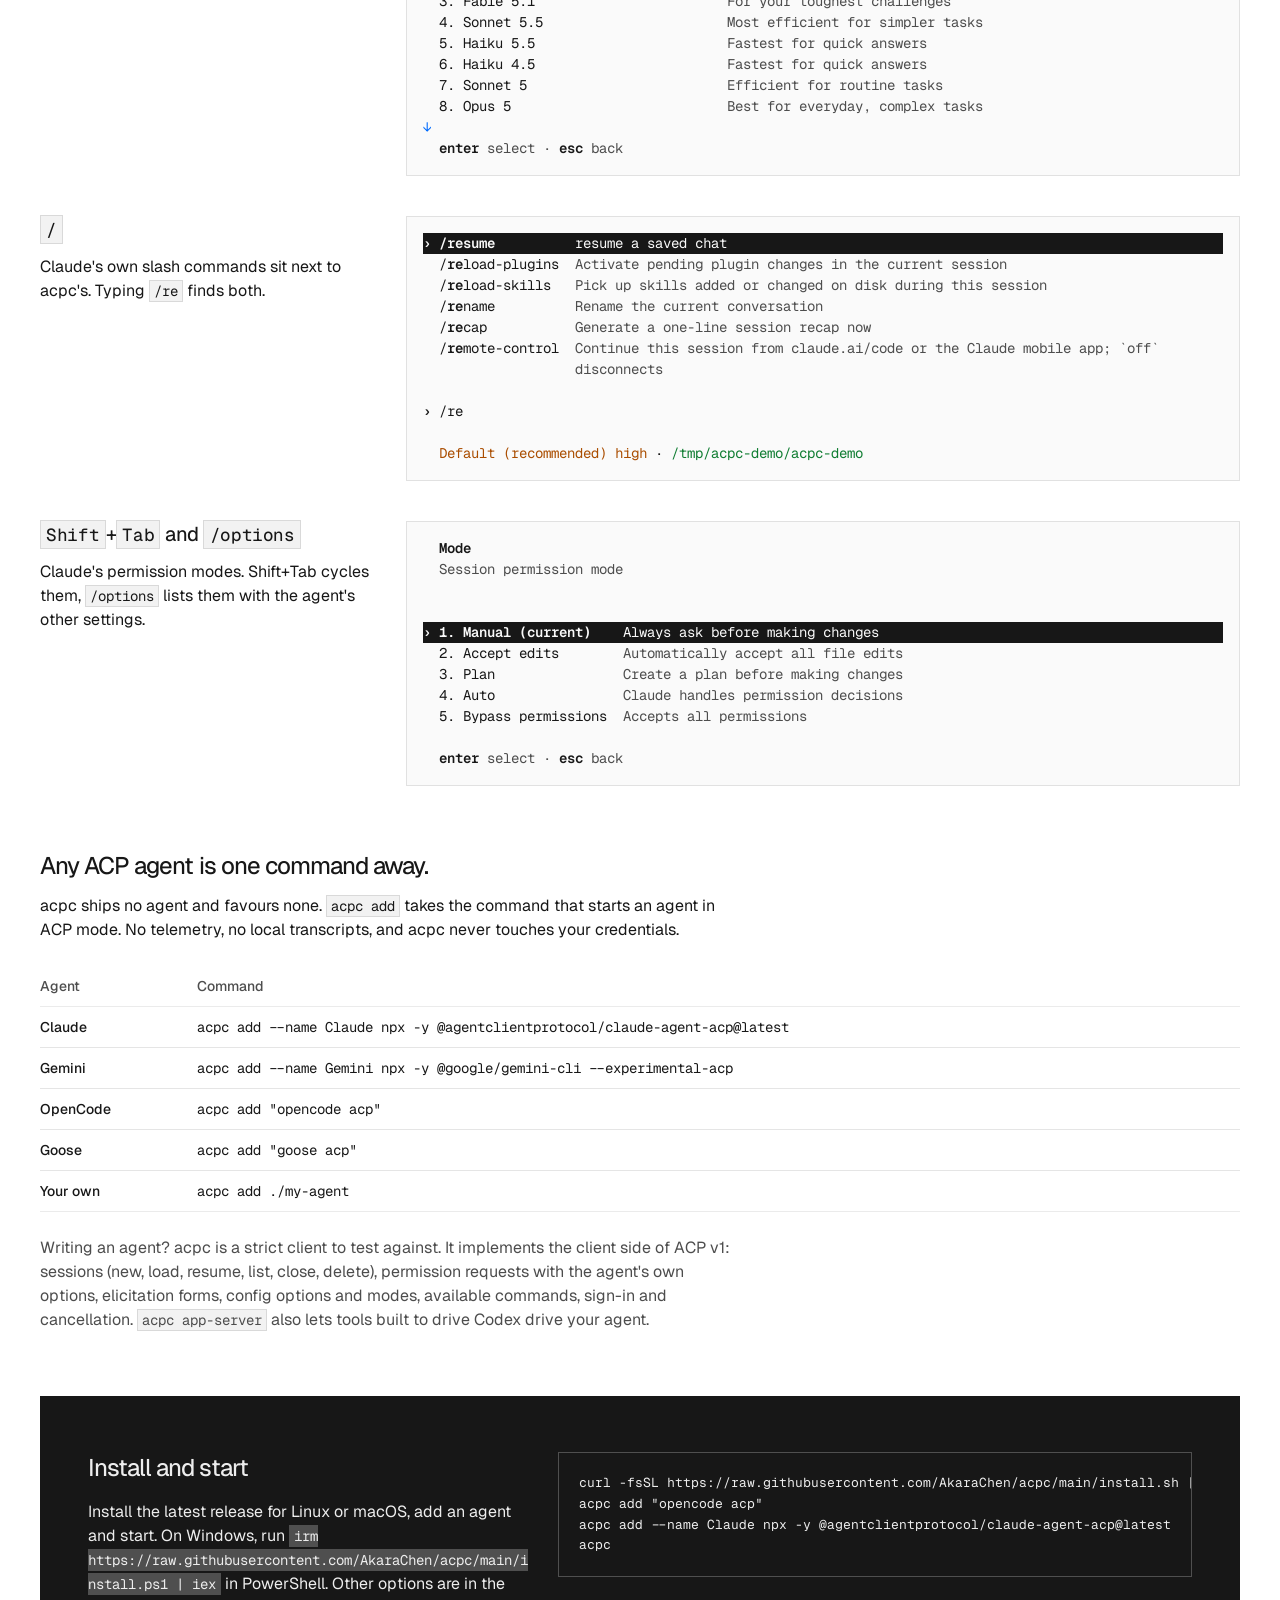
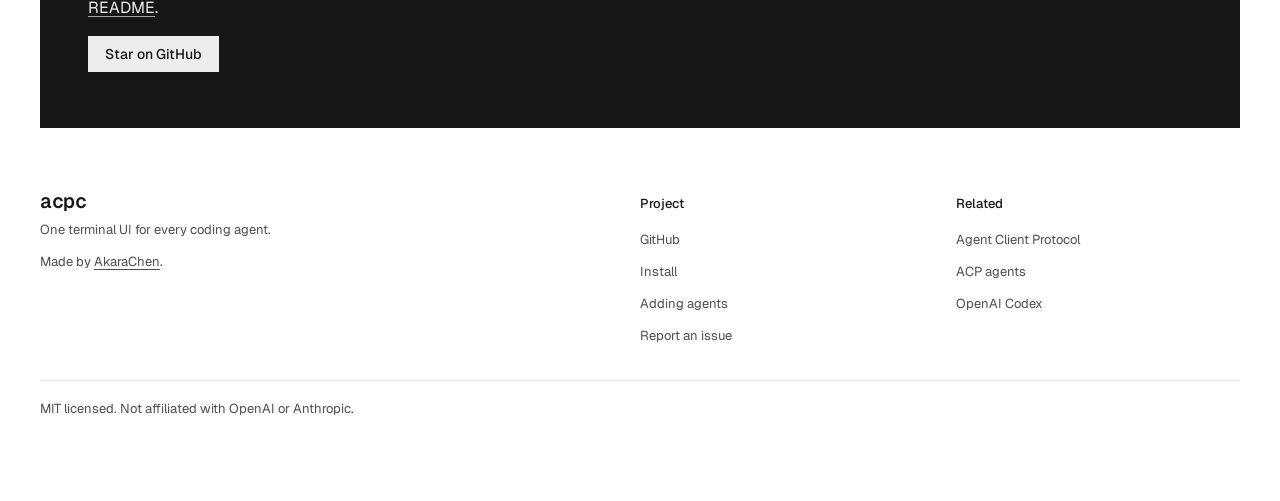
==== commit 5a8c6214: "release: tag-triggered builds, install scripts, docs Pushing a v* tag builds acpc for Linux (musl), " ====
--- a/site/index.html
+++ b/site/index.html
@@ -177,12 +177,12 @@
       <div class="vbg-grid">
         <div class="vbg-span-5 vbg-flow">
           <h2 class="vbg-heading-24" id="start">
-            <span lang="en">Start in three commands</span>
-            <span lang="zh-CN">三条命令开始用</span>
+            <span lang="en">Install and start</span>
+            <span lang="zh-CN">安装并开始用</span>
           </h2>
           <p>
-            <span lang="en">Add an agent and start. Install steps are in the <a href="https://github.com/AkaraChen/acpc#quick-start">README</a>.</span>
-            <span lang="zh-CN">接入一个 agent，然后启动。安装步骤见 <a href="https://github.com/AkaraChen/acpc#quick-start">README</a>。</span>
+            <span lang="en">Install the latest release for Linux or macOS, add an agent and start. On Windows, run <code>irm https://raw.githubusercontent.com/AkaraChen/acpc/main/install.ps1 | iex</code> in PowerShell. Other options are in the <a href="https://github.com/AkaraChen/acpc#install">README</a>.</span>
+            <span lang="zh-CN">安装 Linux 或 macOS 的最新版本，接入一个 agent，然后启动。Windows 上在 PowerShell 里运行 <code>irm https://raw.githubusercontent.com/AkaraChen/acpc/main/install.ps1 | iex</code>。其他方式见 <a href="https://github.com/AkaraChen/acpc#install">README</a>。</span>
           </p>
           <div class="vbg-cluster">
             <a class="vbg-button" data-variant="primary" href="https://github.com/AkaraChen/acpc">
@@ -191,7 +191,8 @@
           </div>
         </div>
         <div class="vbg-span-7 vbg-flow vbg-custom-commands">
-<pre><code>acpc add "opencode acp"
+<pre><code>curl -fsSL https://raw.githubusercontent.com/AkaraChen/acpc/main/install.sh | sh
+acpc add "opencode acp"
 acpc add --name Claude npx -y @agentclientprotocol/claude-agent-acp@latest
 acpc</code></pre>
         </div>
@@ -217,7 +218,7 @@
         <p class="vbg-custom-footer-head"><span lang="en">Project</span><span lang="zh-CN">项目</span></p>
         <ul>
           <li><a href="https://github.com/AkaraChen/acpc">GitHub</a></li>
-          <li><a href="https://github.com/AkaraChen/acpc#quick-start"><span lang="en">Quick start</span><span lang="zh-CN">快速开始</span></a></li>
+          <li><a href="https://github.com/AkaraChen/acpc#install"><span lang="en">Install</span><span lang="zh-CN">安装</span></a></li>
           <li><a href="https://github.com/AkaraChen/acpc#adding-agents"><span lang="en">Adding agents</span><span lang="zh-CN">接入 agent</span></a></li>
           <li><a href="https://github.com/AkaraChen/acpc/issues"><span lang="en">Report an issue</span><span lang="zh-CN">反馈问题</span></a></li>
         </ul>
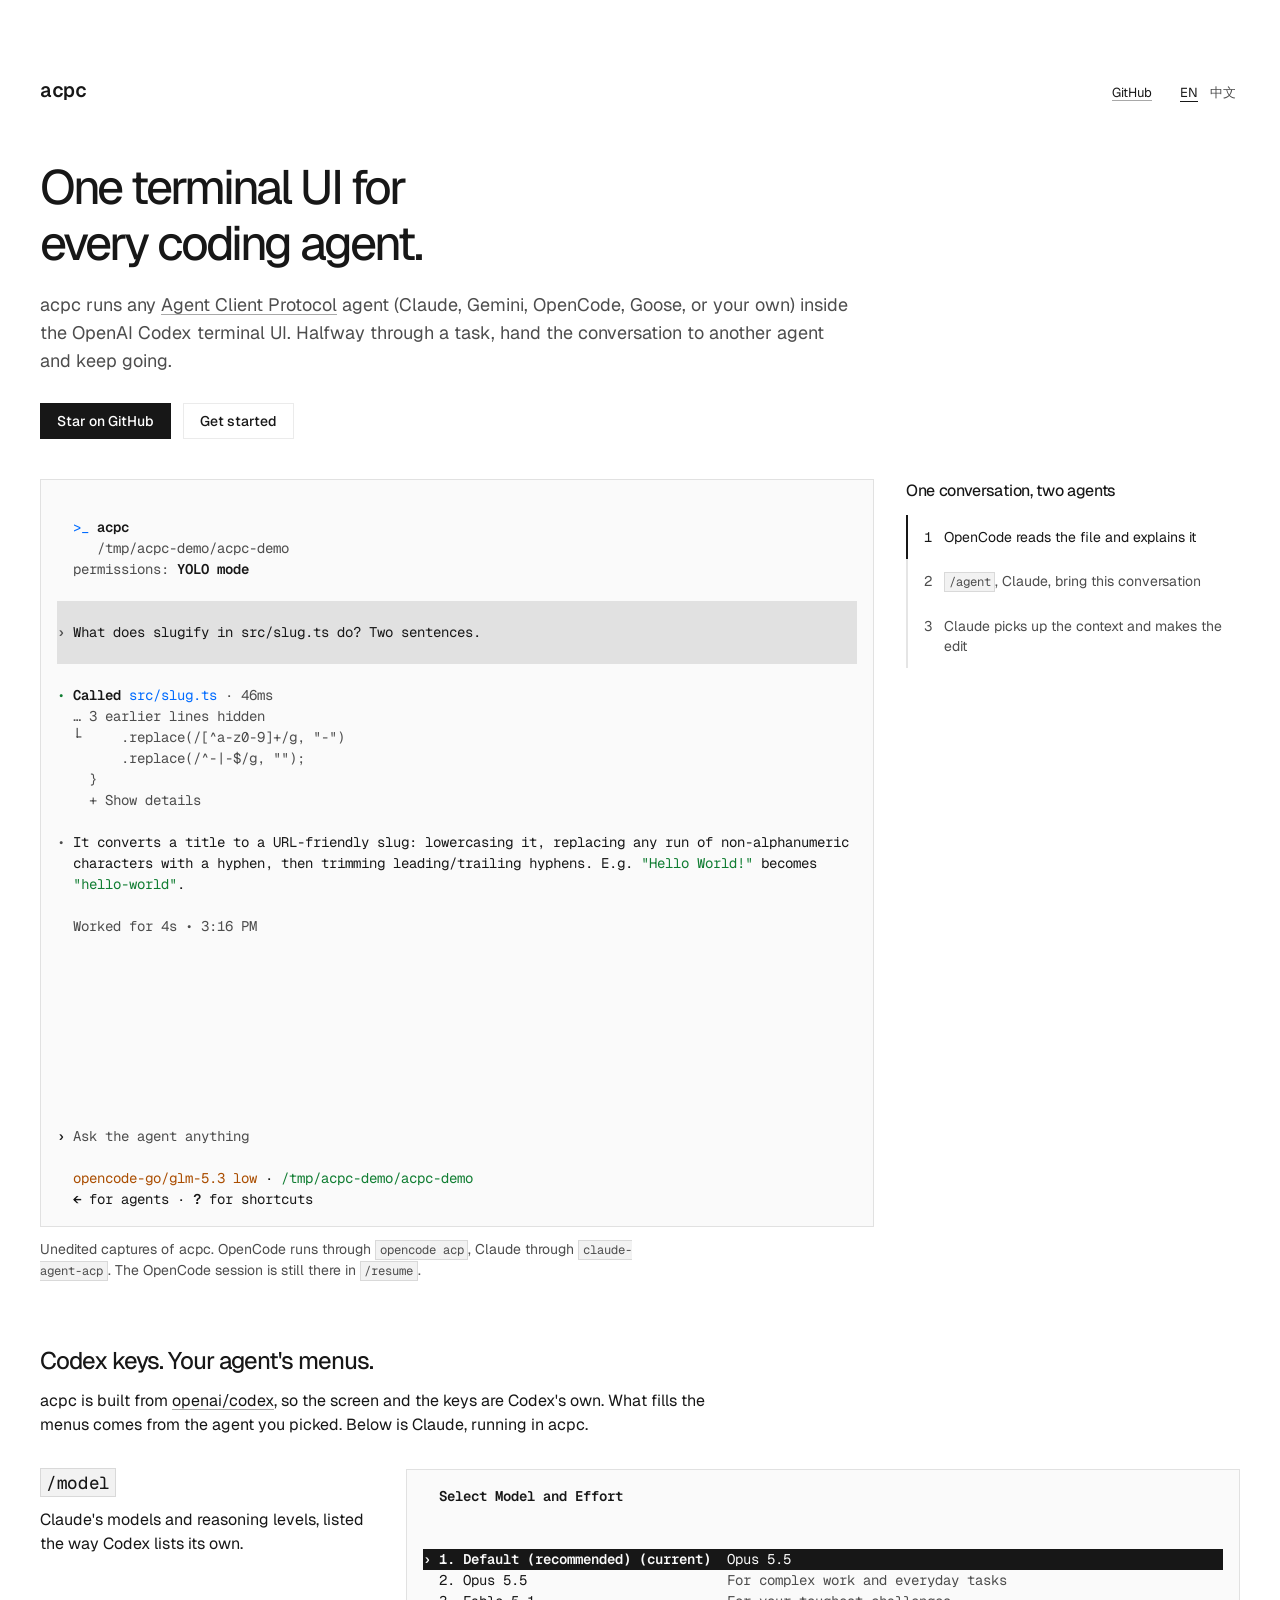
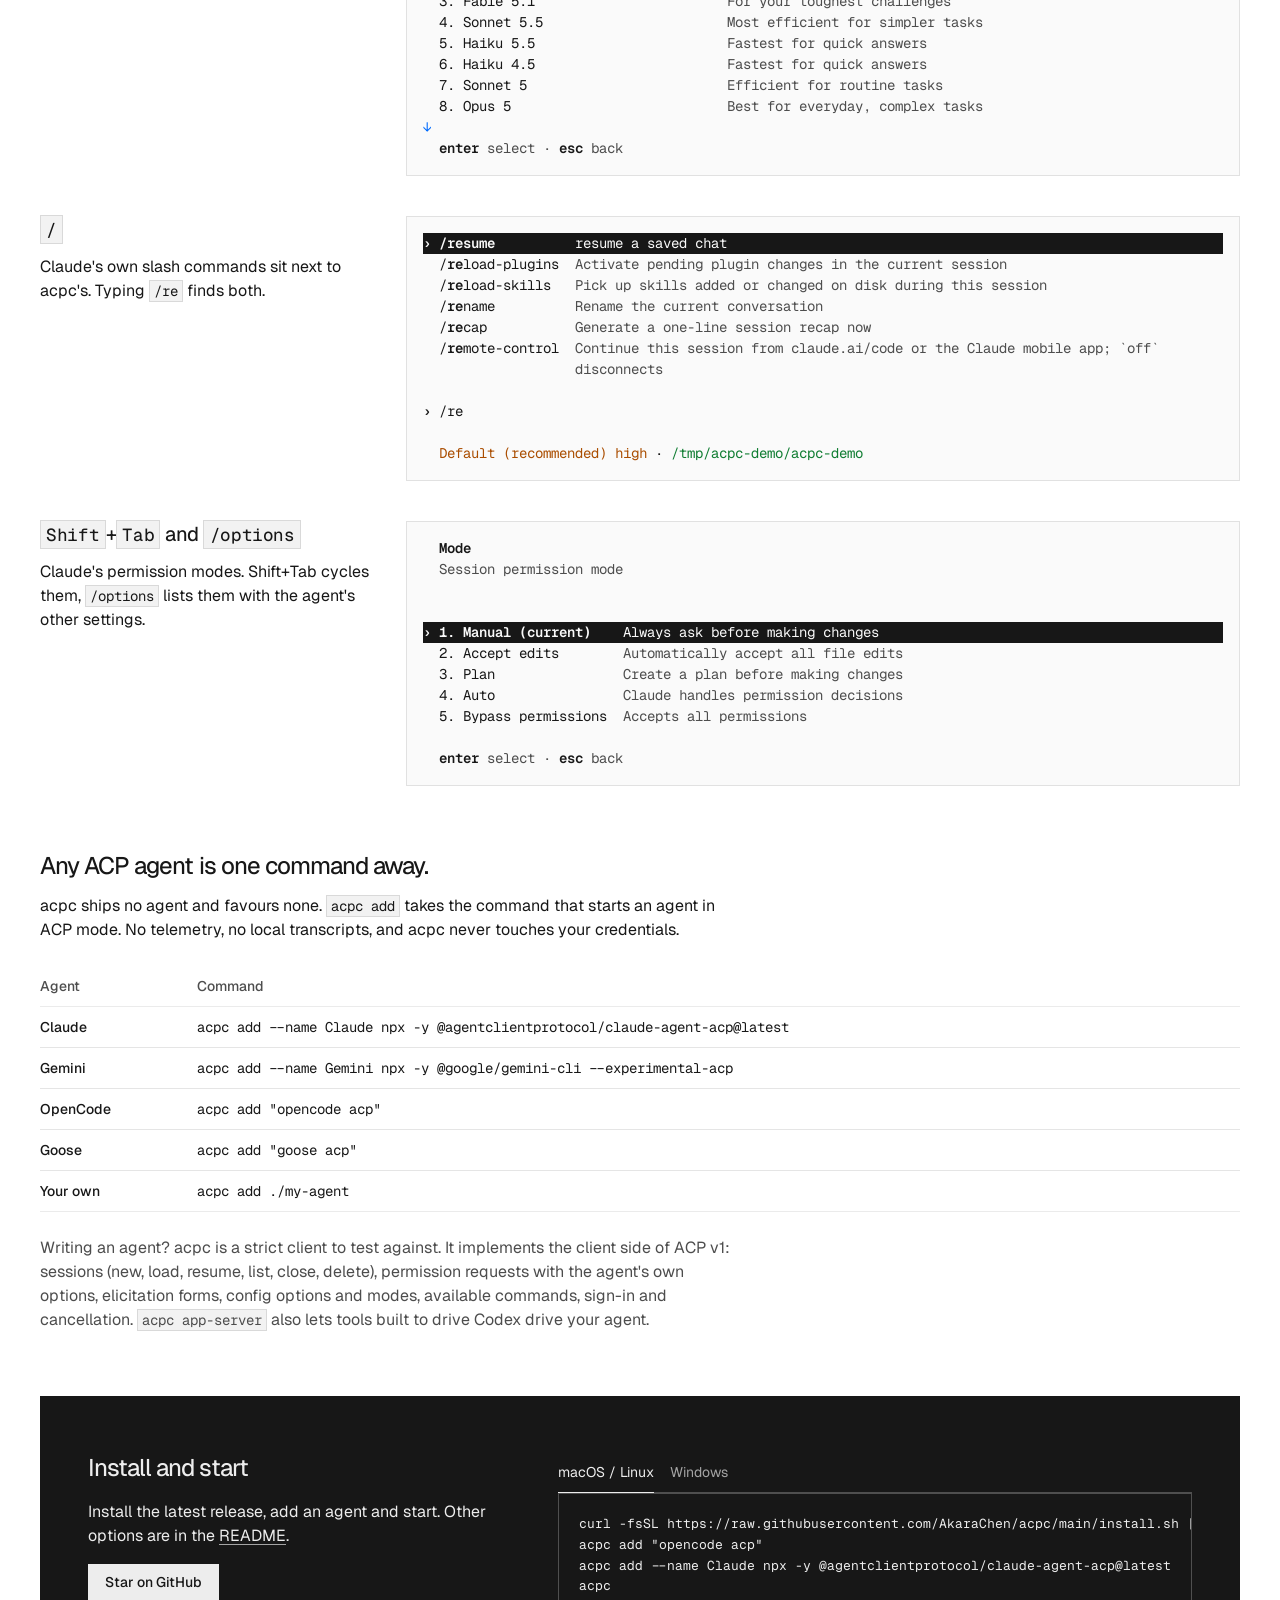
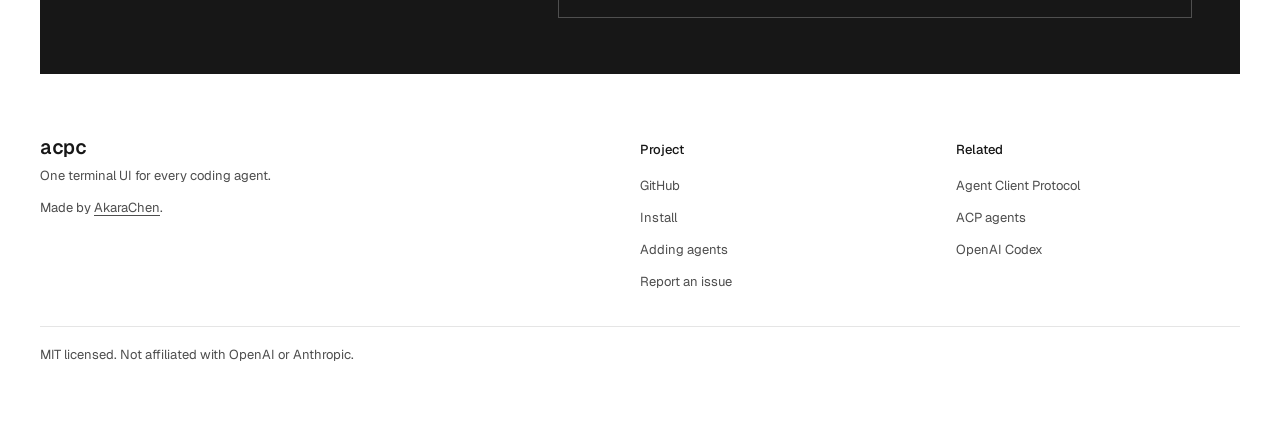
==== commit 05edcd20: "site: pick install commands by OS with tabs The start section shows a macOS / Linux and a Windows ta" ====
--- a/site/index.html
+++ b/site/index.html
@@ -181,8 +181,8 @@
             <span lang="zh-CN">安装并开始用</span>
           </h2>
           <p>
-            <span lang="en">Install the latest release for Linux or macOS, add an agent and start. On Windows, run <code>irm https://raw.githubusercontent.com/AkaraChen/acpc/main/install.ps1 | iex</code> in PowerShell. Other options are in the <a href="https://github.com/AkaraChen/acpc#install">README</a>.</span>
-            <span lang="zh-CN">安装 Linux 或 macOS 的最新版本，接入一个 agent，然后启动。Windows 上在 PowerShell 里运行 <code>irm https://raw.githubusercontent.com/AkaraChen/acpc/main/install.ps1 | iex</code>。其他方式见 <a href="https://github.com/AkaraChen/acpc#install">README</a>。</span>
+            <span lang="en">Install the latest release, add an agent and start. Other options are in the <a href="https://github.com/AkaraChen/acpc#install">README</a>.</span>
+            <span lang="zh-CN">安装最新版本，接入一个 agent，然后启动。其他方式见 <a href="https://github.com/AkaraChen/acpc#install">README</a>。</span>
           </p>
           <div class="vbg-cluster">
             <a class="vbg-button" data-variant="primary" href="https://github.com/AkaraChen/acpc">
@@ -191,7 +191,15 @@
           </div>
         </div>
         <div class="vbg-span-7 vbg-flow vbg-custom-commands">
-<pre><code>curl -fsSL https://raw.githubusercontent.com/AkaraChen/acpc/main/install.sh | sh
+          <div class="vbg-custom-os" id="install-os" role="tablist" aria-label="Operating system">
+            <button type="button" role="tab" id="os-unix" aria-controls="install-unix" aria-selected="true">macOS / Linux</button>
+            <button type="button" role="tab" id="os-windows" aria-controls="install-windows" aria-selected="false" tabindex="-1">Windows</button>
+          </div>
+<pre id="install-unix" role="tabpanel" aria-labelledby="os-unix"><code>curl -fsSL https://raw.githubusercontent.com/AkaraChen/acpc/main/install.sh | sh
+acpc add "opencode acp"
+acpc add --name Claude npx -y @agentclientprotocol/claude-agent-acp@latest
+acpc</code></pre>
+<pre id="install-windows" role="tabpanel" aria-labelledby="os-windows"><code>irm https://raw.githubusercontent.com/AkaraChen/acpc/main/install.ps1 | iex
 acpc add "opencode acp"
 acpc add --name Claude npx -y @agentclientprotocol/claude-agent-acp@latest
 acpc</code></pre>
@@ -253,24 +261,30 @@
       });
     });
 
-    var tabs = Array.prototype.slice.call(document.querySelectorAll(".vbg-custom-steps [role=tab]"));
-    function select(tab, focus) {
-      tabs.forEach(function (t) {
-        var on = t === tab;
-        t.setAttribute("aria-selected", String(on));
-        t.tabIndex = on ? 0 : -1;
-        document.getElementById(t.getAttribute("aria-controls")).hidden = !on;
+    function tablist(selector, initial) {
+      var tabs = Array.prototype.slice.call(document.querySelectorAll(selector + " [role=tab]"));
+      function select(tab, focus) {
+        tabs.forEach(function (t) {
+          var on = t === tab;
+          t.setAttribute("aria-selected", String(on));
+          t.tabIndex = on ? 0 : -1;
+          document.getElementById(t.getAttribute("aria-controls")).hidden = !on;
+        });
+        if (focus) tab.focus();
+      }
+      tabs.forEach(function (t, i) {
+        t.addEventListener("click", function () { select(t); });
+        t.addEventListener("keydown", function (e) {
+          var d = e.key === "ArrowRight" || e.key === "ArrowDown" ? 1 : e.key === "ArrowLeft" || e.key === "ArrowUp" ? -1 : 0;
+          if (d) { e.preventDefault(); select(tabs[(i + d + tabs.length) % tabs.length], true); }
+        });
       });
-      if (focus) tab.focus();
+      select(tabs[initial]);
     }
-    tabs.forEach(function (t, i) {
-      t.addEventListener("click", function () { select(t); });
-      t.addEventListener("keydown", function (e) {
-        var d = e.key === "ArrowRight" || e.key === "ArrowDown" ? 1 : e.key === "ArrowLeft" || e.key === "ArrowUp" ? -1 : 0;
-        if (d) { e.preventDefault(); select(tabs[(i + d + tabs.length) % tabs.length], true); }
-      });
-    });
-    select(tabs[0]);
+    tablist(".vbg-custom-steps", 0);
+
+    var platform = (navigator.userAgentData && navigator.userAgentData.platform) || navigator.platform || navigator.userAgent;
+    tablist("#install-os", /win/i.test(platform) ? 1 : 0);
   })();
 </script>
 </body>
--- a/site/assets/site.css
+++ b/site/assets/site.css
@@ -350,6 +350,35 @@
   border-color: transparent;
 }
 
+.vbg-custom-os {
+  display: flex;
+  gap: var(--vbg-space-4);
+  border-bottom: 1px solid var(--vbg-border-on-contrast);
+}
+
+#install-os button {
+  min-height: 0;
+  margin-bottom: -1px;
+  padding: var(--vbg-space-2) 0;
+  font: inherit;
+  font-size: var(--vbg-type-compact);
+  color: var(--vbg-text-on-contrast-secondary);
+  background: transparent;
+  border: 0;
+  border-bottom: 1px solid transparent;
+  border-radius: 0;
+  cursor: pointer;
+}
+
+#install-os button:hover,
+#install-os button[aria-selected="true"] {
+  color: var(--vbg-text-on-contrast);
+}
+
+#install-os button[aria-selected="true"] {
+  border-bottom-color: var(--vbg-text-on-contrast);
+}
+
 .vbg-custom-commands pre {
   margin: 0;
   padding: var(--vbg-space-5);
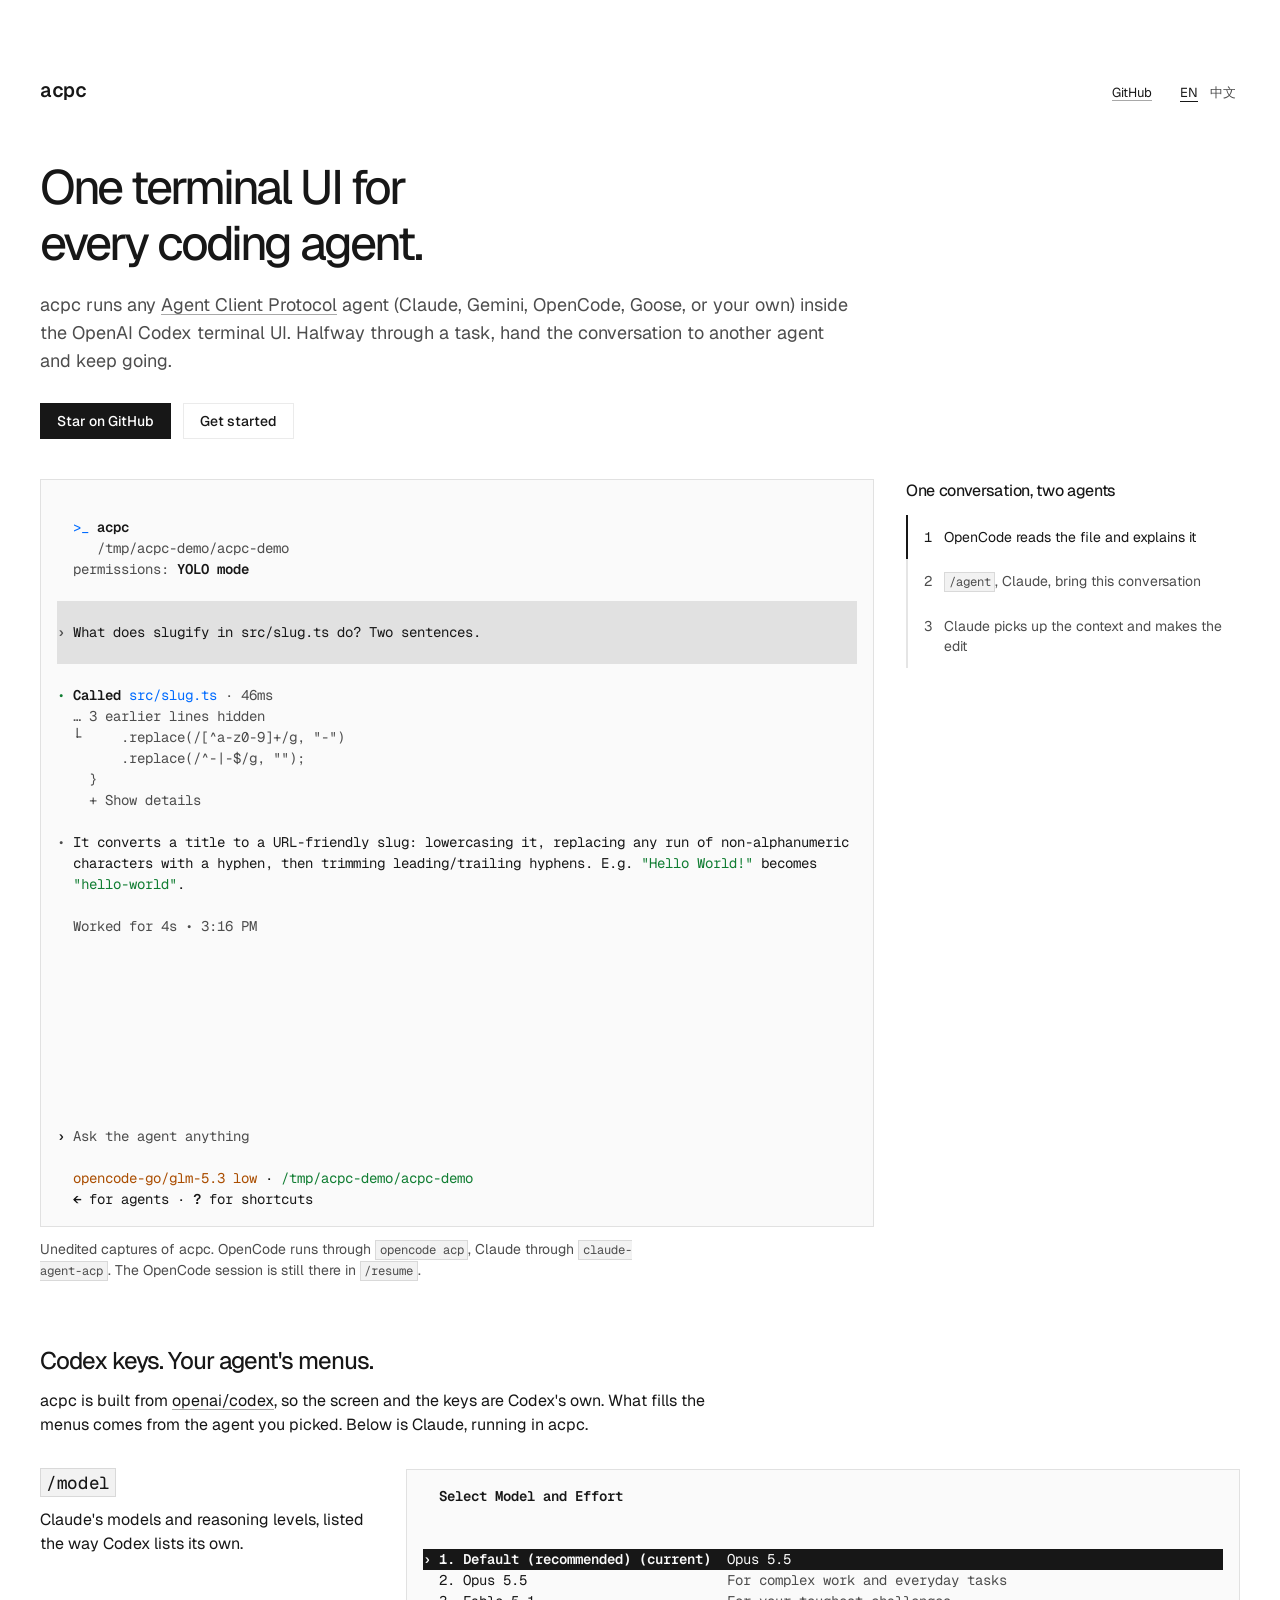
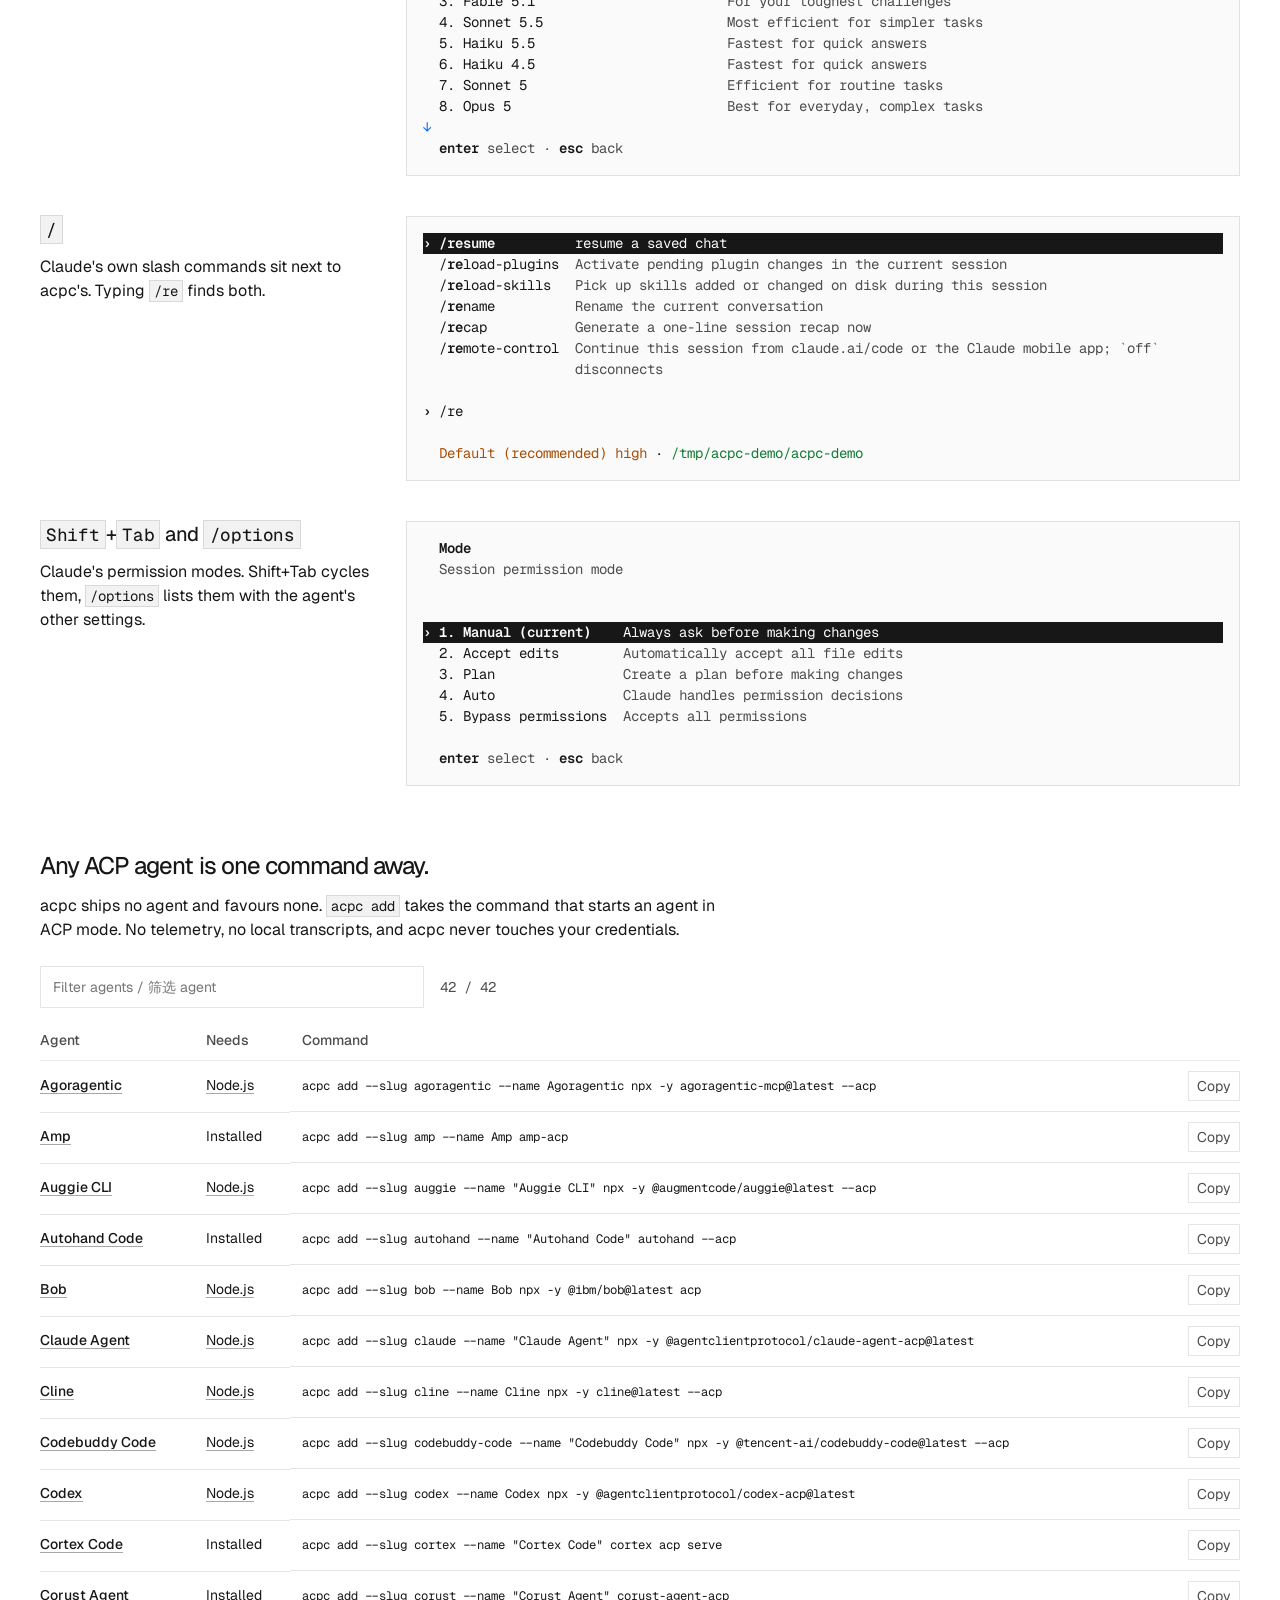
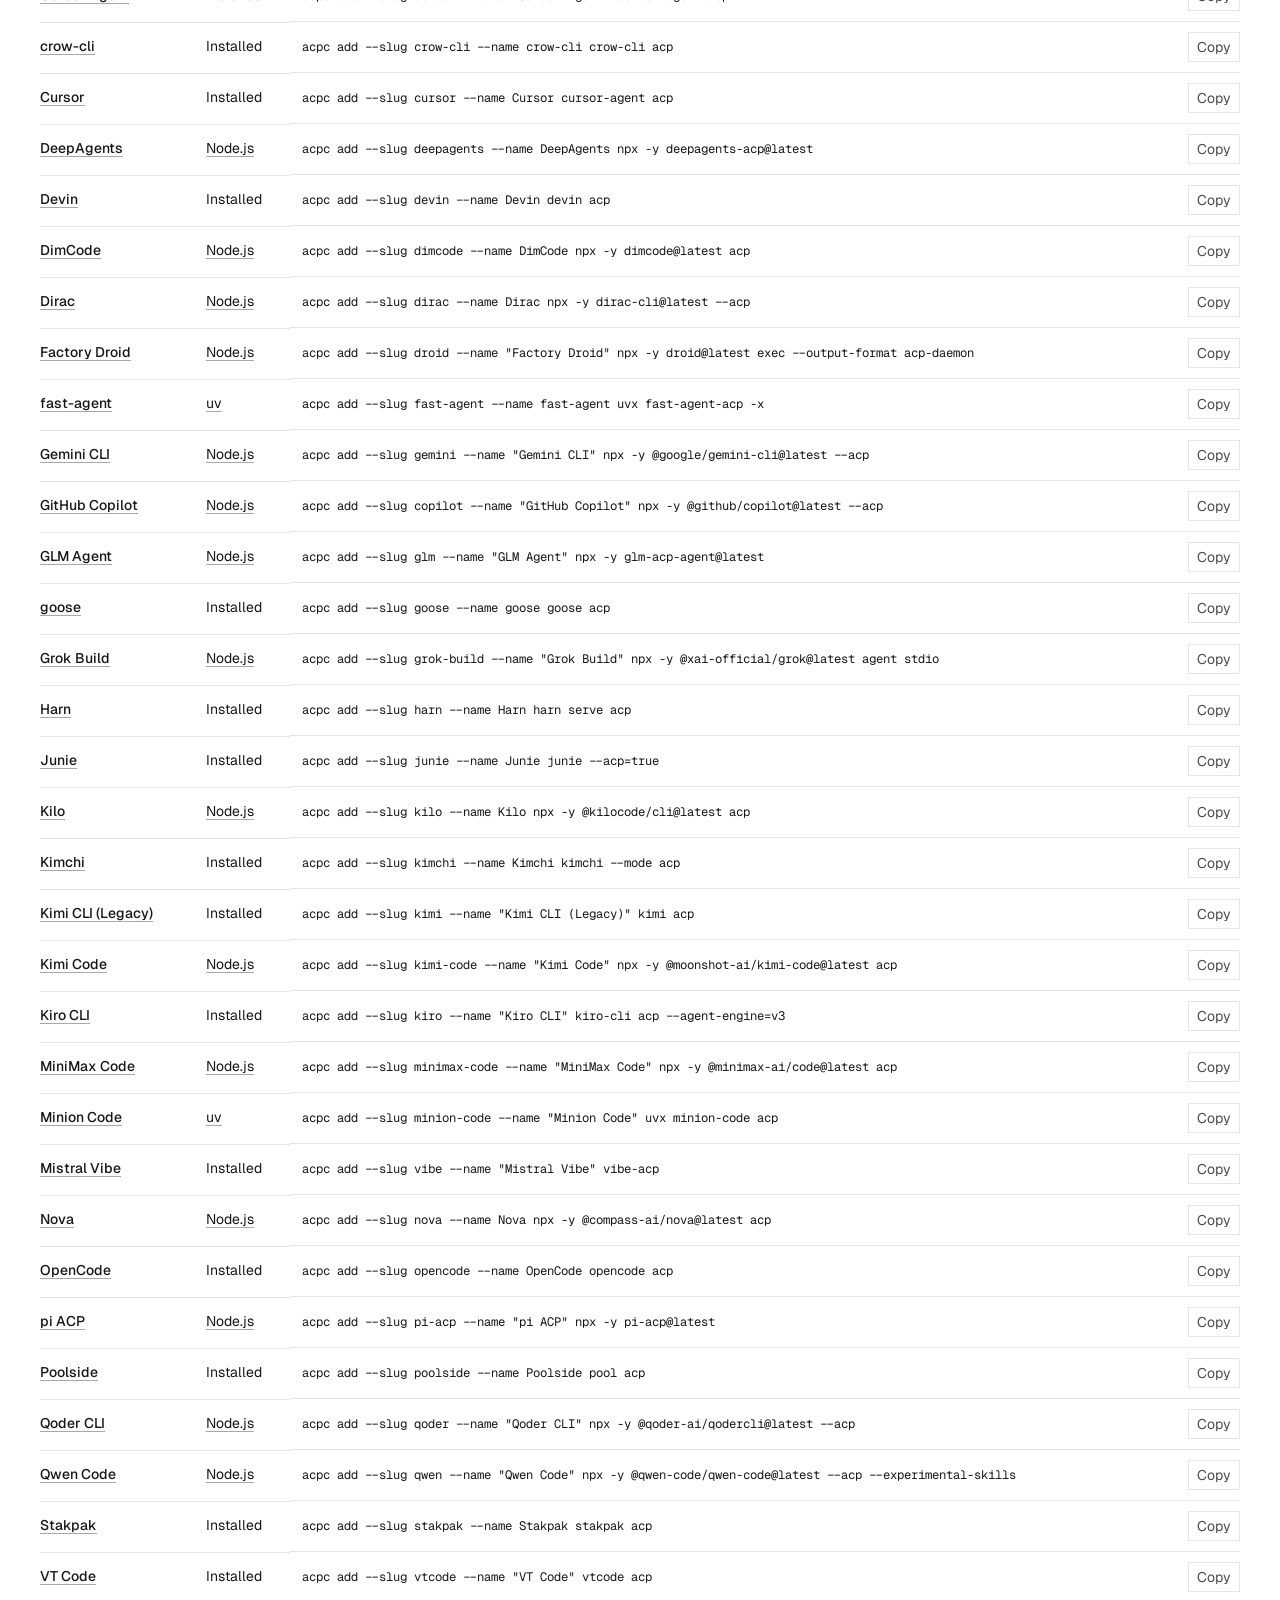
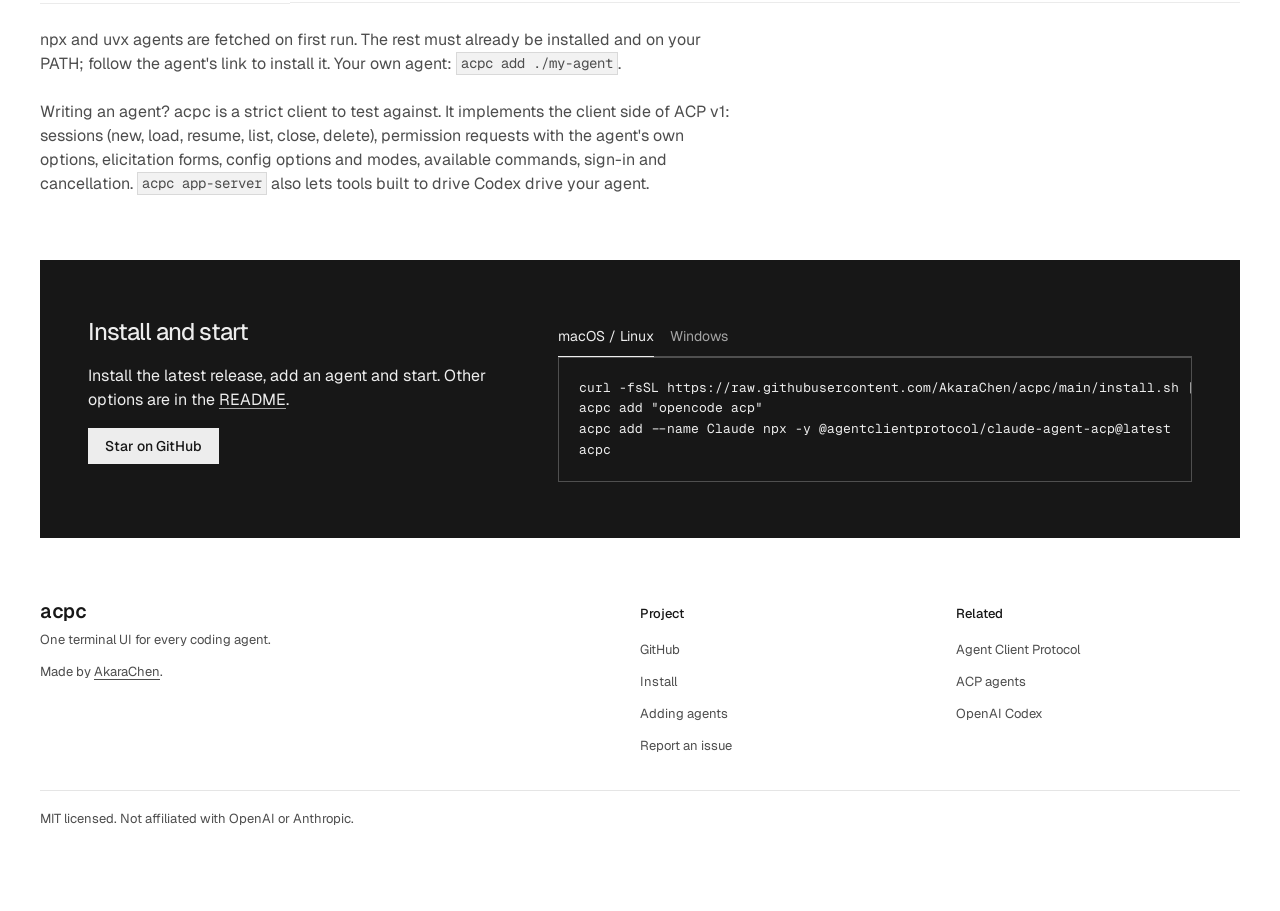
==== commit ab24743f: "site: filterable list of ACP agents with copyable acpc add commands Co-Authored-By: Claude Opus 5.5 " ====
--- a/site/index.html
+++ b/site/index.html
@@ -149,24 +149,74 @@
           <span lang="zh-CN">acpc 不自带 agent，也不偏向任何一家。<code>acpc add</code> 接收启动 agent ACP 模式的命令。没有遥测，不存本地记录，也从不碰你的凭证。</span>
         </p>
       </div>
+      <div class="vbg-custom-agent-tools">
+        <label class="vbg-visually-hidden" for="agent-filter"><span lang="en">Filter agents</span><span lang="zh-CN">筛选 agent</span></label>
+        <input id="agent-filter" type="search" autocomplete="off" spellcheck="false" placeholder="Filter agents / 筛选 agent">
+        <span class="vbg-custom-agent-count" id="agent-count"></span>
+      </div>
       <div class="vbg-table-wrap">
-        <table>
-          <caption class="vbg-visually-hidden"><span lang="en">Commands to add common ACP agents</span><span lang="zh-CN">接入常见 ACP agent 的命令</span></caption>
+        <table class="vbg-custom-agents">
+          <caption class="vbg-visually-hidden"><span lang="en">Commands to add ACP agents</span><span lang="zh-CN">接入 ACP agent 的命令</span></caption>
           <thead>
             <tr>
               <th scope="col">Agent</th>
+              <th scope="col"><span lang="en">Needs</span><span lang="zh-CN">前提</span></th>
               <th scope="col"><span lang="en">Command</span><span lang="zh-CN">命令</span></th>
             </tr>
           </thead>
-          <tbody>
-            <tr><th scope="row">Claude</th><td class="vbg-mono">acpc add --name Claude npx -y @agentclientprotocol/claude-agent-acp@latest</td></tr>
-            <tr><th scope="row">Gemini</th><td class="vbg-mono">acpc add --name Gemini npx -y @google/gemini-cli --experimental-acp</td></tr>
-            <tr><th scope="row">OpenCode</th><td class="vbg-mono">acpc add "opencode acp"</td></tr>
-            <tr><th scope="row">Goose</th><td class="vbg-mono">acpc add "goose acp"</td></tr>
-            <tr><th scope="row"><span lang="en">Your own</span><span lang="zh-CN">你自己的</span></th><td class="vbg-mono">acpc add ./my-agent</td></tr>
-          </tbody>
+          <tbody id="agent-rows"></tbody>
         </table>
       </div>
+      <p class="vbg-custom-aside">
+        <span lang="en">npx and uvx agents are fetched on first run. The rest must already be installed and on your PATH; follow the agent's link to install it. Your own agent: <code>acpc add ./my-agent</code>.</span>
+        <span lang="zh-CN">npx 和 uvx 的 agent 首次运行时自动下载。其余的需要先安装好并在 PATH 里，点 agent 名字去它的主页安装。你自己的 agent：<code>acpc add ./my-agent</code>。</span>
+      </p>
+<script type="application/json" id="agents-data">
+[
+  {"name": "Agoragentic", "via": "npx", "url": "https://agoragentic.com", "command": "acpc add --slug agoragentic --name Agoragentic npx -y agoragentic-mcp@latest --acp"},
+  {"name": "Amp", "via": "path", "url": "https://github.com/tao12345666333/amp-acp", "command": "acpc add --slug amp --name Amp amp-acp"},
+  {"name": "Auggie CLI", "via": "npx", "url": "https://www.augmentcode.com/", "command": "acpc add --slug auggie --name \"Auggie CLI\" npx -y @augmentcode/auggie@latest --acp"},
+  {"name": "Autohand Code", "via": "path", "url": "https://github.com/autohandai/code-cli/blob/main/docs/guides/ACP.md", "command": "acpc add --slug autohand --name \"Autohand Code\" autohand --acp"},
+  {"name": "Bob", "via": "npx", "url": "https://bob.ibm.com", "command": "acpc add --slug bob --name Bob npx -y @ibm/bob@latest acp"},
+  {"name": "Claude Agent", "via": "npx", "url": "https://github.com/agentclientprotocol/claude-agent-acp", "command": "acpc add --slug claude --name \"Claude Agent\" npx -y @agentclientprotocol/claude-agent-acp@latest"},
+  {"name": "Cline", "via": "npx", "url": "https://cline.bot/cli", "command": "acpc add --slug cline --name Cline npx -y cline@latest --acp"},
+  {"name": "Codebuddy Code", "via": "npx", "url": "https://www.codebuddy.cn/cli/", "command": "acpc add --slug codebuddy-code --name \"Codebuddy Code\" npx -y @tencent-ai/codebuddy-code@latest --acp"},
+  {"name": "Codex", "via": "npx", "url": "https://github.com/agentclientprotocol/codex-acp", "command": "acpc add --slug codex --name Codex npx -y @agentclientprotocol/codex-acp@latest"},
+  {"name": "Cortex Code", "via": "path", "url": "https://docs.snowflake.com/en/user-guide/cortex-code/cortex-code", "command": "acpc add --slug cortex --name \"Cortex Code\" cortex acp serve"},
+  {"name": "Corust Agent", "via": "path", "url": "https://corust.ai/", "command": "acpc add --slug corust --name \"Corust Agent\" corust-agent-acp"},
+  {"name": "crow-cli", "via": "path", "url": "https://crow-ai.dev", "command": "acpc add --slug crow-cli --name crow-cli crow-cli acp"},
+  {"name": "Cursor", "via": "path", "url": "https://cursor.com/docs/cli/acp", "command": "acpc add --slug cursor --name Cursor cursor-agent acp"},
+  {"name": "DeepAgents", "via": "npx", "url": "https://docs.langchain.com/oss/javascript/deepagents/overview", "command": "acpc add --slug deepagents --name DeepAgents npx -y deepagents-acp@latest"},
+  {"name": "Devin", "via": "path", "url": "https://docs.devin.ai/cli", "command": "acpc add --slug devin --name Devin devin acp"},
+  {"name": "DimCode", "via": "npx", "url": "https://dimagent.cn/", "command": "acpc add --slug dimcode --name DimCode npx -y dimcode@latest acp"},
+  {"name": "Dirac", "via": "npx", "url": "https://dirac.run", "command": "acpc add --slug dirac --name Dirac npx -y dirac-cli@latest --acp"},
+  {"name": "Factory Droid", "via": "npx", "url": "https://factory.ai/product/cli", "command": "acpc add --slug droid --name \"Factory Droid\" npx -y droid@latest exec --output-format acp-daemon"},
+  {"name": "fast-agent", "via": "uvx", "url": "https://fast-agent.ai", "command": "acpc add --slug fast-agent --name fast-agent uvx fast-agent-acp -x"},
+  {"name": "Gemini CLI", "via": "npx", "url": "https://geminicli.com", "command": "acpc add --slug gemini --name \"Gemini CLI\" npx -y @google/gemini-cli@latest --acp"},
+  {"name": "GitHub Copilot", "via": "npx", "url": "https://github.com/features/copilot/cli/", "command": "acpc add --slug copilot --name \"GitHub Copilot\" npx -y @github/copilot@latest --acp"},
+  {"name": "GLM Agent", "via": "npx", "url": "https://github.com/stefandevo/glm-acp-agent", "command": "acpc add --slug glm --name \"GLM Agent\" npx -y glm-acp-agent@latest"},
+  {"name": "goose", "via": "path", "url": "https://block.github.io/goose/", "command": "acpc add --slug goose --name goose goose acp"},
+  {"name": "Grok Build", "via": "npx", "url": "https://x.ai/cli", "command": "acpc add --slug grok-build --name \"Grok Build\" npx -y @xai-official/grok@latest agent stdio"},
+  {"name": "Harn", "via": "path", "url": "https://harnlang.com", "command": "acpc add --slug harn --name Harn harn serve acp"},
+  {"name": "Junie", "via": "path", "url": "https://junie.jetbrains.com", "command": "acpc add --slug junie --name Junie junie --acp=true"},
+  {"name": "Kilo", "via": "npx", "url": "https://kilo.ai/", "command": "acpc add --slug kilo --name Kilo npx -y @kilocode/cli@latest acp"},
+  {"name": "Kimchi", "via": "path", "url": "https://kimchi.dev", "command": "acpc add --slug kimchi --name Kimchi kimchi --mode acp"},
+  {"name": "Kimi CLI (Legacy)", "via": "path", "url": "https://moonshotai.github.io/kimi-cli/", "command": "acpc add --slug kimi --name \"Kimi CLI (Legacy)\" kimi acp"},
+  {"name": "Kimi Code", "via": "npx", "url": "https://moonshotai.github.io/kimi-code/", "command": "acpc add --slug kimi-code --name \"Kimi Code\" npx -y @moonshot-ai/kimi-code@latest acp"},
+  {"name": "Kiro CLI", "via": "path", "url": "https://kiro.dev/docs/cli/acp/", "command": "acpc add --slug kiro --name \"Kiro CLI\" kiro-cli acp --agent-engine=v3"},
+  {"name": "MiniMax Code", "via": "npx", "url": "https://agent.minimax.io", "command": "acpc add --slug minimax-code --name \"MiniMax Code\" npx -y @minimax-ai/code@latest acp"},
+  {"name": "Minion Code", "via": "uvx", "url": "https://github.com/femto/minion-code", "command": "acpc add --slug minion-code --name \"Minion Code\" uvx minion-code acp"},
+  {"name": "Mistral Vibe", "via": "path", "url": "https://mistral.ai/products/vibe", "command": "acpc add --slug vibe --name \"Mistral Vibe\" vibe-acp"},
+  {"name": "Nova", "via": "npx", "url": "https://www.compassap.ai/portfolio/nova.html", "command": "acpc add --slug nova --name Nova npx -y @compass-ai/nova@latest acp"},
+  {"name": "OpenCode", "via": "path", "url": "https://opencode.ai", "command": "acpc add --slug opencode --name OpenCode opencode acp"},
+  {"name": "pi ACP", "via": "npx", "url": "https://github.com/svkozak/pi-acp", "command": "acpc add --slug pi-acp --name \"pi ACP\" npx -y pi-acp@latest"},
+  {"name": "Poolside", "via": "path", "url": "https://poolside.ai", "command": "acpc add --slug poolside --name Poolside pool acp"},
+  {"name": "Qoder CLI", "via": "npx", "url": "https://qoder.com", "command": "acpc add --slug qoder --name \"Qoder CLI\" npx -y @qoder-ai/qodercli@latest --acp"},
+  {"name": "Qwen Code", "via": "npx", "url": "https://qwenlm.github.io/qwen-code-docs/en/users/overview", "command": "acpc add --slug qwen --name \"Qwen Code\" npx -y @qwen-code/qwen-code@latest --acp --experimental-skills"},
+  {"name": "Stakpak", "via": "path", "url": "https://stakpak.dev", "command": "acpc add --slug stakpak --name Stakpak stakpak acp"},
+  {"name": "VT Code", "via": "path", "url": "https://github.com/vinhnx/VTCode/blob/main/docs/guides/zed-acp.md", "command": "acpc add --slug vtcode --name \"VT Code\" vtcode acp"}
+]
+</script>
       <p class="vbg-custom-aside">
         <span lang="en">Writing an agent? acpc is a strict client to test against. It implements the client side of ACP v1: sessions (new, load, resume, list, close, delete), permission requests with the agent's own options, elicitation forms, config options and modes, available commands, sign-in and cancellation. <code>acpc app-server</code> also lets tools built to drive Codex drive your agent.</span>
         <span lang="zh-CN">在写 agent？acpc 是一个严格的客户端，可以拿来测试。它实现了 ACP v1 的客户端部分：会话（new、load、resume、list、close、delete）、带 agent 自定义选项的权限请求、elicitation 表单、配置项和模式、可用命令、登录和取消。<code>acpc app-server</code> 还能让原本驱动 Codex 的工具来驱动你的 agent。</span>
@@ -283,6 +333,44 @@
     }
     tablist(".vbg-custom-steps", 0);
 
+    var agents = JSON.parse(document.getElementById("agents-data").textContent);
+    var rows = document.getElementById("agent-rows");
+    var filter = document.getElementById("agent-filter");
+    var count = document.getElementById("agent-count");
+    var needs = {
+      npx: '<a href="https://nodejs.org">Node.js</a>',
+      uvx: '<a href="https://docs.astral.sh/uv/">uv</a>',
+      path: '<span lang="en">Installed</span><span lang="zh-CN">已安装</span>'
+    };
+    function esc(t) {
+      return t.replace(/[&<>"]/g, function (c) { return { "&": "&amp;", "<": "&lt;", ">": "&gt;", '"': "&quot;" }[c]; });
+    }
+    rows.innerHTML = agents.map(function (a) {
+      return '<tr><th scope="row"><a href="' + esc(a.url) + '">' + esc(a.name) + '</a></th>' +
+        '<td>' + needs[a.via] + '</td>' +
+        '<td class="vbg-custom-cmd"><code>' + esc(a.command) + '</code>' +
+        '<button type="button" data-copy="' + esc(a.command) + '"><span lang="en">Copy</span><span lang="zh-CN">复制</span></button></td></tr>';
+    }).join("");
+    function apply() {
+      var q = filter.value.trim().toLowerCase(), shown = 0;
+      Array.prototype.forEach.call(rows.rows, function (r, i) {
+        var hit = !q || (agents[i].name + " " + agents[i].command).toLowerCase().indexOf(q) >= 0;
+        r.hidden = !hit;
+        if (hit) shown++;
+      });
+      count.textContent = shown + " / " + agents.length;
+    }
+    filter.addEventListener("input", apply);
+    apply();
+    rows.addEventListener("click", function (e) {
+      var b = e.target.closest("[data-copy]");
+      if (!b) return;
+      navigator.clipboard.writeText(b.dataset.copy).then(function () {
+        b.classList.add("is-copied");
+        setTimeout(function () { b.classList.remove("is-copied"); }, 1200);
+      });
+    });
+
     var platform = (navigator.userAgentData && navigator.userAgentData.platform) || navigator.platform || navigator.userAgent;
     tablist("#install-os", /win/i.test(platform) ? 1 : 0);
   })();
--- a/site/assets/site.css
+++ b/site/assets/site.css
@@ -433,3 +433,75 @@
     grid-column: 1 / -1;
   }
 }
+
+/* Agent list: rendered from the JSON embedded in index.html */
+
+.vbg-custom-agent-tools {
+  display: flex;
+  align-items: center;
+  gap: var(--vbg-space-4);
+  margin-top: var(--vbg-space-6);
+}
+
+#agent-filter {
+  width: 100%;
+  max-width: 24rem;
+  font: inherit;
+  font-size: var(--vbg-type-compact);
+  color: var(--vbg-text-primary);
+  background: transparent;
+  border: 1px solid var(--vbg-border-subtle);
+  padding: var(--vbg-space-2) var(--vbg-space-3);
+}
+
+#agent-filter:focus-visible {
+  outline: 2px solid var(--vbg-focus);
+  outline-offset: -1px;
+}
+
+.vbg-custom-agent-count {
+  color: var(--vbg-text-secondary);
+  font-family: "Geist Mono", ui-monospace, monospace;
+  font-size: var(--vbg-type-compact);
+}
+
+.vbg-section .vbg-custom-agent-tools + .vbg-table-wrap {
+  margin-top: var(--vbg-space-3);
+}
+
+.vbg-custom-agents th[scope="row"] {
+  white-space: nowrap;
+}
+
+.vbg-custom-cmd {
+  display: flex;
+  align-items: center;
+  justify-content: space-between;
+  gap: var(--vbg-space-3);
+}
+
+.vbg-custom-cmd code {
+  font-family: "Geist Mono", ui-monospace, monospace;
+  background: transparent;
+  border: 0;
+  padding: 0;
+  white-space: nowrap;
+}
+
+.vbg-custom-cmd button {
+  flex: none;
+  min-height: 0;
+  font: inherit;
+  font-size: var(--vbg-type-compact);
+  color: var(--vbg-text-secondary);
+  background: transparent;
+  border: 1px solid var(--vbg-border-subtle);
+  padding: var(--vbg-space-1) var(--vbg-space-2);
+  cursor: pointer;
+}
+
+.vbg-custom-cmd button:hover,
+.vbg-custom-cmd button.is-copied {
+  color: var(--vbg-text-primary);
+  border-color: var(--vbg-text-primary);
+}
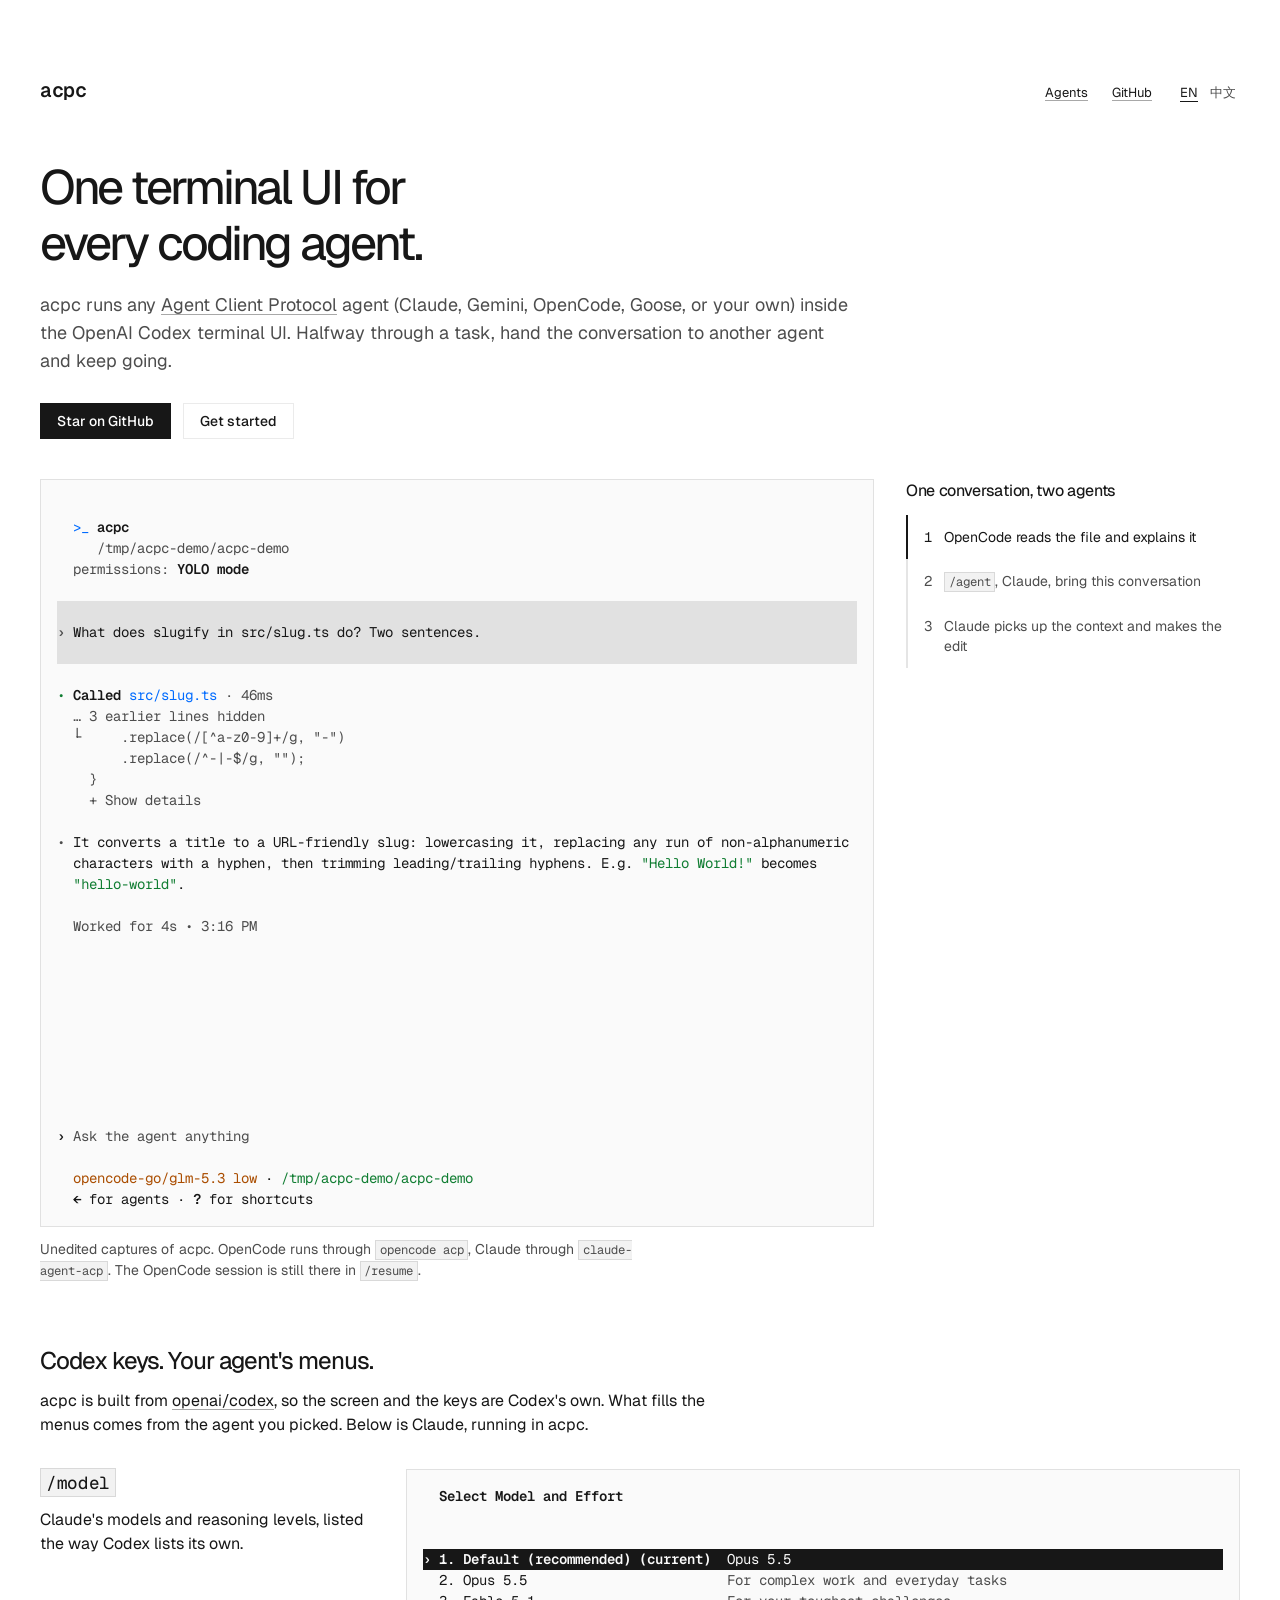
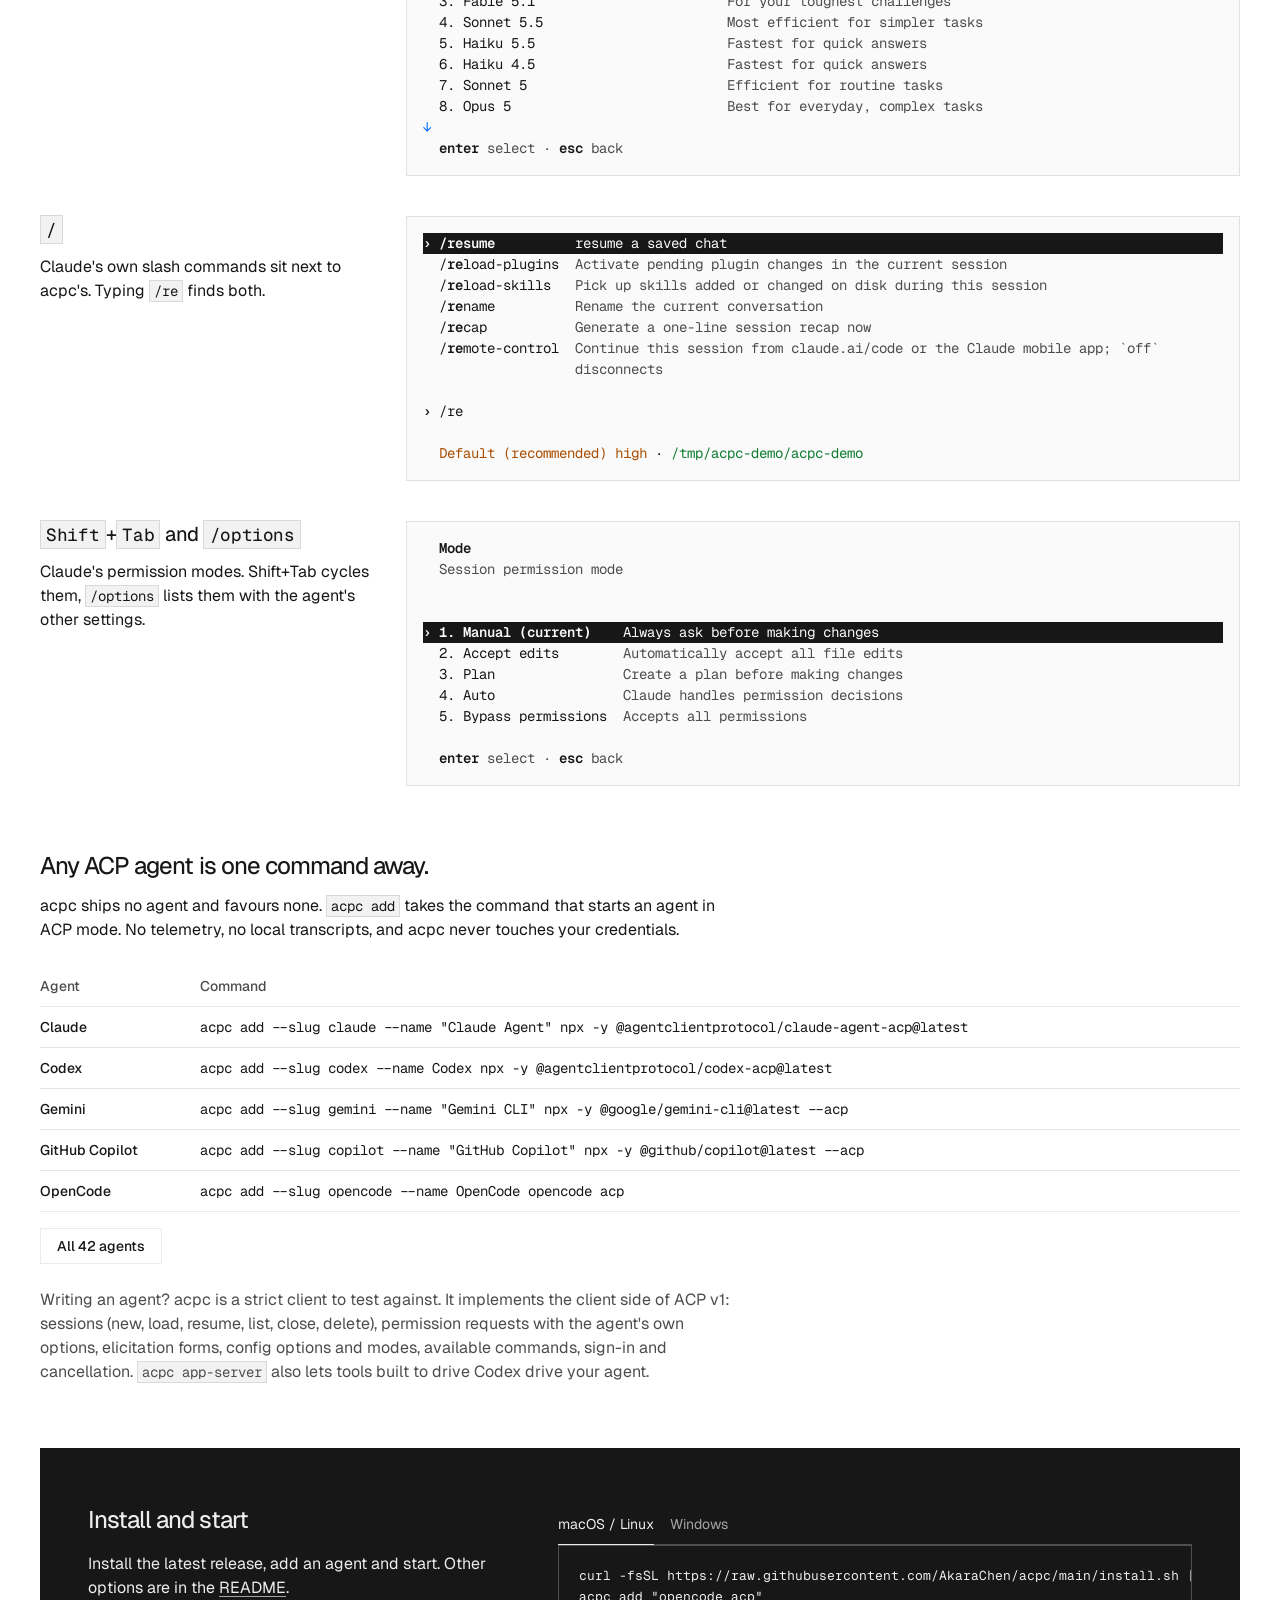
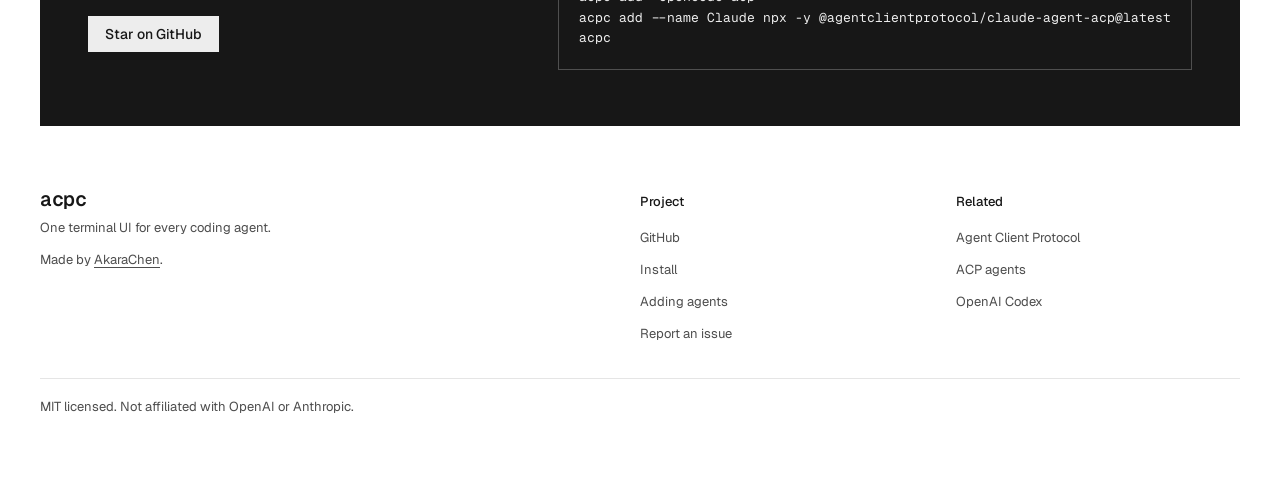
==== commit fa665cde: "site: move the full agent list to agents.html; home shows the top five Co-Authored-By: Claude Opus 5" ====
--- a/site/index.html
+++ b/site/index.html
@@ -28,6 +28,7 @@
     <div class="vbg-masthead">
       <span class="vbg-identity"><a class="vbg-custom-wordmark" href="#main">acpc</a></span>
       <div class="vbg-document-meta vbg-custom-nav">
+        <a href="agents.html">Agents</a>
         <a href="https://github.com/AkaraChen/acpc">GitHub</a>
         <span class="vbg-custom-lang" id="lang" role="group" aria-label="Language">
           <button type="button" data-set-lang="en">EN</button>
@@ -149,74 +150,27 @@
           <span lang="zh-CN">acpc 不自带 agent，也不偏向任何一家。<code>acpc add</code> 接收启动 agent ACP 模式的命令。没有遥测，不存本地记录，也从不碰你的凭证。</span>
         </p>
       </div>
-      <div class="vbg-custom-agent-tools">
-        <label class="vbg-visually-hidden" for="agent-filter"><span lang="en">Filter agents</span><span lang="zh-CN">筛选 agent</span></label>
-        <input id="agent-filter" type="search" autocomplete="off" spellcheck="false" placeholder="Filter agents / 筛选 agent">
-        <span class="vbg-custom-agent-count" id="agent-count"></span>
-      </div>
       <div class="vbg-table-wrap">
-        <table class="vbg-custom-agents">
-          <caption class="vbg-visually-hidden"><span lang="en">Commands to add ACP agents</span><span lang="zh-CN">接入 ACP agent 的命令</span></caption>
+        <table>
+          <caption class="vbg-visually-hidden"><span lang="en">Commands to add popular ACP agents</span><span lang="zh-CN">接入常用 ACP agent 的命令</span></caption>
           <thead>
             <tr>
               <th scope="col">Agent</th>
-              <th scope="col"><span lang="en">Needs</span><span lang="zh-CN">前提</span></th>
               <th scope="col"><span lang="en">Command</span><span lang="zh-CN">命令</span></th>
             </tr>
           </thead>
-          <tbody id="agent-rows"></tbody>
+          <tbody>
+            <tr><th scope="row">Claude</th><td class="vbg-mono">acpc add --slug claude --name &quot;Claude Agent&quot; npx -y @agentclientprotocol/claude-agent-acp@latest</td></tr>
+            <tr><th scope="row">Codex</th><td class="vbg-mono">acpc add --slug codex --name Codex npx -y @agentclientprotocol/codex-acp@latest</td></tr>
+            <tr><th scope="row">Gemini</th><td class="vbg-mono">acpc add --slug gemini --name &quot;Gemini CLI&quot; npx -y @google/gemini-cli@latest --acp</td></tr>
+            <tr><th scope="row">GitHub Copilot</th><td class="vbg-mono">acpc add --slug copilot --name &quot;GitHub Copilot&quot; npx -y @github/copilot@latest --acp</td></tr>
+            <tr><th scope="row">OpenCode</th><td class="vbg-mono">acpc add --slug opencode --name OpenCode opencode acp</td></tr>
+          </tbody>
         </table>
       </div>
-      <p class="vbg-custom-aside">
-        <span lang="en">npx and uvx agents are fetched on first run. The rest must already be installed and on your PATH; follow the agent's link to install it. Your own agent: <code>acpc add ./my-agent</code>.</span>
-        <span lang="zh-CN">npx 和 uvx 的 agent 首次运行时自动下载。其余的需要先安装好并在 PATH 里，点 agent 名字去它的主页安装。你自己的 agent：<code>acpc add ./my-agent</code>。</span>
-      </p>
-<script type="application/json" id="agents-data">
-[
-  {"name": "Agoragentic", "via": "npx", "url": "https://agoragentic.com", "command": "acpc add --slug agoragentic --name Agoragentic npx -y agoragentic-mcp@latest --acp"},
-  {"name": "Amp", "via": "path", "url": "https://github.com/tao12345666333/amp-acp", "command": "acpc add --slug amp --name Amp amp-acp"},
-  {"name": "Auggie CLI", "via": "npx", "url": "https://www.augmentcode.com/", "command": "acpc add --slug auggie --name \"Auggie CLI\" npx -y @augmentcode/auggie@latest --acp"},
-  {"name": "Autohand Code", "via": "path", "url": "https://github.com/autohandai/code-cli/blob/main/docs/guides/ACP.md", "command": "acpc add --slug autohand --name \"Autohand Code\" autohand --acp"},
-  {"name": "Bob", "via": "npx", "url": "https://bob.ibm.com", "command": "acpc add --slug bob --name Bob npx -y @ibm/bob@latest acp"},
-  {"name": "Claude Agent", "via": "npx", "url": "https://github.com/agentclientprotocol/claude-agent-acp", "command": "acpc add --slug claude --name \"Claude Agent\" npx -y @agentclientprotocol/claude-agent-acp@latest"},
-  {"name": "Cline", "via": "npx", "url": "https://cline.bot/cli", "command": "acpc add --slug cline --name Cline npx -y cline@latest --acp"},
-  {"name": "Codebuddy Code", "via": "npx", "url": "https://www.codebuddy.cn/cli/", "command": "acpc add --slug codebuddy-code --name \"Codebuddy Code\" npx -y @tencent-ai/codebuddy-code@latest --acp"},
-  {"name": "Codex", "via": "npx", "url": "https://github.com/agentclientprotocol/codex-acp", "command": "acpc add --slug codex --name Codex npx -y @agentclientprotocol/codex-acp@latest"},
-  {"name": "Cortex Code", "via": "path", "url": "https://docs.snowflake.com/en/user-guide/cortex-code/cortex-code", "command": "acpc add --slug cortex --name \"Cortex Code\" cortex acp serve"},
-  {"name": "Corust Agent", "via": "path", "url": "https://corust.ai/", "command": "acpc add --slug corust --name \"Corust Agent\" corust-agent-acp"},
-  {"name": "crow-cli", "via": "path", "url": "https://crow-ai.dev", "command": "acpc add --slug crow-cli --name crow-cli crow-cli acp"},
-  {"name": "Cursor", "via": "path", "url": "https://cursor.com/docs/cli/acp", "command": "acpc add --slug cursor --name Cursor cursor-agent acp"},
-  {"name": "DeepAgents", "via": "npx", "url": "https://docs.langchain.com/oss/javascript/deepagents/overview", "command": "acpc add --slug deepagents --name DeepAgents npx -y deepagents-acp@latest"},
-  {"name": "Devin", "via": "path", "url": "https://docs.devin.ai/cli", "command": "acpc add --slug devin --name Devin devin acp"},
-  {"name": "DimCode", "via": "npx", "url": "https://dimagent.cn/", "command": "acpc add --slug dimcode --name DimCode npx -y dimcode@latest acp"},
-  {"name": "Dirac", "via": "npx", "url": "https://dirac.run", "command": "acpc add --slug dirac --name Dirac npx -y dirac-cli@latest --acp"},
-  {"name": "Factory Droid", "via": "npx", "url": "https://factory.ai/product/cli", "command": "acpc add --slug droid --name \"Factory Droid\" npx -y droid@latest exec --output-format acp-daemon"},
-  {"name": "fast-agent", "via": "uvx", "url": "https://fast-agent.ai", "command": "acpc add --slug fast-agent --name fast-agent uvx fast-agent-acp -x"},
-  {"name": "Gemini CLI", "via": "npx", "url": "https://geminicli.com", "command": "acpc add --slug gemini --name \"Gemini CLI\" npx -y @google/gemini-cli@latest --acp"},
-  {"name": "GitHub Copilot", "via": "npx", "url": "https://github.com/features/copilot/cli/", "command": "acpc add --slug copilot --name \"GitHub Copilot\" npx -y @github/copilot@latest --acp"},
-  {"name": "GLM Agent", "via": "npx", "url": "https://github.com/stefandevo/glm-acp-agent", "command": "acpc add --slug glm --name \"GLM Agent\" npx -y glm-acp-agent@latest"},
-  {"name": "goose", "via": "path", "url": "https://block.github.io/goose/", "command": "acpc add --slug goose --name goose goose acp"},
-  {"name": "Grok Build", "via": "npx", "url": "https://x.ai/cli", "command": "acpc add --slug grok-build --name \"Grok Build\" npx -y @xai-official/grok@latest agent stdio"},
-  {"name": "Harn", "via": "path", "url": "https://harnlang.com", "command": "acpc add --slug harn --name Harn harn serve acp"},
-  {"name": "Junie", "via": "path", "url": "https://junie.jetbrains.com", "command": "acpc add --slug junie --name Junie junie --acp=true"},
-  {"name": "Kilo", "via": "npx", "url": "https://kilo.ai/", "command": "acpc add --slug kilo --name Kilo npx -y @kilocode/cli@latest acp"},
-  {"name": "Kimchi", "via": "path", "url": "https://kimchi.dev", "command": "acpc add --slug kimchi --name Kimchi kimchi --mode acp"},
-  {"name": "Kimi CLI (Legacy)", "via": "path", "url": "https://moonshotai.github.io/kimi-cli/", "command": "acpc add --slug kimi --name \"Kimi CLI (Legacy)\" kimi acp"},
-  {"name": "Kimi Code", "via": "npx", "url": "https://moonshotai.github.io/kimi-code/", "command": "acpc add --slug kimi-code --name \"Kimi Code\" npx -y @moonshot-ai/kimi-code@latest acp"},
-  {"name": "Kiro CLI", "via": "path", "url": "https://kiro.dev/docs/cli/acp/", "command": "acpc add --slug kiro --name \"Kiro CLI\" kiro-cli acp --agent-engine=v3"},
-  {"name": "MiniMax Code", "via": "npx", "url": "https://agent.minimax.io", "command": "acpc add --slug minimax-code --name \"MiniMax Code\" npx -y @minimax-ai/code@latest acp"},
-  {"name": "Minion Code", "via": "uvx", "url": "https://github.com/femto/minion-code", "command": "acpc add --slug minion-code --name \"Minion Code\" uvx minion-code acp"},
-  {"name": "Mistral Vibe", "via": "path", "url": "https://mistral.ai/products/vibe", "command": "acpc add --slug vibe --name \"Mistral Vibe\" vibe-acp"},
-  {"name": "Nova", "via": "npx", "url": "https://www.compassap.ai/portfolio/nova.html", "command": "acpc add --slug nova --name Nova npx -y @compass-ai/nova@latest acp"},
-  {"name": "OpenCode", "via": "path", "url": "https://opencode.ai", "command": "acpc add --slug opencode --name OpenCode opencode acp"},
-  {"name": "pi ACP", "via": "npx", "url": "https://github.com/svkozak/pi-acp", "command": "acpc add --slug pi-acp --name \"pi ACP\" npx -y pi-acp@latest"},
-  {"name": "Poolside", "via": "path", "url": "https://poolside.ai", "command": "acpc add --slug poolside --name Poolside pool acp"},
-  {"name": "Qoder CLI", "via": "npx", "url": "https://qoder.com", "command": "acpc add --slug qoder --name \"Qoder CLI\" npx -y @qoder-ai/qodercli@latest --acp"},
-  {"name": "Qwen Code", "via": "npx", "url": "https://qwenlm.github.io/qwen-code-docs/en/users/overview", "command": "acpc add --slug qwen --name \"Qwen Code\" npx -y @qwen-code/qwen-code@latest --acp --experimental-skills"},
-  {"name": "Stakpak", "via": "path", "url": "https://stakpak.dev", "command": "acpc add --slug stakpak --name Stakpak stakpak acp"},
-  {"name": "VT Code", "via": "path", "url": "https://github.com/vinhnx/VTCode/blob/main/docs/guides/zed-acp.md", "command": "acpc add --slug vtcode --name \"VT Code\" vtcode acp"}
-]
-</script>
+      <div class="vbg-cluster vbg-custom-more">
+        <a class="vbg-button" href="agents.html"><span lang="en">All 42 agents</span><span lang="zh-CN">全部 42 个 agent</span></a>
+      </div>
       <p class="vbg-custom-aside">
         <span lang="en">Writing an agent? acpc is a strict client to test against. It implements the client side of ACP v1: sessions (new, load, resume, list, close, delete), permission requests with the agent's own options, elicitation forms, config options and modes, available commands, sign-in and cancellation. <code>acpc app-server</code> also lets tools built to drive Codex drive your agent.</span>
         <span lang="zh-CN">在写 agent？acpc 是一个严格的客户端，可以拿来测试。它实现了 ACP v1 的客户端部分：会话（new、load、resume、list、close、delete）、带 agent 自定义选项的权限请求、elicitation 表单、配置项和模式、可用命令、登录和取消。<code>acpc app-server</code> 还能让原本驱动 Codex 的工具来驱动你的 agent。</span>
@@ -333,44 +287,6 @@
     }
     tablist(".vbg-custom-steps", 0);
 
-    var agents = JSON.parse(document.getElementById("agents-data").textContent);
-    var rows = document.getElementById("agent-rows");
-    var filter = document.getElementById("agent-filter");
-    var count = document.getElementById("agent-count");
-    var needs = {
-      npx: '<a href="https://nodejs.org">Node.js</a>',
-      uvx: '<a href="https://docs.astral.sh/uv/">uv</a>',
-      path: '<span lang="en">Installed</span><span lang="zh-CN">已安装</span>'
-    };
-    function esc(t) {
-      return t.replace(/[&<>"]/g, function (c) { return { "&": "&amp;", "<": "&lt;", ">": "&gt;", '"': "&quot;" }[c]; });
-    }
-    rows.innerHTML = agents.map(function (a) {
-      return '<tr><th scope="row"><a href="' + esc(a.url) + '">' + esc(a.name) + '</a></th>' +
-        '<td>' + needs[a.via] + '</td>' +
-        '<td class="vbg-custom-cmd"><code>' + esc(a.command) + '</code>' +
-        '<button type="button" data-copy="' + esc(a.command) + '"><span lang="en">Copy</span><span lang="zh-CN">复制</span></button></td></tr>';
-    }).join("");
-    function apply() {
-      var q = filter.value.trim().toLowerCase(), shown = 0;
-      Array.prototype.forEach.call(rows.rows, function (r, i) {
-        var hit = !q || (agents[i].name + " " + agents[i].command).toLowerCase().indexOf(q) >= 0;
-        r.hidden = !hit;
-        if (hit) shown++;
-      });
-      count.textContent = shown + " / " + agents.length;
-    }
-    filter.addEventListener("input", apply);
-    apply();
-    rows.addEventListener("click", function (e) {
-      var b = e.target.closest("[data-copy]");
-      if (!b) return;
-      navigator.clipboard.writeText(b.dataset.copy).then(function () {
-        b.classList.add("is-copied");
-        setTimeout(function () { b.classList.remove("is-copied"); }, 1200);
-      });
-    });
-
     var platform = (navigator.userAgentData && navigator.userAgentData.platform) || navigator.platform || navigator.userAgent;
     tablist("#install-os", /win/i.test(platform) ? 1 : 0);
   })();
--- a/site/assets/site.css
+++ b/site/assets/site.css
@@ -505,3 +505,7 @@
   color: var(--vbg-text-primary);
   border-color: var(--vbg-text-primary);
 }
+
+.vbg-custom-more {
+  margin-top: var(--vbg-space-4);
+}
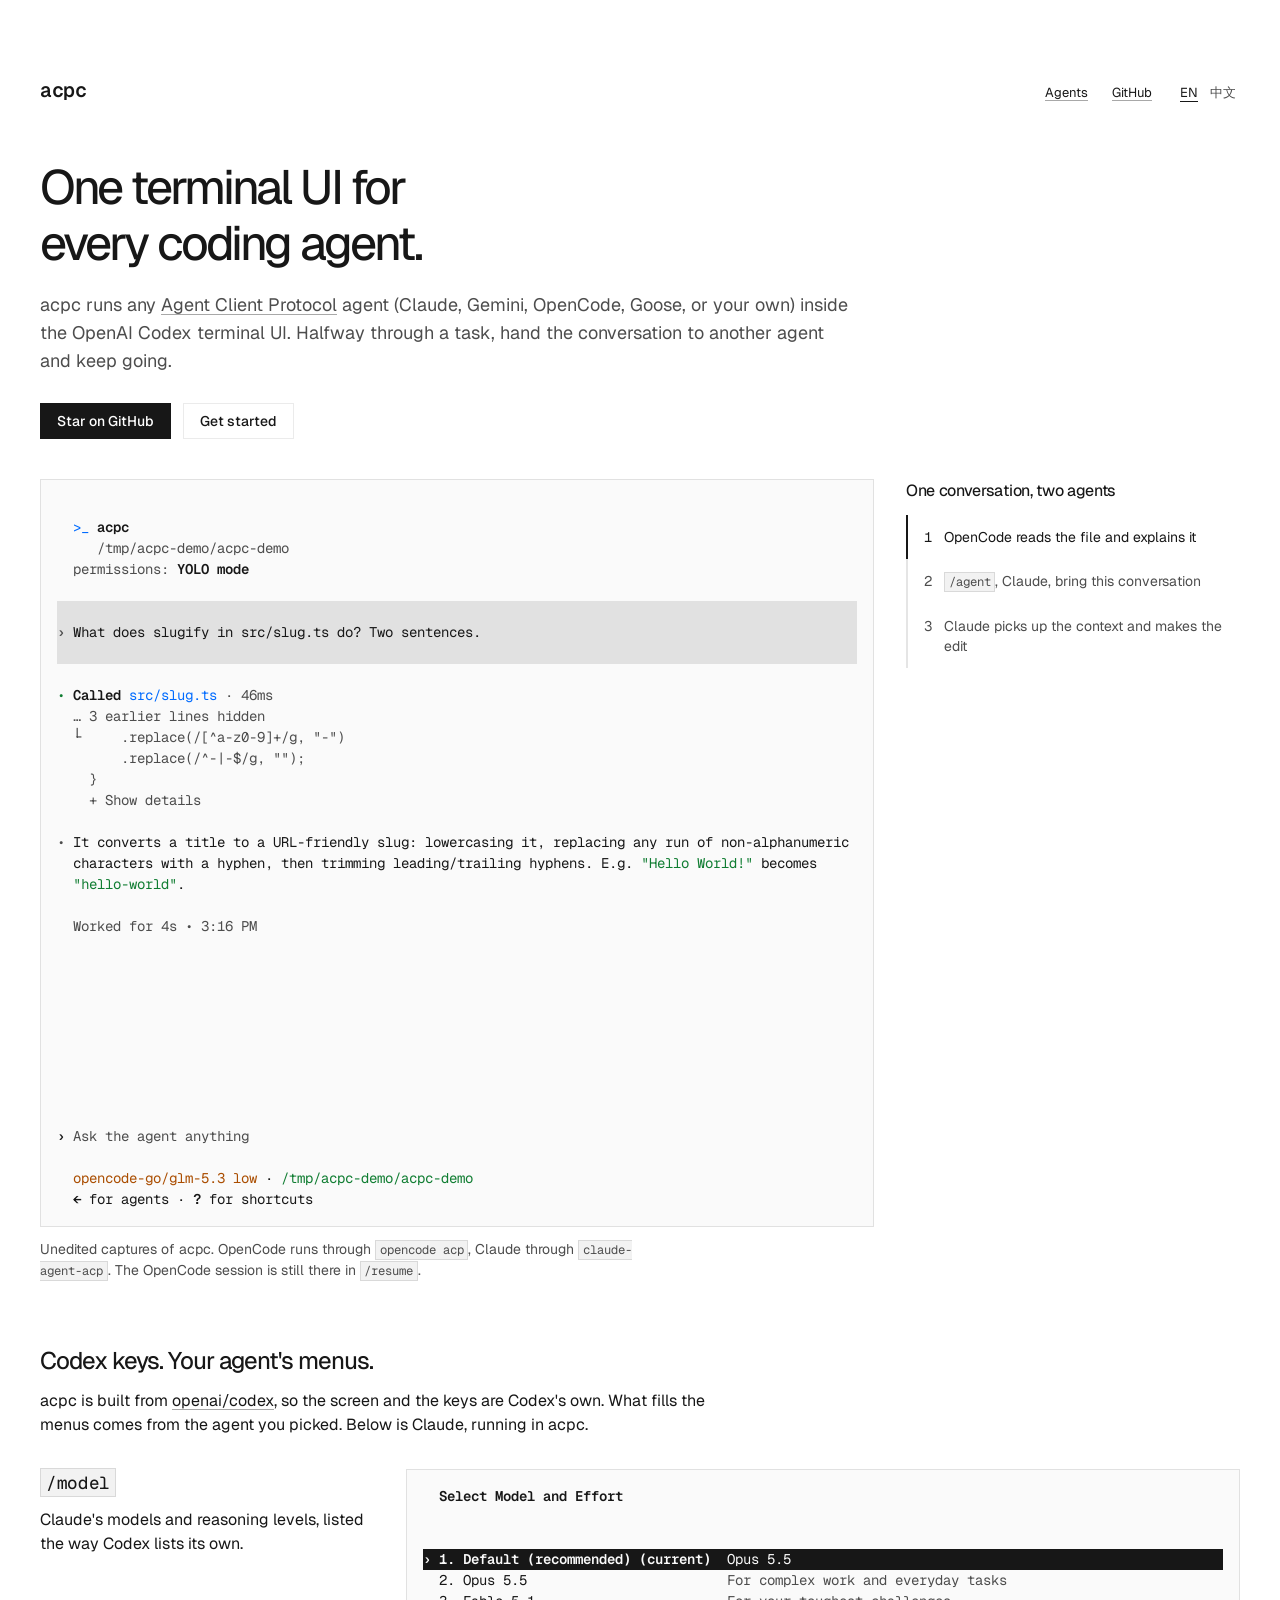
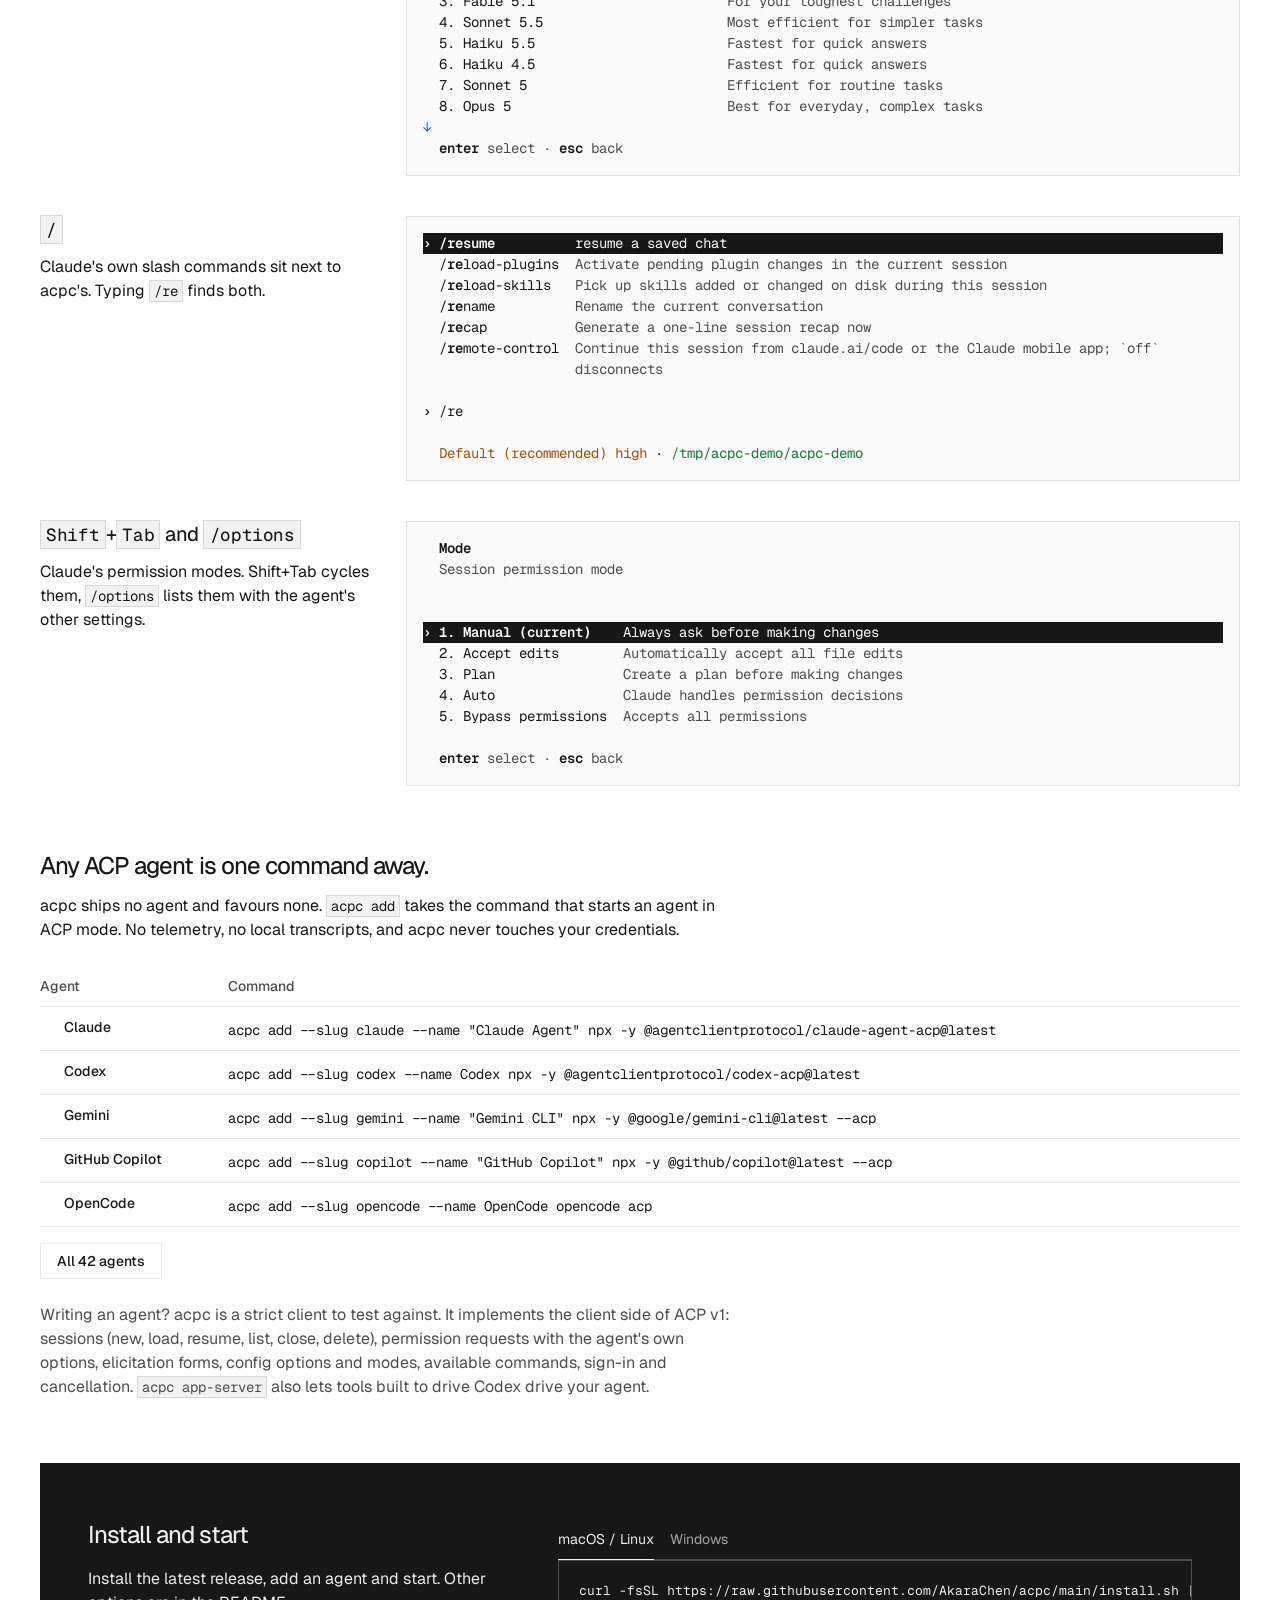
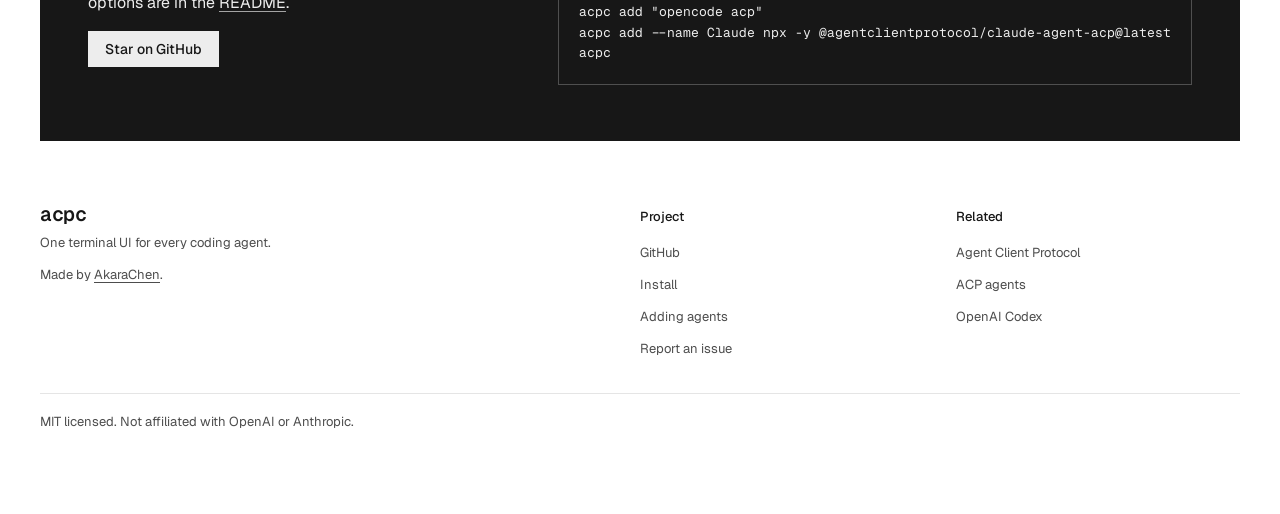
==== commit b060936a: "site: icons for the top five agents on the home page Co-Authored-By: Claude Opus 5.5 <noreply@anthro" ====
--- a/site/index.html
+++ b/site/index.html
@@ -160,11 +160,11 @@
             </tr>
           </thead>
           <tbody>
-            <tr><th scope="row">Claude</th><td class="vbg-mono">acpc add --slug claude --name &quot;Claude Agent&quot; npx -y @agentclientprotocol/claude-agent-acp@latest</td></tr>
-            <tr><th scope="row">Codex</th><td class="vbg-mono">acpc add --slug codex --name Codex npx -y @agentclientprotocol/codex-acp@latest</td></tr>
-            <tr><th scope="row">Gemini</th><td class="vbg-mono">acpc add --slug gemini --name &quot;Gemini CLI&quot; npx -y @google/gemini-cli@latest --acp</td></tr>
-            <tr><th scope="row">GitHub Copilot</th><td class="vbg-mono">acpc add --slug copilot --name &quot;GitHub Copilot&quot; npx -y @github/copilot@latest --acp</td></tr>
-            <tr><th scope="row">OpenCode</th><td class="vbg-mono">acpc add --slug opencode --name OpenCode opencode acp</td></tr>
+            <tr><th scope="row"><span class="vbg-custom-agent"><span class="vbg-custom-icon" style="--icon:url(assets/icons/claude.svg)"></span>Claude</span></th><td class="vbg-mono">acpc add --slug claude --name &quot;Claude Agent&quot; npx -y @agentclientprotocol/claude-agent-acp@latest</td></tr>
+            <tr><th scope="row"><span class="vbg-custom-agent"><span class="vbg-custom-icon" style="--icon:url(assets/icons/codex.svg)"></span>Codex</span></th><td class="vbg-mono">acpc add --slug codex --name Codex npx -y @agentclientprotocol/codex-acp@latest</td></tr>
+            <tr><th scope="row"><span class="vbg-custom-agent"><span class="vbg-custom-icon" style="--icon:url(assets/icons/gemini.svg)"></span>Gemini</span></th><td class="vbg-mono">acpc add --slug gemini --name &quot;Gemini CLI&quot; npx -y @google/gemini-cli@latest --acp</td></tr>
+            <tr><th scope="row"><span class="vbg-custom-agent"><span class="vbg-custom-icon" style="--icon:url(assets/icons/copilot.svg)"></span>GitHub Copilot</span></th><td class="vbg-mono">acpc add --slug copilot --name &quot;GitHub Copilot&quot; npx -y @github/copilot@latest --acp</td></tr>
+            <tr><th scope="row"><span class="vbg-custom-agent"><span class="vbg-custom-icon" style="--icon:url(assets/icons/opencode.svg)"></span>OpenCode</span></th><td class="vbg-mono">acpc add --slug opencode --name OpenCode opencode acp</td></tr>
           </tbody>
         </table>
       </div>
--- a/site/assets/site.css
+++ b/site/assets/site.css
@@ -509,3 +509,19 @@
 .vbg-custom-more {
   margin-top: var(--vbg-space-4);
 }
+
+/* Icons are single-colour SVGs (currentColor), so draw them as masks to follow the text colour. */
+.vbg-custom-agent {
+  display: inline-flex;
+  align-items: center;
+  gap: var(--vbg-space-2);
+}
+
+.vbg-custom-icon {
+  flex: none;
+  width: 16px;
+  height: 16px;
+  background: currentColor;
+  -webkit-mask: var(--icon) center / contain no-repeat;
+  mask: var(--icon) center / contain no-repeat;
+}
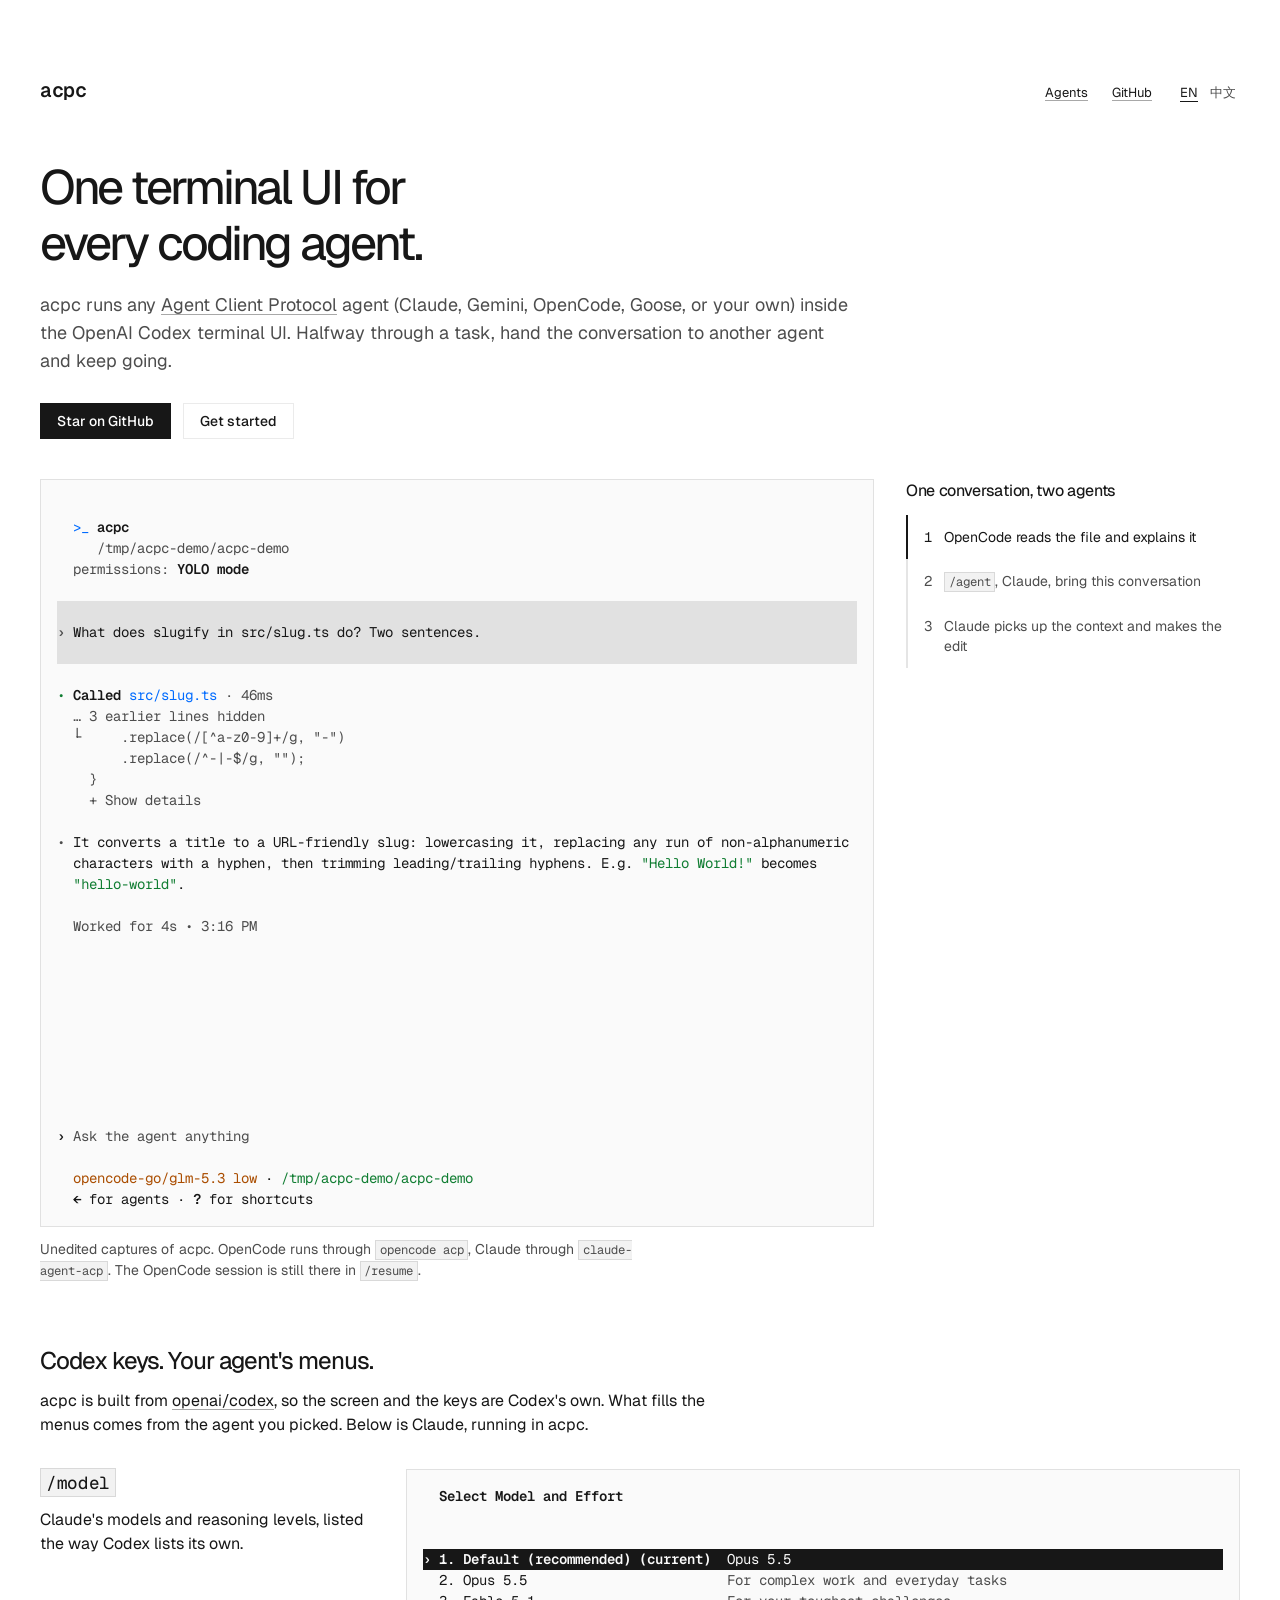
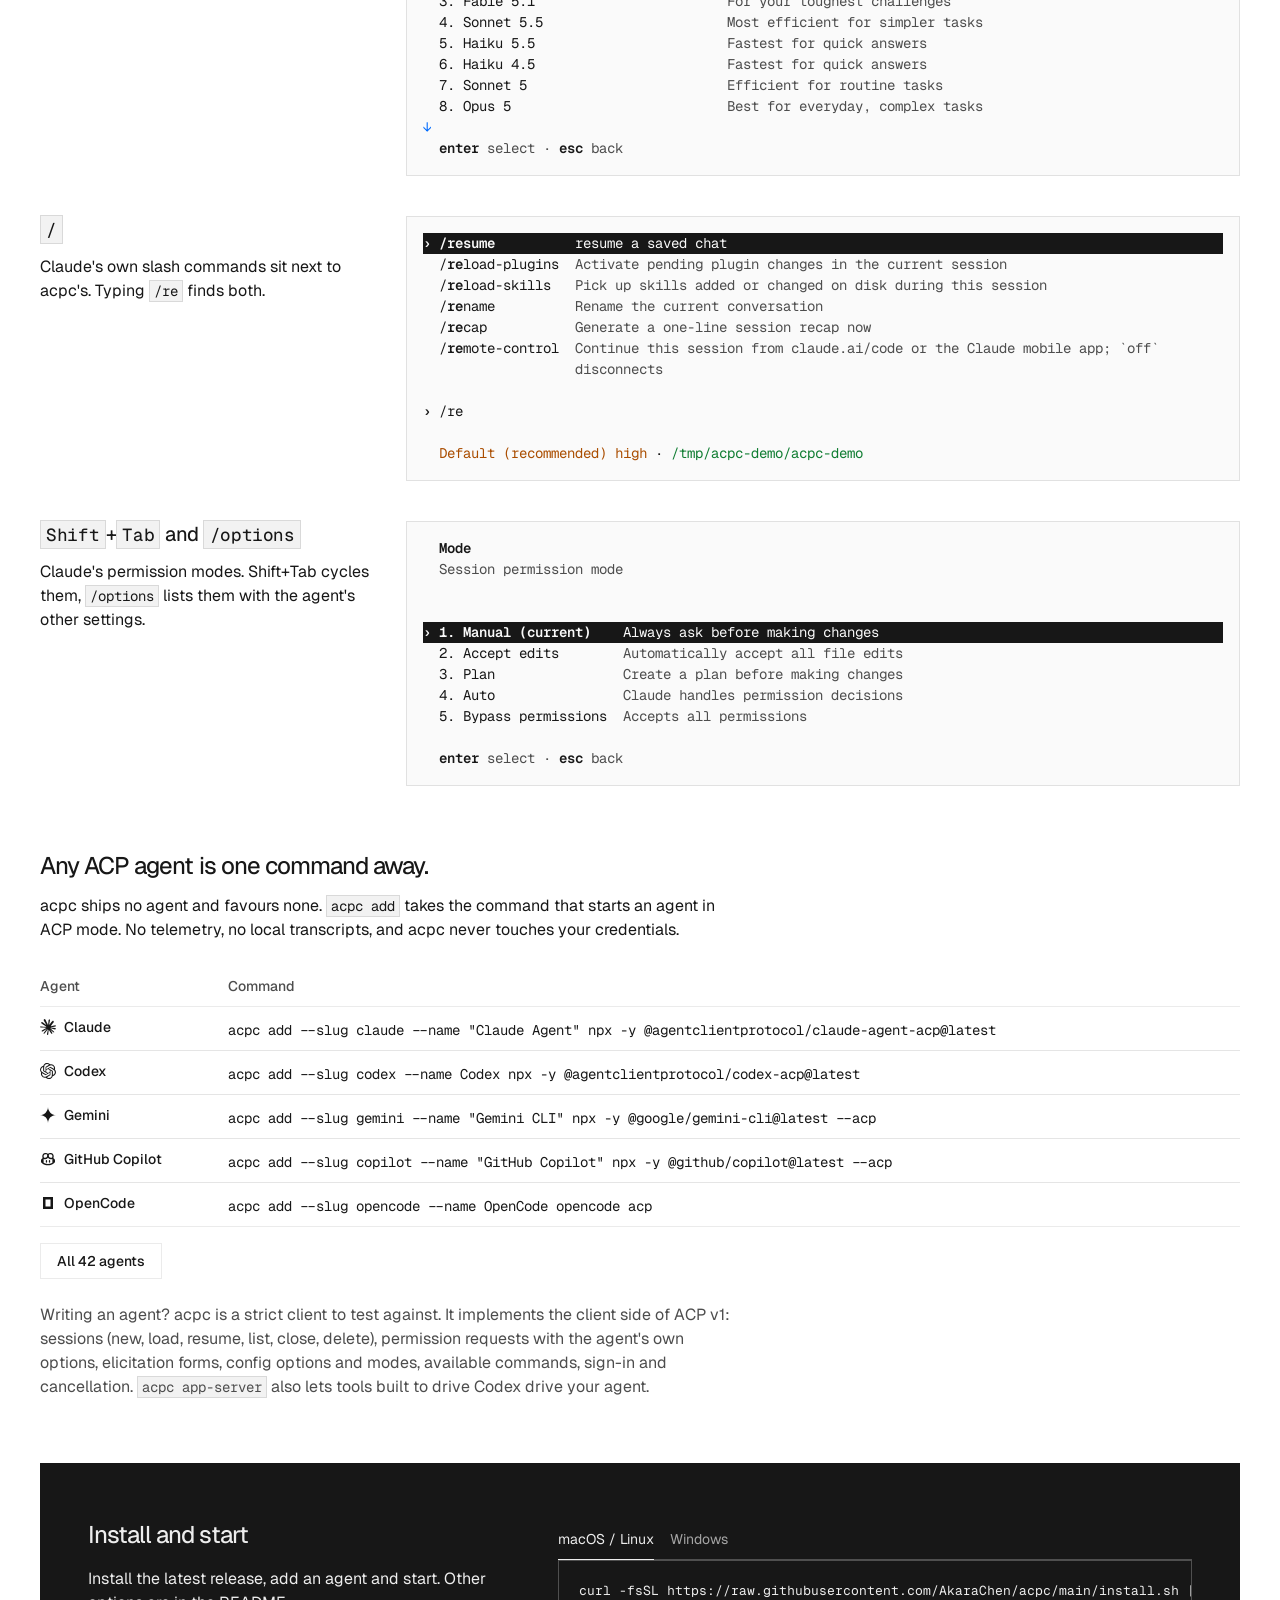
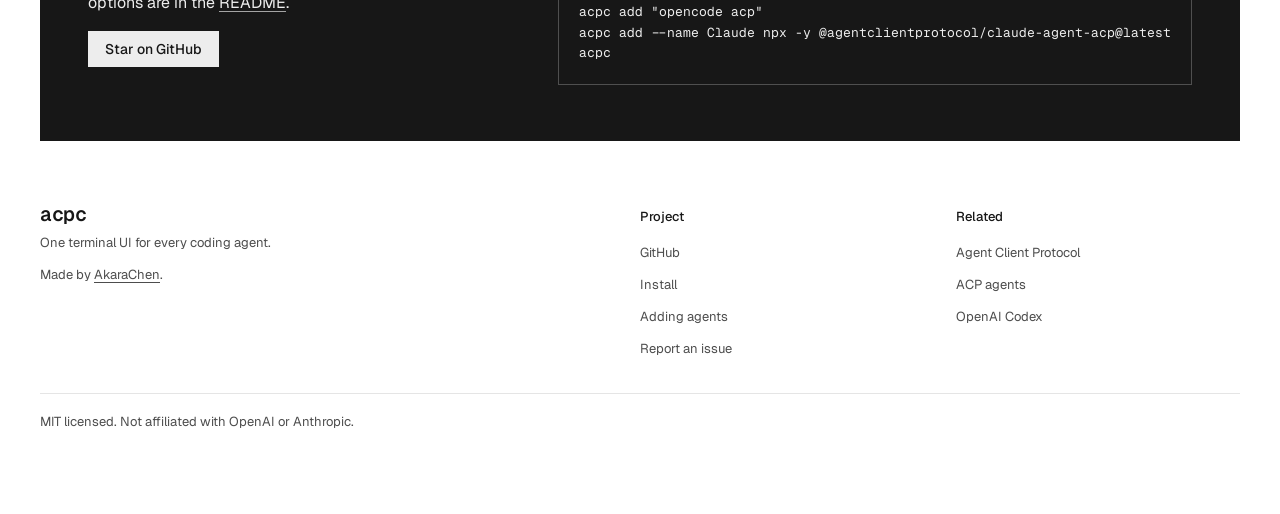
==== commit 9528c223: "site: fix agent icons resolving against site.css A url() passed through a custom property resolves a" ====
--- a/site/index.html
+++ b/site/index.html
@@ -160,11 +160,11 @@
             </tr>
           </thead>
           <tbody>
-            <tr><th scope="row"><span class="vbg-custom-agent"><span class="vbg-custom-icon" style="--icon:url(assets/icons/claude.svg)"></span>Claude</span></th><td class="vbg-mono">acpc add --slug claude --name &quot;Claude Agent&quot; npx -y @agentclientprotocol/claude-agent-acp@latest</td></tr>
-            <tr><th scope="row"><span class="vbg-custom-agent"><span class="vbg-custom-icon" style="--icon:url(assets/icons/codex.svg)"></span>Codex</span></th><td class="vbg-mono">acpc add --slug codex --name Codex npx -y @agentclientprotocol/codex-acp@latest</td></tr>
-            <tr><th scope="row"><span class="vbg-custom-agent"><span class="vbg-custom-icon" style="--icon:url(assets/icons/gemini.svg)"></span>Gemini</span></th><td class="vbg-mono">acpc add --slug gemini --name &quot;Gemini CLI&quot; npx -y @google/gemini-cli@latest --acp</td></tr>
-            <tr><th scope="row"><span class="vbg-custom-agent"><span class="vbg-custom-icon" style="--icon:url(assets/icons/copilot.svg)"></span>GitHub Copilot</span></th><td class="vbg-mono">acpc add --slug copilot --name &quot;GitHub Copilot&quot; npx -y @github/copilot@latest --acp</td></tr>
-            <tr><th scope="row"><span class="vbg-custom-agent"><span class="vbg-custom-icon" style="--icon:url(assets/icons/opencode.svg)"></span>OpenCode</span></th><td class="vbg-mono">acpc add --slug opencode --name OpenCode opencode acp</td></tr>
+            <tr><th scope="row"><span class="vbg-custom-agent"><span class="vbg-custom-icon" style="-webkit-mask-image:url(assets/icons/claude.svg);mask-image:url(assets/icons/claude.svg)"></span>Claude</span></th><td class="vbg-mono">acpc add --slug claude --name &quot;Claude Agent&quot; npx -y @agentclientprotocol/claude-agent-acp@latest</td></tr>
+            <tr><th scope="row"><span class="vbg-custom-agent"><span class="vbg-custom-icon" style="-webkit-mask-image:url(assets/icons/codex.svg);mask-image:url(assets/icons/codex.svg)"></span>Codex</span></th><td class="vbg-mono">acpc add --slug codex --name Codex npx -y @agentclientprotocol/codex-acp@latest</td></tr>
+            <tr><th scope="row"><span class="vbg-custom-agent"><span class="vbg-custom-icon" style="-webkit-mask-image:url(assets/icons/gemini.svg);mask-image:url(assets/icons/gemini.svg)"></span>Gemini</span></th><td class="vbg-mono">acpc add --slug gemini --name &quot;Gemini CLI&quot; npx -y @google/gemini-cli@latest --acp</td></tr>
+            <tr><th scope="row"><span class="vbg-custom-agent"><span class="vbg-custom-icon" style="-webkit-mask-image:url(assets/icons/copilot.svg);mask-image:url(assets/icons/copilot.svg)"></span>GitHub Copilot</span></th><td class="vbg-mono">acpc add --slug copilot --name &quot;GitHub Copilot&quot; npx -y @github/copilot@latest --acp</td></tr>
+            <tr><th scope="row"><span class="vbg-custom-agent"><span class="vbg-custom-icon" style="-webkit-mask-image:url(assets/icons/opencode.svg);mask-image:url(assets/icons/opencode.svg)"></span>OpenCode</span></th><td class="vbg-mono">acpc add --slug opencode --name OpenCode opencode acp</td></tr>
           </tbody>
         </table>
       </div>
--- a/site/assets/site.css
+++ b/site/assets/site.css
@@ -510,7 +510,8 @@
   margin-top: var(--vbg-space-4);
 }
 
-/* Icons are single-colour SVGs (currentColor), so draw them as masks to follow the text colour. */
+/* Icons are single-colour SVGs (currentColor), so draw them as masks to follow the text colour.
+   The mask image is set inline: a url() passed through a custom property resolves against this file. */
 .vbg-custom-agent {
   display: inline-flex;
   align-items: center;
@@ -522,6 +523,10 @@
   width: 16px;
   height: 16px;
   background: currentColor;
-  -webkit-mask: var(--icon) center / contain no-repeat;
-  mask: var(--icon) center / contain no-repeat;
-}
+  -webkit-mask-position: center;
+  mask-position: center;
+  -webkit-mask-size: contain;
+  mask-size: contain;
+  -webkit-mask-repeat: no-repeat;
+  mask-repeat: no-repeat;
+}
